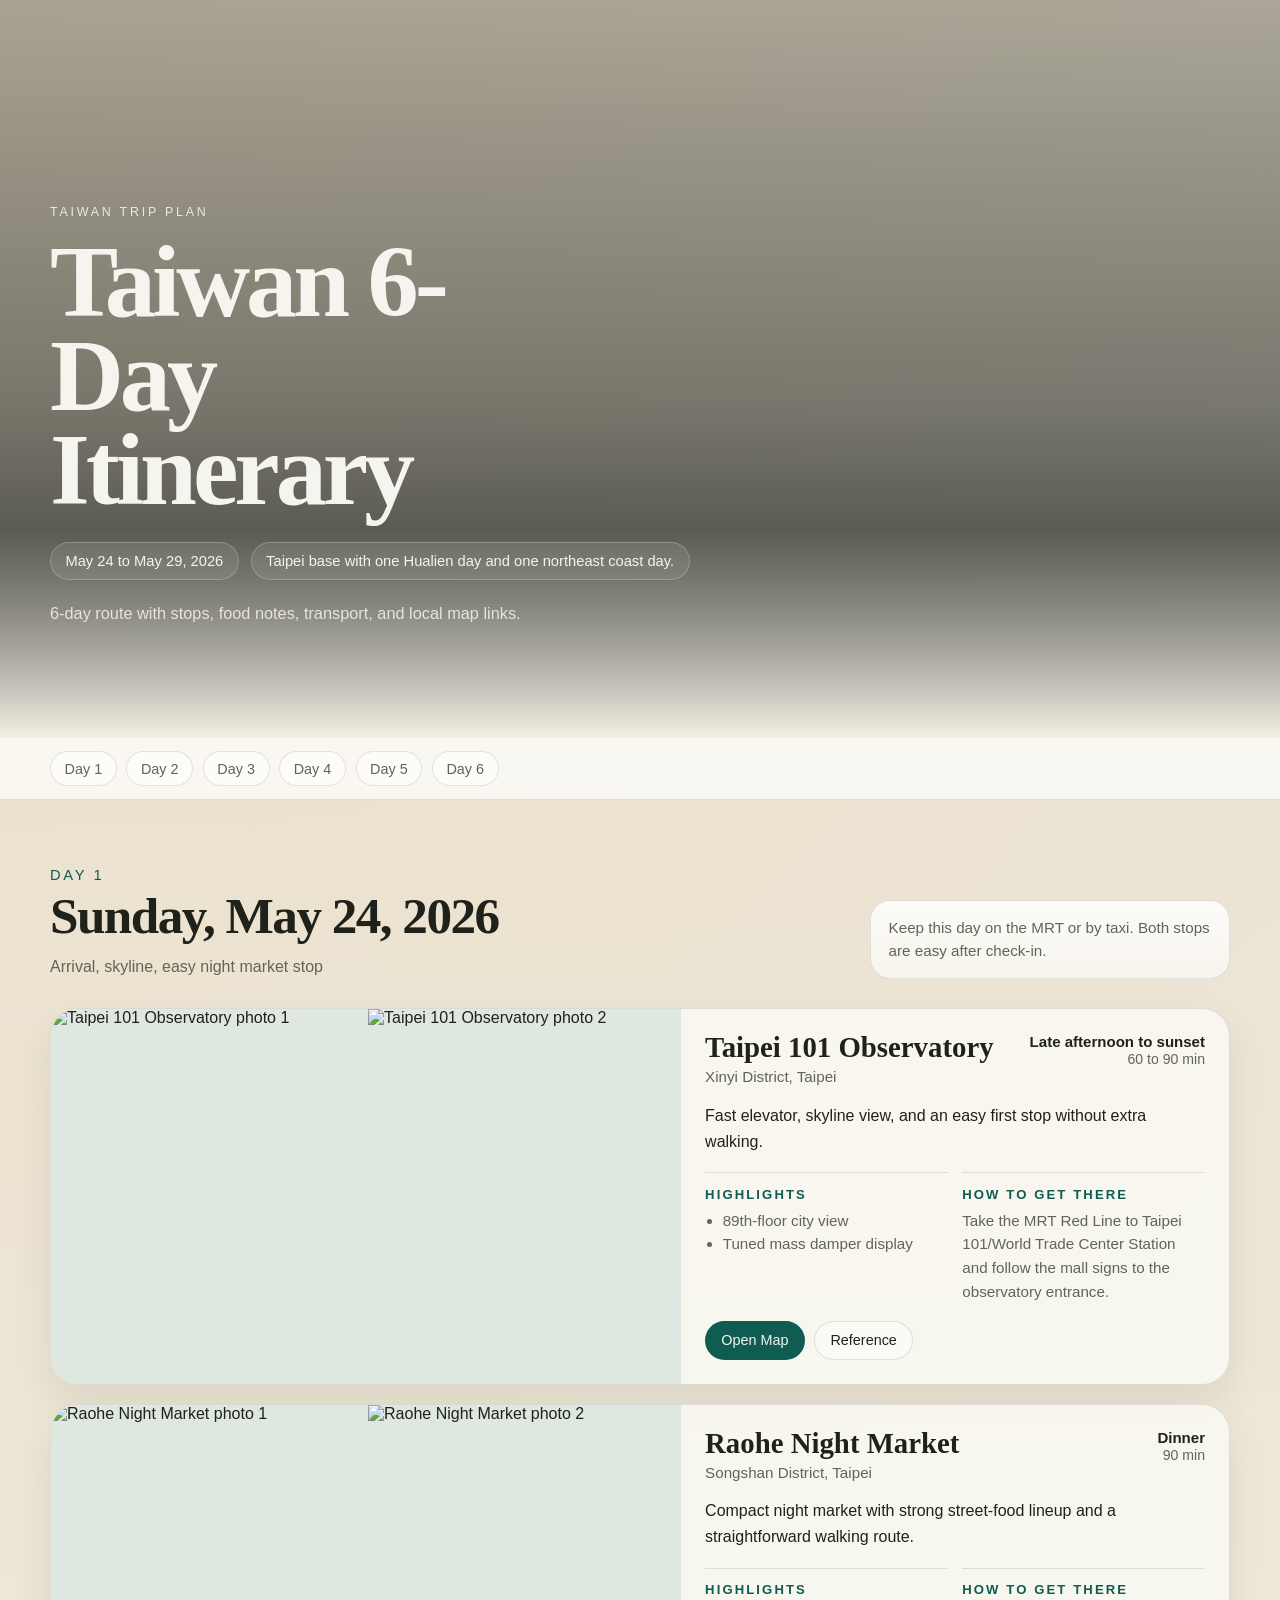
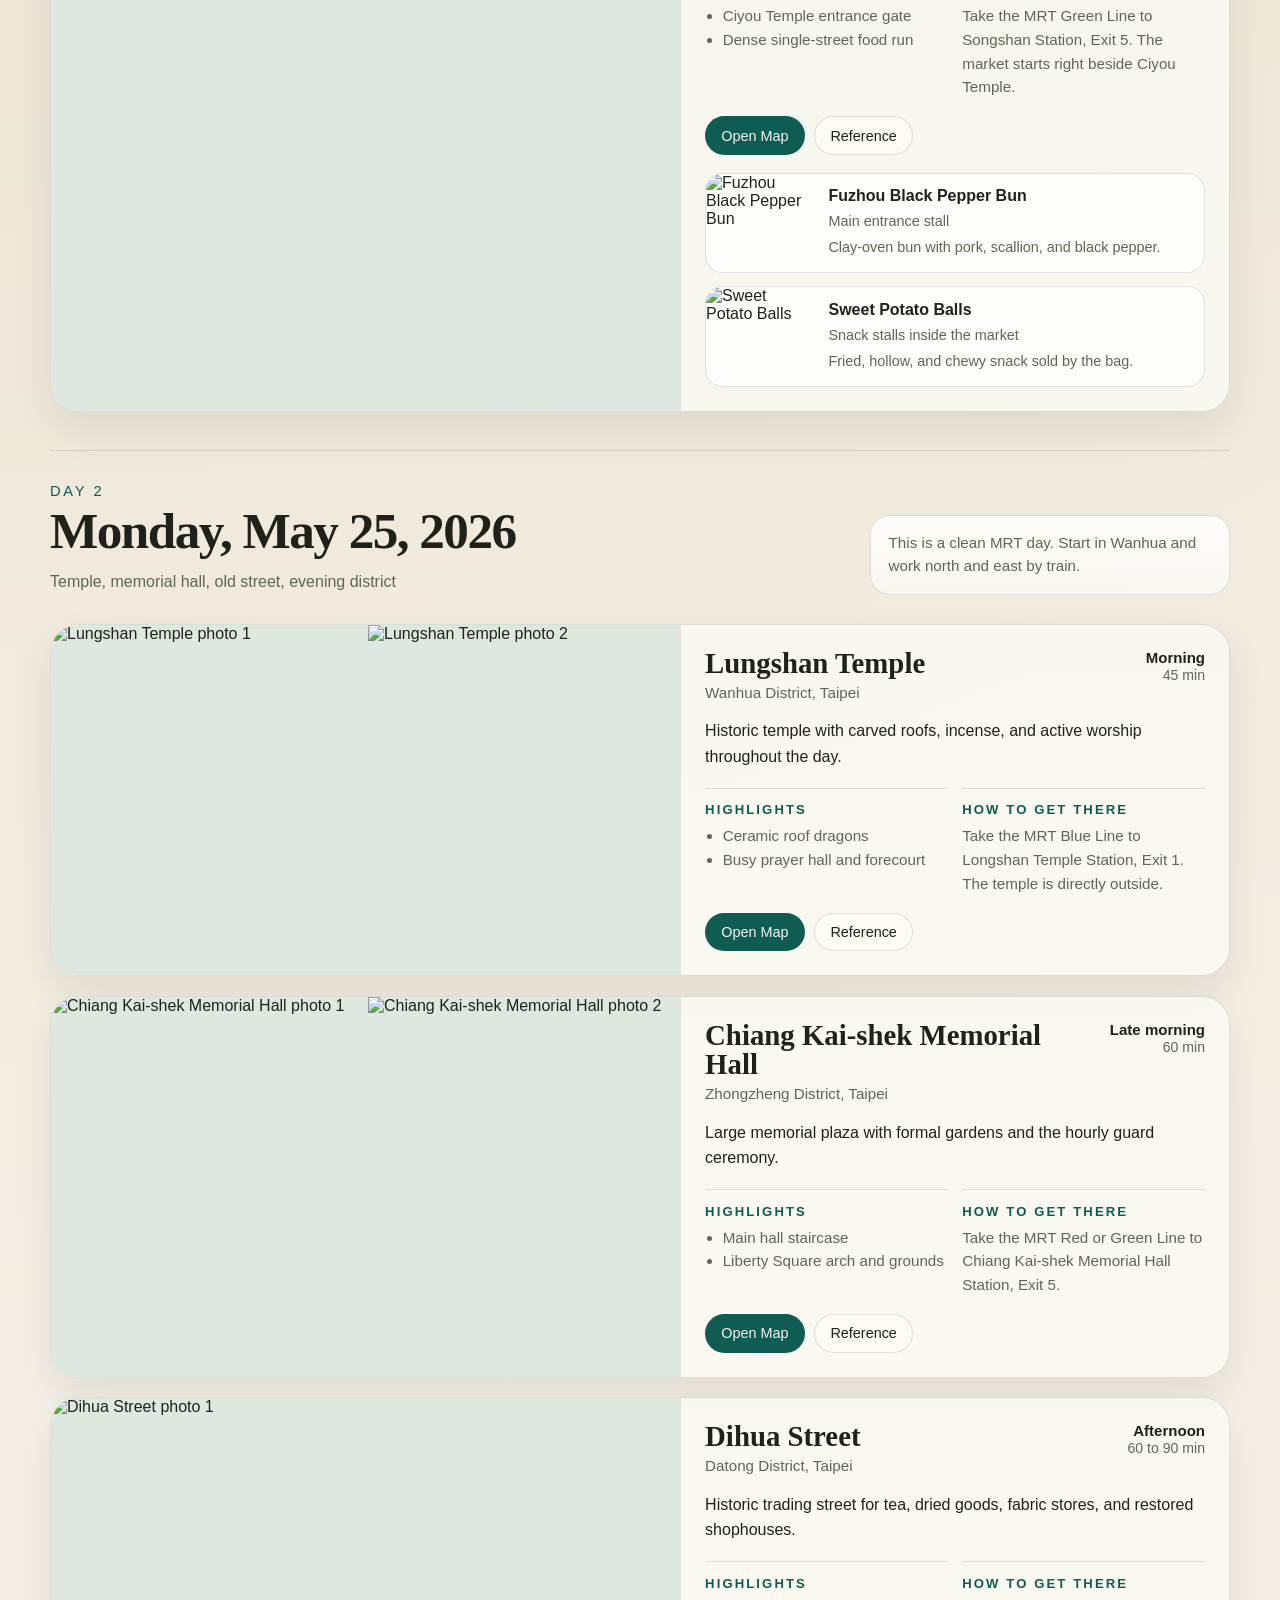
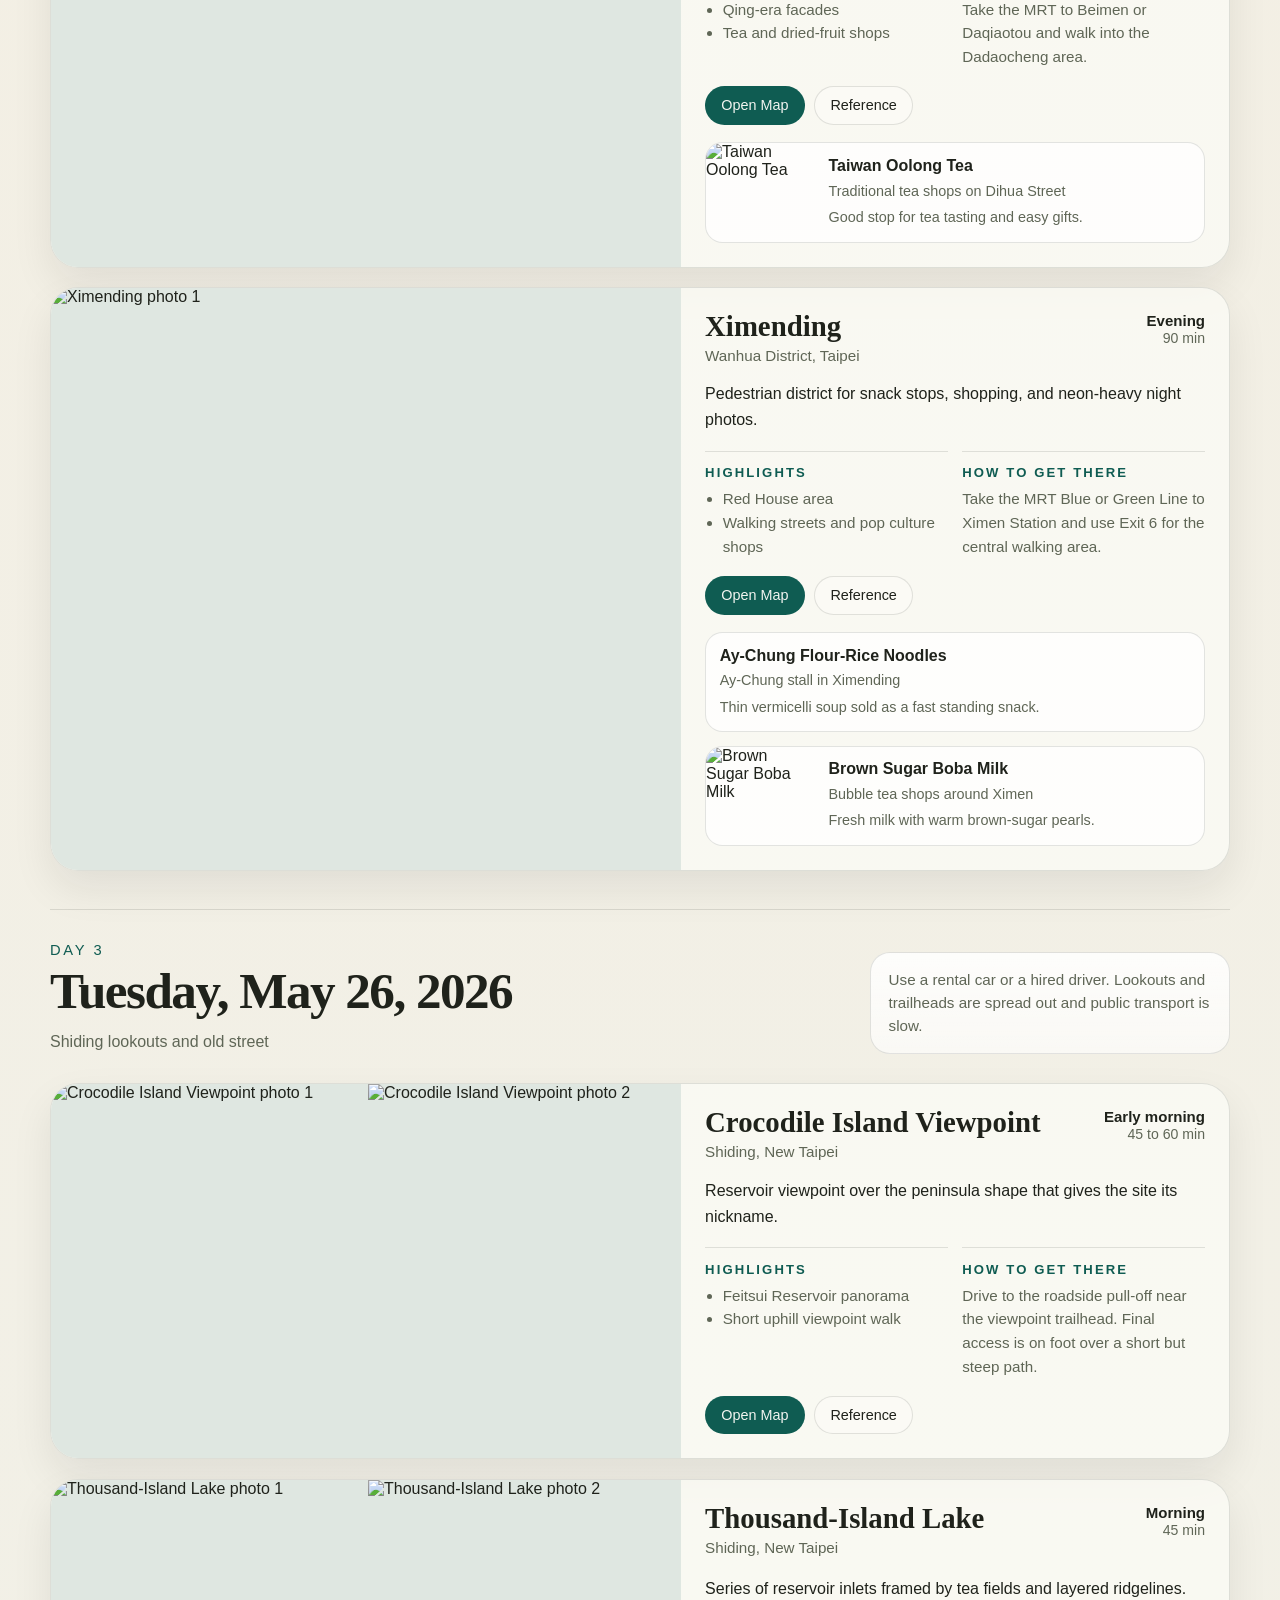
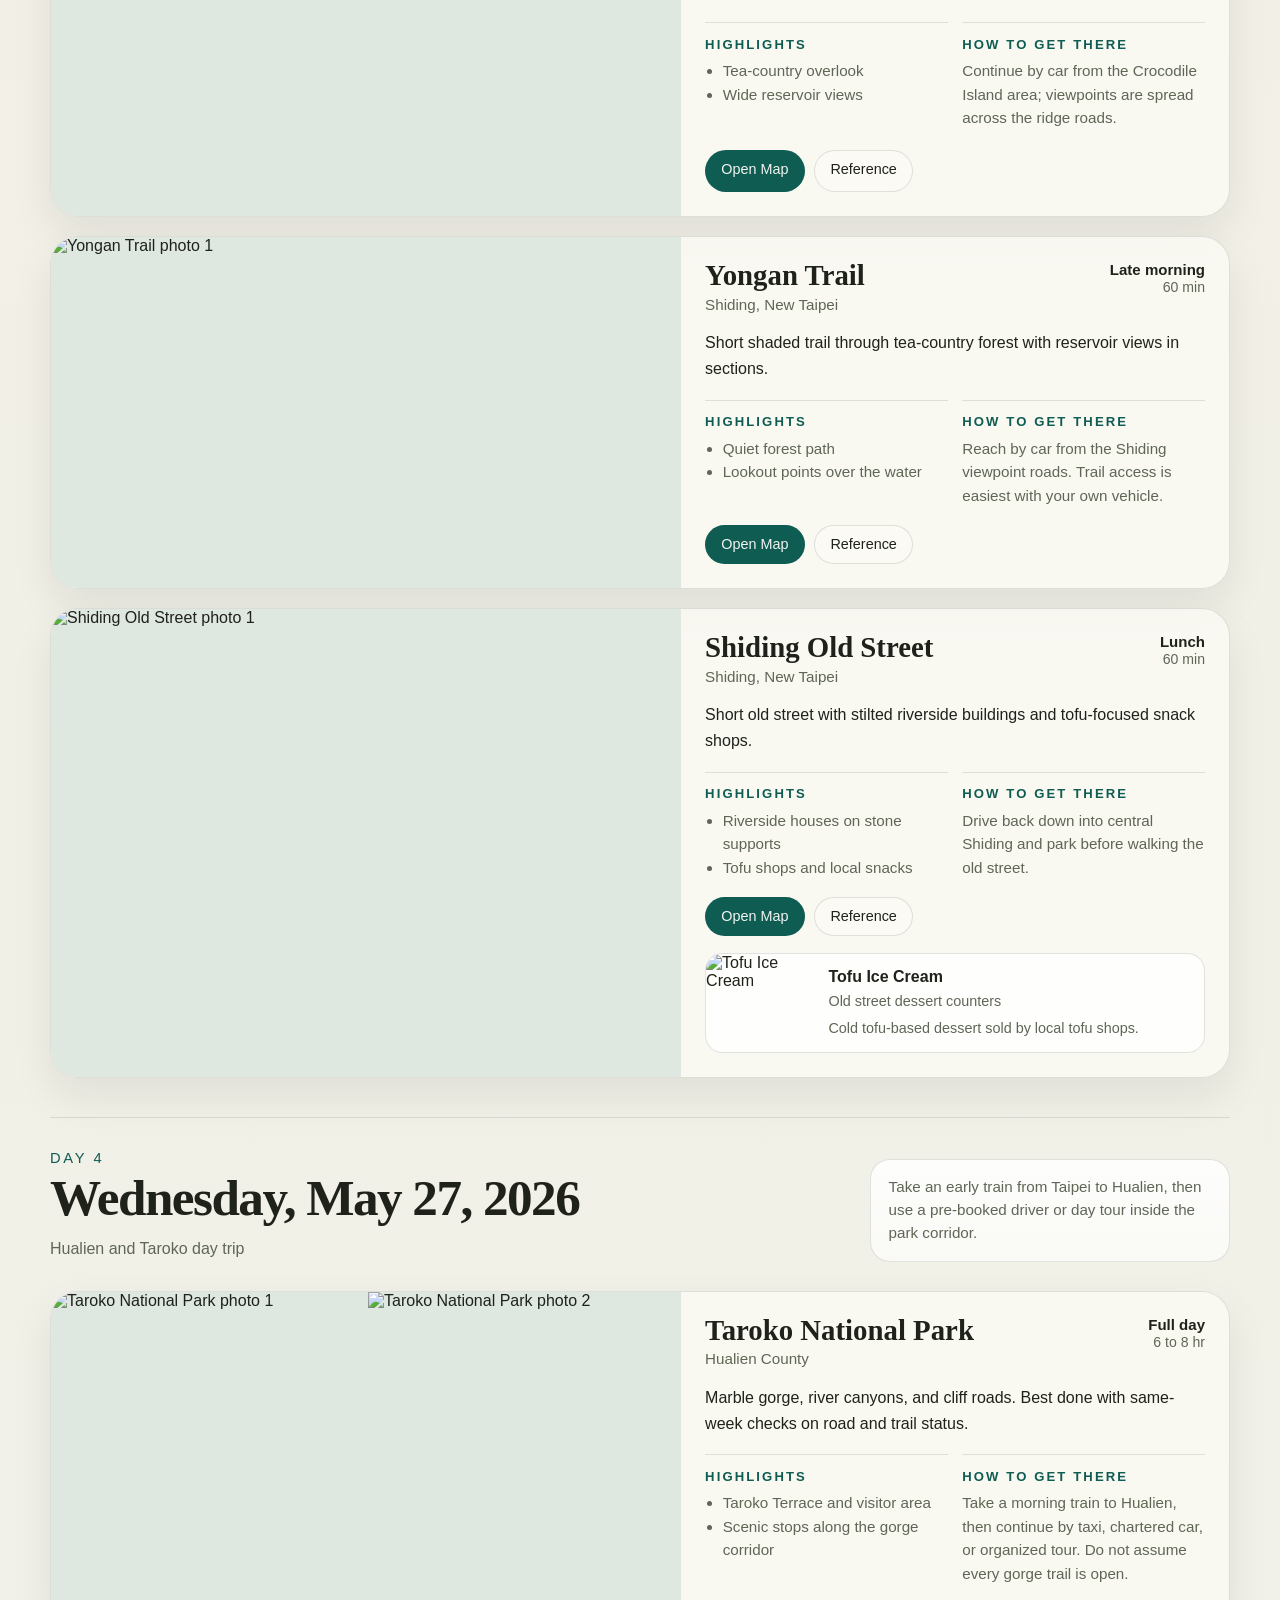
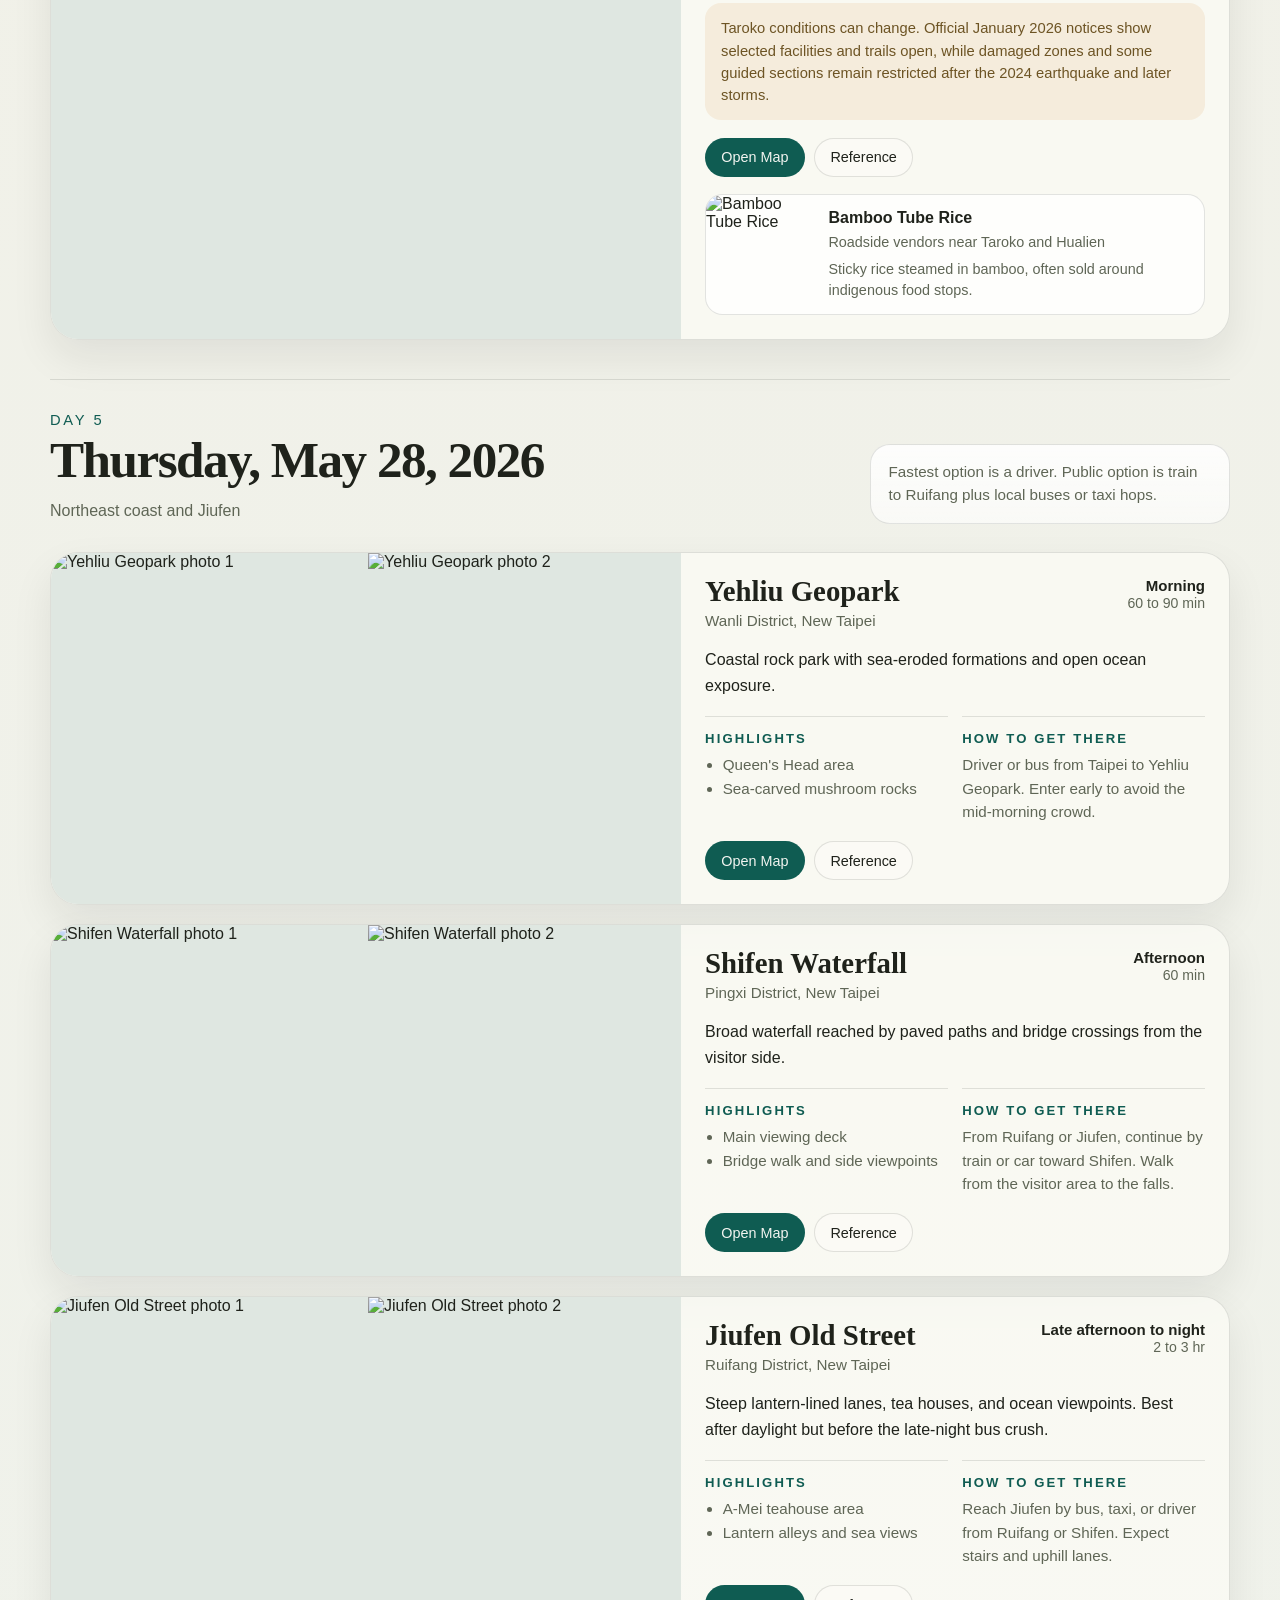
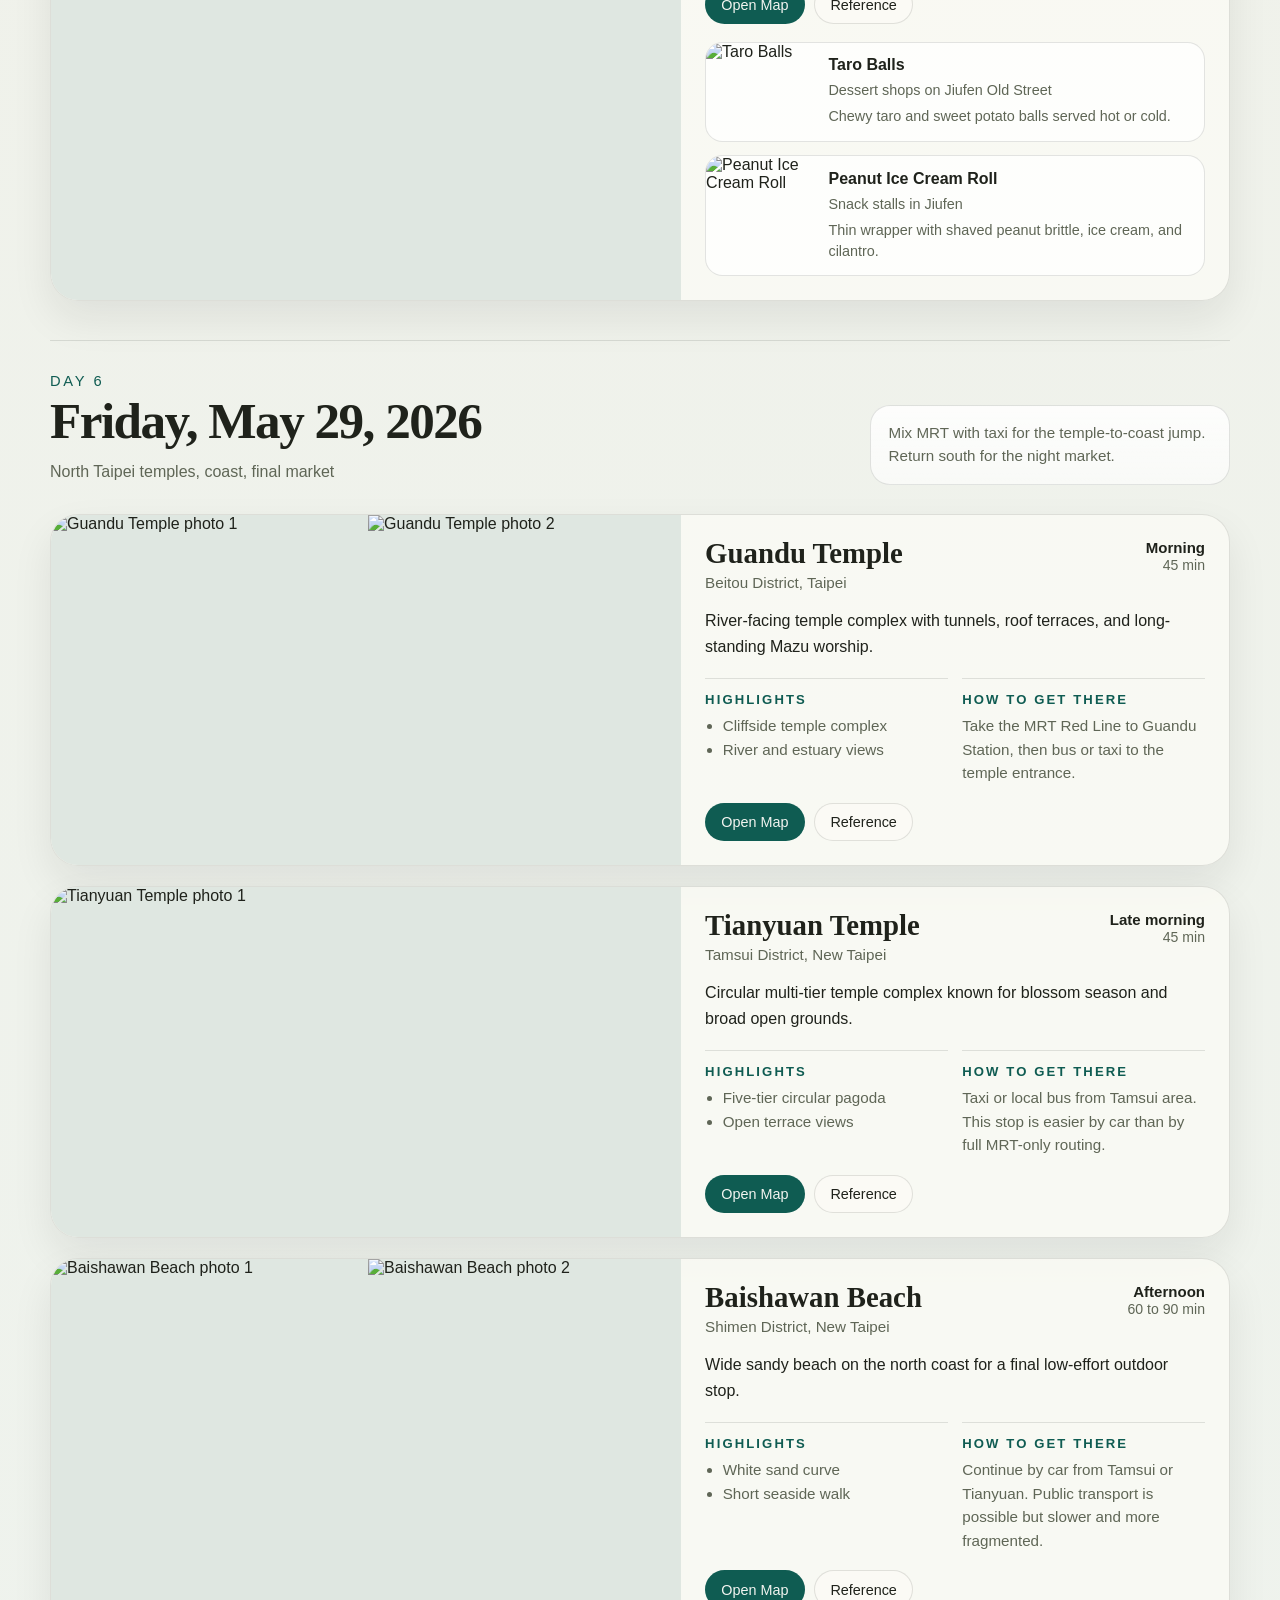
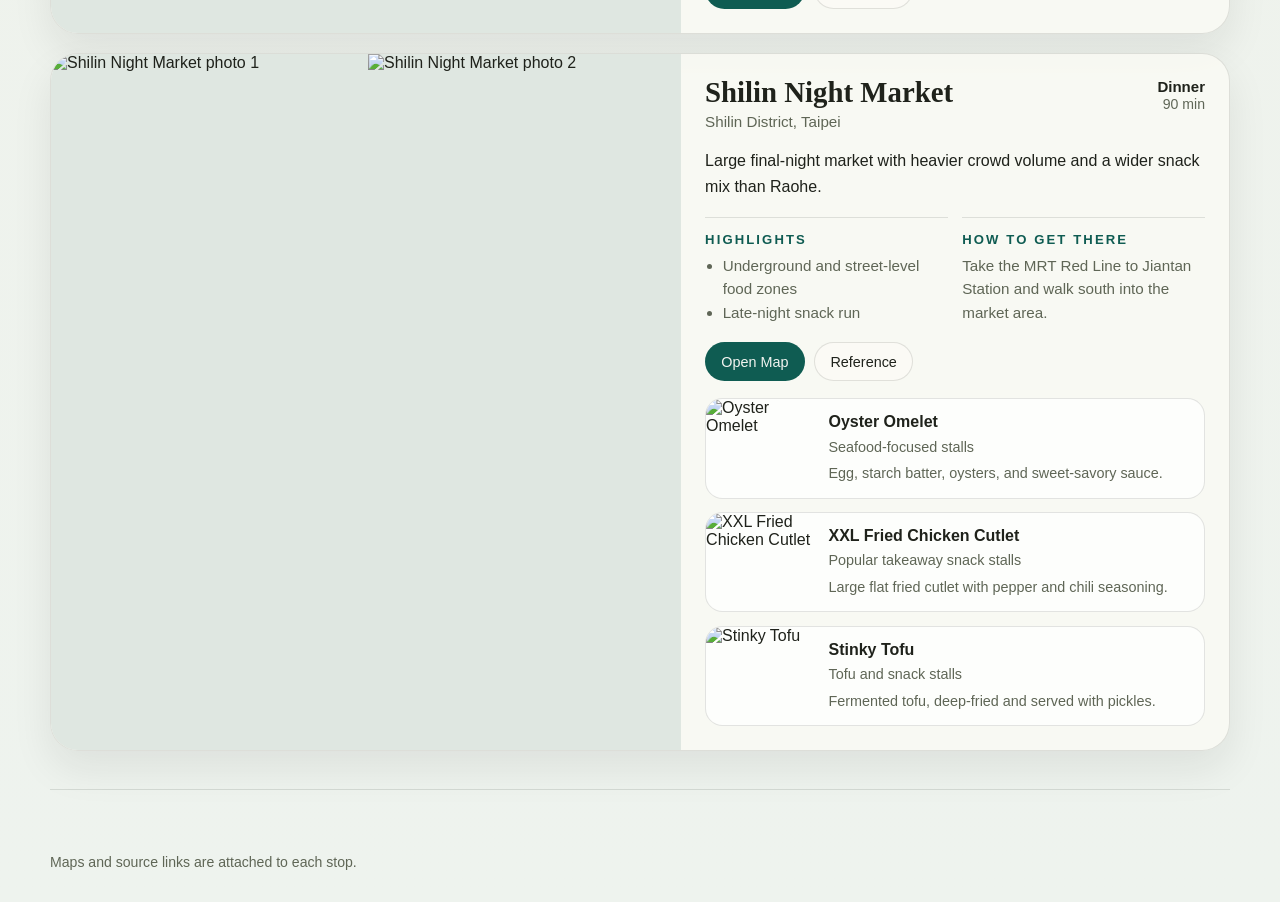
==== site/index.html @ c0eaf04f "first commit" ====
<!doctype html>
<html lang="en">
  <head>
    <meta charset="UTF-8" />
    <meta name="viewport" content="width=device-width, initial-scale=1.0" />
    <title>Taiwan 6-Day Itinerary</title>
    <link rel="stylesheet" href="./styles.css" />
  </head>
  <body>
    <div id="app"></div>
    <script type="module" src="./app.js"></script>
  </body>
  </html>
---- site/styles.css ----
:root {
  --bg: #f3efe4;
  --paper: #fbfaf5;
  --ink: #1f221b;
  --muted: #5f6656;
  --line: rgba(31, 34, 27, 0.12);
  --accent: #0f5c52;
  --accent-soft: rgba(15, 92, 82, 0.08);
  --warm: #d58d38;
  --shadow: 0 18px 40px rgba(25, 30, 24, 0.08);
  --max: 1180px;
  --sans: "Avenir Next", "Segoe UI", "Helvetica Neue", Helvetica, Arial, sans-serif;
  --serif: "Iowan Old Style", "Palatino Linotype", "Book Antiqua", Palatino, Georgia, serif;
}

* {
  box-sizing: border-box;
}

html {
  scroll-behavior: smooth;
}

body {
  margin: 0;
  background:
    radial-gradient(circle at top left, rgba(213, 141, 56, 0.1), transparent 28%),
    linear-gradient(180deg, #ebe6d8 0%, var(--bg) 28%, #eef3ee 100%);
  color: var(--ink);
  font-family: var(--sans);
}

a {
  color: inherit;
}

img {
  display: block;
  width: 100%;
}

.page {
  min-height: 100vh;
}

.hero {
  position: relative;
  min-height: 82svh;
  color: #f5f4ef;
  display: grid;
  align-items: end;
  isolation: isolate;
}

.hero::before {
  content: "";
  position: absolute;
  inset: 0;
  background:
    linear-gradient(180deg, rgba(7, 13, 11, 0.28) 0%, rgba(7, 13, 11, 0.5) 55%, rgba(7, 13, 11, 0.84) 100%),
    var(--hero-image, linear-gradient(180deg, #24403a, #0d1412));
  background-size: cover;
  background-position: center;
  z-index: -2;
}

.hero::after {
  content: "";
  position: absolute;
  inset: auto 0 0;
  height: 13rem;
  background: linear-gradient(180deg, rgba(243, 239, 228, 0) 0%, var(--bg) 100%);
  z-index: -1;
}

.hero-inner,
.content,
.footer {
  width: min(calc(100% - 2rem), var(--max));
  margin: 0 auto;
}

.hero-inner {
  padding: 4rem 0 6rem;
}

.eyebrow {
  text-transform: uppercase;
  letter-spacing: 0.22em;
  font-size: 0.78rem;
  opacity: 0.88;
}

.hero-title {
  margin: 1rem 0 0.75rem;
  max-width: 9ch;
  font-family: var(--serif);
  font-size: clamp(3.2rem, 8vw, 6.6rem);
  line-height: 0.92;
  letter-spacing: -0.04em;
}

.hero-meta {
  display: flex;
  flex-wrap: wrap;
  gap: 0.75rem;
  margin-top: 1.5rem;
}

.meta-pill {
  border: 1px solid rgba(255, 255, 255, 0.22);
  background: rgba(255, 255, 255, 0.09);
  padding: 0.65rem 0.9rem;
  border-radius: 999px;
  font-size: 0.92rem;
  backdrop-filter: blur(8px);
}

.hero-copy {
  margin-top: 1.2rem;
  max-width: 34rem;
  font-size: 1.02rem;
  line-height: 1.6;
  color: rgba(245, 244, 239, 0.84);
}

.day-nav {
  position: sticky;
  top: 0;
  z-index: 20;
  background: rgba(251, 250, 245, 0.88);
  backdrop-filter: blur(12px);
  border-bottom: 1px solid var(--line);
}

.day-nav-inner {
  width: min(calc(100% - 1.5rem), var(--max));
  margin: 0 auto;
  display: flex;
  gap: 0.6rem;
  overflow-x: auto;
  padding: 0.8rem 0;
}

.day-nav a {
  white-space: nowrap;
  text-decoration: none;
  border: 1px solid var(--line);
  background: rgba(255, 255, 255, 0.72);
  border-radius: 999px;
  padding: 0.55rem 0.85rem;
  font-size: 0.9rem;
  color: var(--muted);
}

.content {
  padding: 2.2rem 0 4rem;
}

.day {
  padding: 2rem 0 2.4rem;
  border-bottom: 1px solid var(--line);
}

.day-head {
  display: grid;
  grid-template-columns: minmax(0, 1fr) minmax(260px, 360px);
  gap: 1.5rem;
  margin-bottom: 1.8rem;
}

.day-label {
  margin: 0 0 0.4rem;
  font-size: 0.92rem;
  color: var(--accent);
  text-transform: uppercase;
  letter-spacing: 0.18em;
}

.day-title {
  margin: 0;
  font-family: var(--serif);
  font-size: clamp(2rem, 4vw, 3.3rem);
  line-height: 1;
  letter-spacing: -0.03em;
}

.day-focus {
  margin: 0.85rem 0 0;
  color: var(--muted);
  font-size: 1rem;
  line-height: 1.55;
  max-width: 48rem;
}

.transport-note {
  align-self: end;
  padding: 1rem 1.1rem;
  border: 1px solid var(--line);
  background: linear-gradient(180deg, rgba(255, 255, 255, 0.85), rgba(255, 255, 255, 0.6));
  border-radius: 1.25rem;
  color: var(--muted);
  font-size: 0.95rem;
  line-height: 1.5;
}

.place-list {
  display: grid;
  gap: 1.2rem;
}

.place {
  background: rgba(251, 250, 245, 0.82);
  border: 1px solid var(--line);
  border-radius: 1.75rem;
  box-shadow: var(--shadow);
  overflow: hidden;
}

.place-grid {
  display: grid;
  grid-template-columns: minmax(0, 1.15fr) minmax(0, 1fr);
}

.gallery {
  background: #dfe7e1;
  display: grid;
  grid-template-columns: repeat(2, minmax(0, 1fr));
  gap: 0.25rem;
  min-height: 21rem;
}

.gallery.single {
  grid-template-columns: 1fr;
}

.gallery img {
  height: 100%;
  object-fit: cover;
}

.place-body {
  padding: 1.5rem;
  display: grid;
  gap: 1.1rem;
}

.place-top {
  display: flex;
  justify-content: space-between;
  gap: 1rem;
}

.place-title-wrap h3 {
  margin: 0;
  font-family: var(--serif);
  font-size: 1.8rem;
  line-height: 1.02;
}

.place-area {
  margin-top: 0.35rem;
  color: var(--muted);
  font-size: 0.95rem;
}

.timing {
  text-align: right;
  min-width: 7.5rem;
}

.timing strong {
  display: block;
  font-size: 0.94rem;
}

.timing span {
  color: var(--muted);
  font-size: 0.88rem;
}

.place-summary {
  margin: 0;
  color: var(--ink);
  font-size: 1rem;
  line-height: 1.62;
}

.detail-grid {
  display: grid;
  grid-template-columns: repeat(2, minmax(0, 1fr));
  gap: 0.9rem;
}

.detail-block {
  border-top: 1px solid var(--line);
  padding-top: 0.85rem;
}

.detail-block h4 {
  margin: 0 0 0.45rem;
  font-size: 0.82rem;
  color: var(--accent);
  letter-spacing: 0.16em;
  text-transform: uppercase;
}

.detail-block p,
.detail-block ul {
  margin: 0;
  color: var(--muted);
  font-size: 0.95rem;
  line-height: 1.55;
}

.detail-block ul {
  padding-left: 1.1rem;
}

.links {
  display: flex;
  flex-wrap: wrap;
  gap: 0.6rem;
}

.button-link {
  text-decoration: none;
  border: 1px solid var(--line);
  background: var(--paper);
  border-radius: 999px;
  padding: 0.65rem 0.95rem;
  font-size: 0.9rem;
}

.button-link.primary {
  background: var(--accent);
  color: #f2f4f0;
  border-color: transparent;
}

.access-note {
  padding: 0.9rem 1rem;
  border-radius: 1rem;
  background: rgba(213, 141, 56, 0.12);
  color: #6d5424;
  font-size: 0.92rem;
  line-height: 1.5;
}

.foods {
  display: grid;
  gap: 0.85rem;
}

.food-card {
  display: grid;
  grid-template-columns: 108px minmax(0, 1fr);
  gap: 0.9rem;
  align-items: start;
  border: 1px solid var(--line);
  border-radius: 1.1rem;
  background: rgba(255, 255, 255, 0.74);
  overflow: hidden;
}

.food-card.no-image {
  grid-template-columns: 1fr;
}

.food-card img {
  height: 100%;
  object-fit: cover;
}

.food-body {
  padding: 0.85rem 0.85rem 0.85rem 0;
}

.food-card.no-image .food-body {
  padding: 0.85rem;
}

.food-title {
  margin: 0;
  font-size: 1rem;
}

.food-meta,
.food-description {
  margin: 0.35rem 0 0;
  color: var(--muted);
  font-size: 0.9rem;
  line-height: 1.45;
}

.footer {
  padding: 0 0 2rem;
  color: var(--muted);
  font-size: 0.88rem;
}

.fade-up {
  opacity: 0;
  transform: translateY(24px);
  transition: opacity 0.6s ease, transform 0.6s ease;
}

.fade-up.is-visible {
  opacity: 1;
  transform: translateY(0);
}

@media (max-width: 980px) {
  .day-head,
  .place-grid {
    grid-template-columns: 1fr;
  }

  .transport-note {
    max-width: 40rem;
  }

  .gallery {
    min-height: 15rem;
  }
}

@media (max-width: 720px) {
  .hero {
    min-height: 74svh;
  }

  .hero-inner {
    padding-bottom: 5rem;
  }

  .detail-grid {
    grid-template-columns: 1fr;
  }

  .place-top {
    flex-direction: column;
  }

  .timing {
    text-align: left;
  }

  .food-card {
    grid-template-columns: 1fr;
  }

  .food-body {
    padding: 0 0.85rem 0.85rem;
  }
}
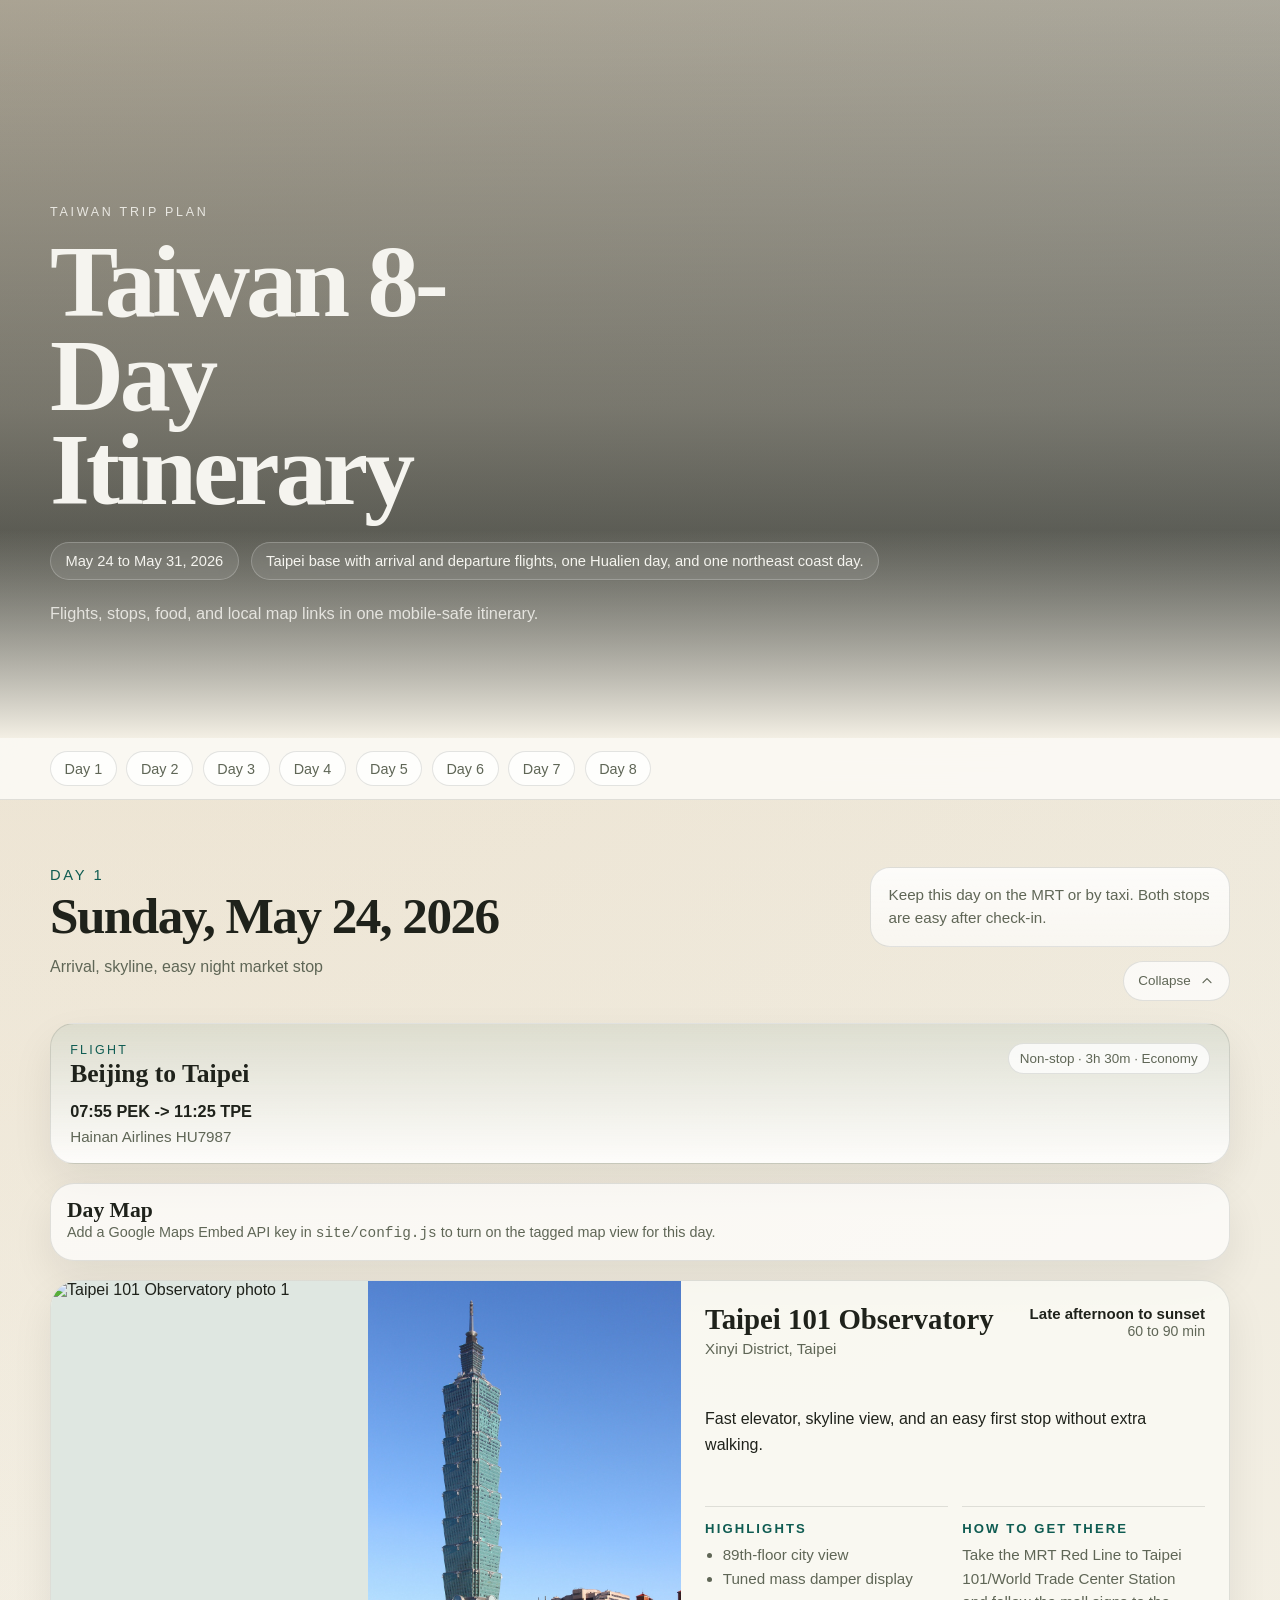
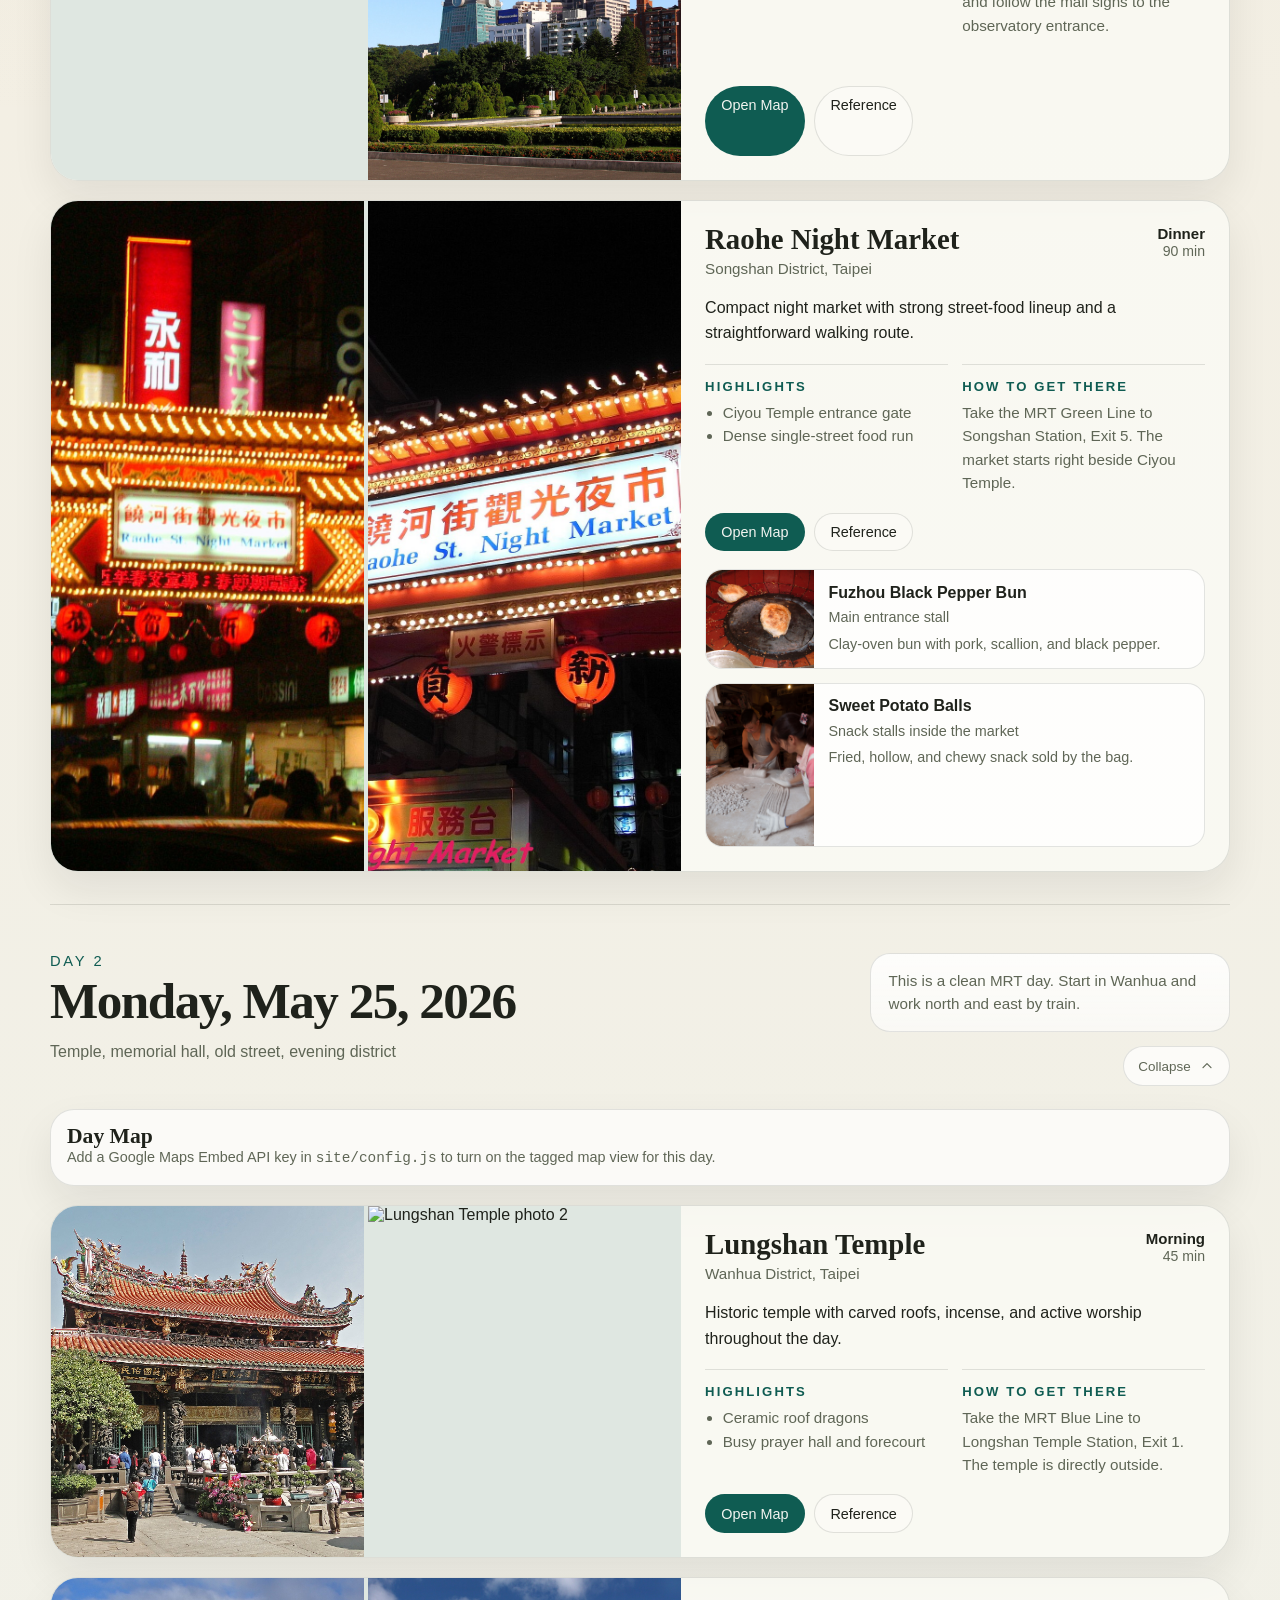
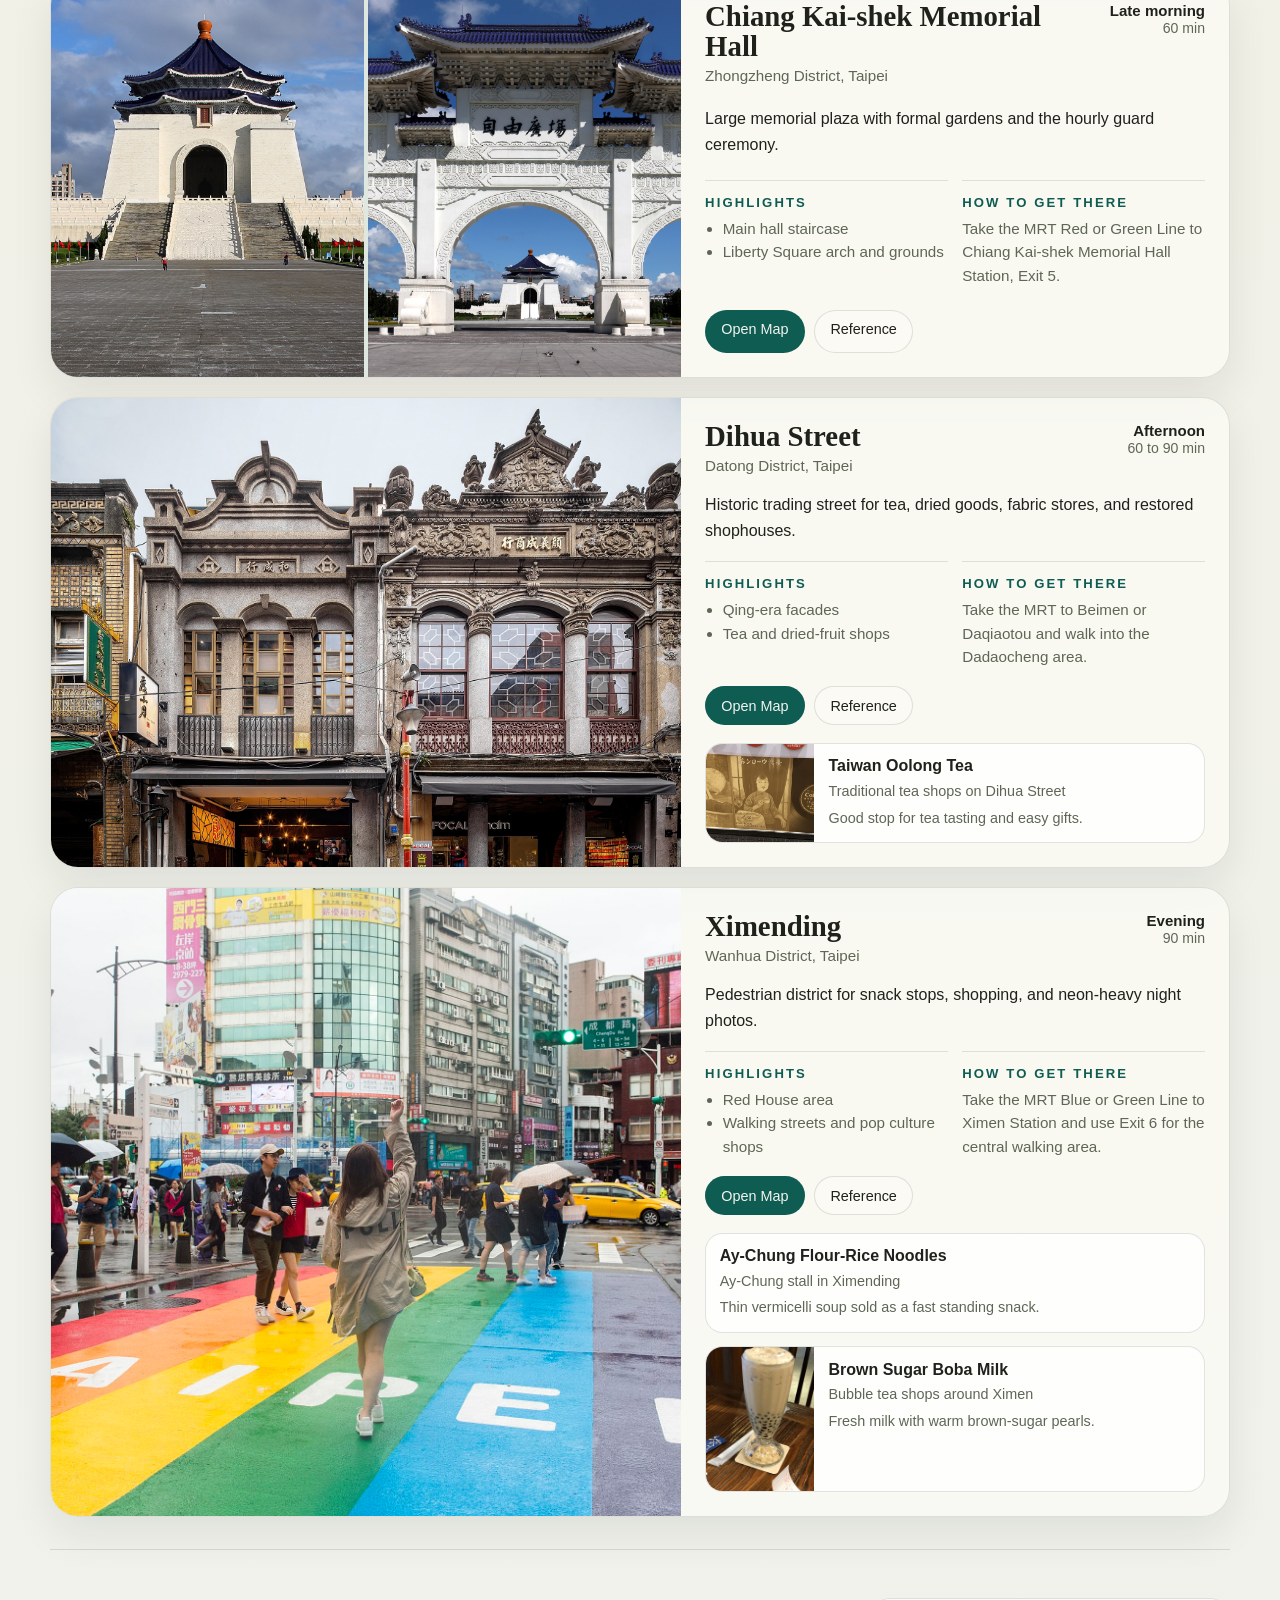
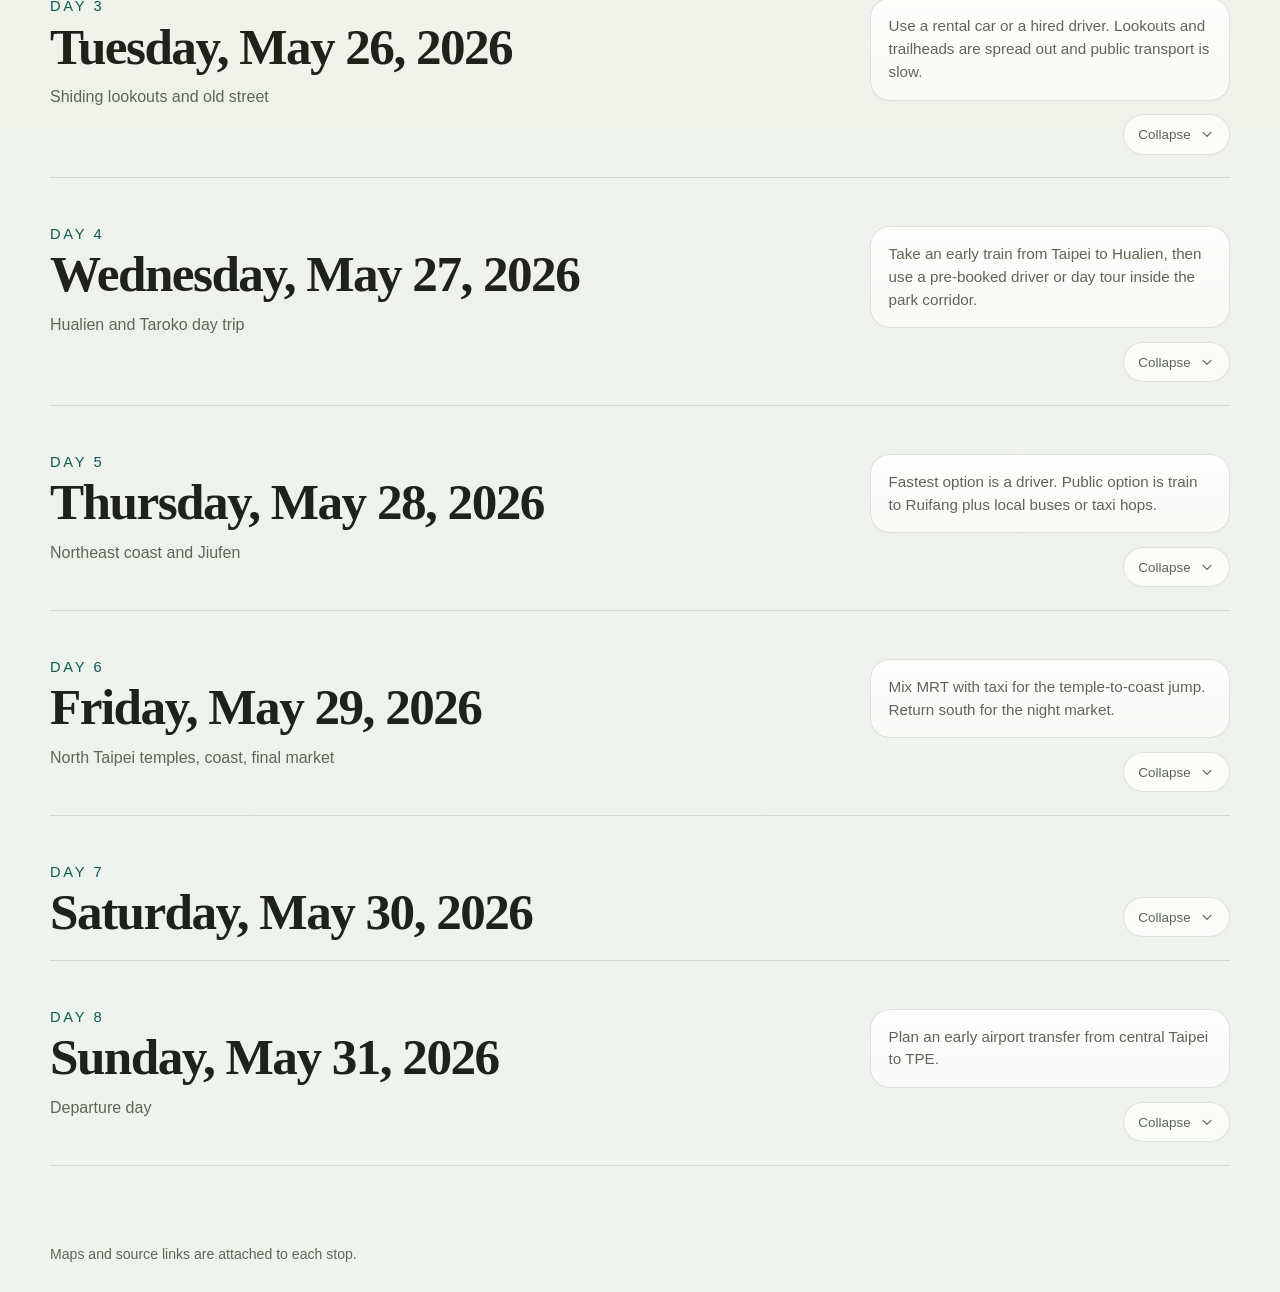
==== commit 54e90e2a: "add google maps embed support" ====
--- a/site/index.html
+++ b/site/index.html
@@ -8,6 +8,7 @@
   </head>
   <body>
     <div id="app"></div>
+    <script src="./config.js"></script>
     <script type="module" src="./app.js"></script>
   </body>
   </html>
--- a/site/styles.css
+++ b/site/styles.css
@@ -128,7 +128,7 @@
   position: sticky;
   top: 0;
   z-index: 20;
-  background: rgba(251, 250, 245, 0.88);
+  background: rgba(251, 250, 245, 0.9);
   backdrop-filter: blur(12px);
   border-bottom: 1px solid var(--line);
 }
@@ -140,6 +140,11 @@
   gap: 0.6rem;
   overflow-x: auto;
   padding: 0.8rem 0;
+  scrollbar-width: none;
+}
+
+.day-nav-inner::-webkit-scrollbar {
+  display: none;
 }
 
 .day-nav a {
@@ -158,15 +163,57 @@
 }
 
 .day {
-  padding: 2rem 0 2.4rem;
+  margin: 0 0 1rem;
   border-bottom: 1px solid var(--line);
+}
+
+.day-summary {
+  list-style: none;
+  cursor: pointer;
+}
+
+.day-summary::-webkit-details-marker {
+  display: none;
 }
 
 .day-head {
   display: grid;
   grid-template-columns: minmax(0, 1fr) minmax(260px, 360px);
   gap: 1.5rem;
-  margin-bottom: 1.8rem;
+  padding: 2rem 0 1.4rem;
+}
+
+.day-head.compact {
+  align-items: end;
+}
+
+.day-summary-meta {
+  display: grid;
+  gap: 0.85rem;
+  align-self: end;
+}
+
+.day-toggle {
+  justify-self: end;
+  display: inline-flex;
+  align-items: center;
+  gap: 0.5rem;
+  border: 1px solid var(--line);
+  background: rgba(255, 255, 255, 0.72);
+  border-radius: 999px;
+  padding: 0.7rem 0.9rem;
+  color: var(--muted);
+  font-size: 0.84rem;
+}
+
+.day-toggle svg {
+  width: 1rem;
+  height: 1rem;
+  transition: transform 0.2s ease;
+}
+
+.day[open] .day-toggle svg {
+  transform: rotate(180deg);
 }
 
 .day-label {
@@ -204,6 +251,120 @@
   line-height: 1.5;
 }
 
+.day-panel {
+  display: grid;
+  gap: 1.2rem;
+  padding: 0 0 2rem;
+}
+
+.flight-list {
+  display: grid;
+  gap: 1rem;
+}
+
+.map-card {
+  border: 1px solid var(--line);
+  border-radius: 1.5rem;
+  padding: 1rem;
+  background: rgba(251, 250, 245, 0.86);
+  box-shadow: var(--shadow);
+}
+
+.map-card-empty {
+  background: rgba(255, 255, 255, 0.68);
+}
+
+.map-head {
+  display: flex;
+  justify-content: space-between;
+  gap: 1rem;
+  align-items: end;
+  margin-bottom: 0.85rem;
+}
+
+.map-title {
+  margin: 0;
+  font-family: var(--serif);
+  font-size: 1.35rem;
+  line-height: 1;
+}
+
+.map-note {
+  margin: 0;
+  color: var(--muted);
+  font-size: 0.9rem;
+  line-height: 1.45;
+}
+
+.map-frame-wrap {
+  overflow: hidden;
+  border-radius: 1.1rem;
+  border: 1px solid var(--line);
+  background: #dfe7e1;
+}
+
+.map-frame {
+  width: 100%;
+  height: 360px;
+  border: 0;
+}
+
+.flight-card {
+  border: 1px solid var(--line);
+  border-radius: 1.5rem;
+  padding: 1.15rem 1.2rem;
+  background: linear-gradient(180deg, rgba(15, 92, 82, 0.08), rgba(255, 255, 255, 0.86));
+  box-shadow: var(--shadow);
+}
+
+.flight-top {
+  display: flex;
+  justify-content: space-between;
+  gap: 1rem;
+  align-items: start;
+}
+
+.flight-label {
+  margin: 0 0 0.25rem;
+  font-size: 0.78rem;
+  letter-spacing: 0.18em;
+  text-transform: uppercase;
+  color: var(--accent);
+}
+
+.flight-route {
+  margin: 0;
+  font-family: var(--serif);
+  font-size: 1.6rem;
+  line-height: 1;
+}
+
+.flight-badge {
+  padding: 0.45rem 0.7rem;
+  border-radius: 999px;
+  background: rgba(255, 255, 255, 0.78);
+  border: 1px solid var(--line);
+  font-size: 0.84rem;
+  color: var(--muted);
+  white-space: nowrap;
+}
+
+.flight-main {
+  margin-top: 1rem;
+  display: grid;
+  gap: 0.4rem;
+}
+
+.flight-times {
+  font-size: 1.02rem;
+  font-weight: 600;
+}
+
+.flight-carrier {
+  color: var(--muted);
+  font-size: 0.95rem;
+}
+
 .place-list {
   display: grid;
   gap: 1.2rem;
@@ -222,11 +383,15 @@
   grid-template-columns: minmax(0, 1.15fr) minmax(0, 1fr);
 }
 
-.gallery {
+.gallery,
+.celebration-grid {
   background: #dfe7e1;
   display: grid;
   grid-template-columns: repeat(2, minmax(0, 1fr));
   gap: 0.25rem;
+}
+
+.gallery {
   min-height: 21rem;
 }
 
@@ -234,9 +399,21 @@
   grid-template-columns: 1fr;
 }
 
-.gallery img {
+.gallery img,
+.celebration-grid img {
   height: 100%;
   object-fit: cover;
+}
+
+.celebration-grid {
+  border: 1px solid var(--line);
+  border-radius: 1.75rem;
+  overflow: hidden;
+  box-shadow: var(--shadow);
+}
+
+.celebration-grid img {
+  min-height: 17rem;
 }
 
 .place-body {
@@ -416,12 +593,20 @@
     grid-template-columns: 1fr;
   }
 
-  .transport-note {
-    max-width: 40rem;
+  .day-summary-meta {
+    justify-items: start;
+  }
+
+  .day-toggle {
+    justify-self: start;
   }
 
   .gallery {
     min-height: 15rem;
+  }
+
+  .celebration-grid img {
+    min-height: 14rem;
   }
 }
 
@@ -434,18 +619,37 @@
     padding-bottom: 5rem;
   }
 
-  .detail-grid {
+  .content {
+    padding-top: 1.5rem;
+  }
+
+  .day-head {
+    padding-top: 1.4rem;
+  }
+
+  .detail-grid,
+  .celebration-grid {
     grid-template-columns: 1fr;
   }
 
-  .place-top {
+  .place-top,
+  .flight-top,
+  .map-head {
     flex-direction: column;
+  }
+
+  .map-frame {
+    height: 300px;
   }
 
   .timing {
     text-align: left;
   }
 
+  .flight-badge {
+    white-space: normal;
+  }
+
   .food-card {
     grid-template-columns: 1fr;
   }
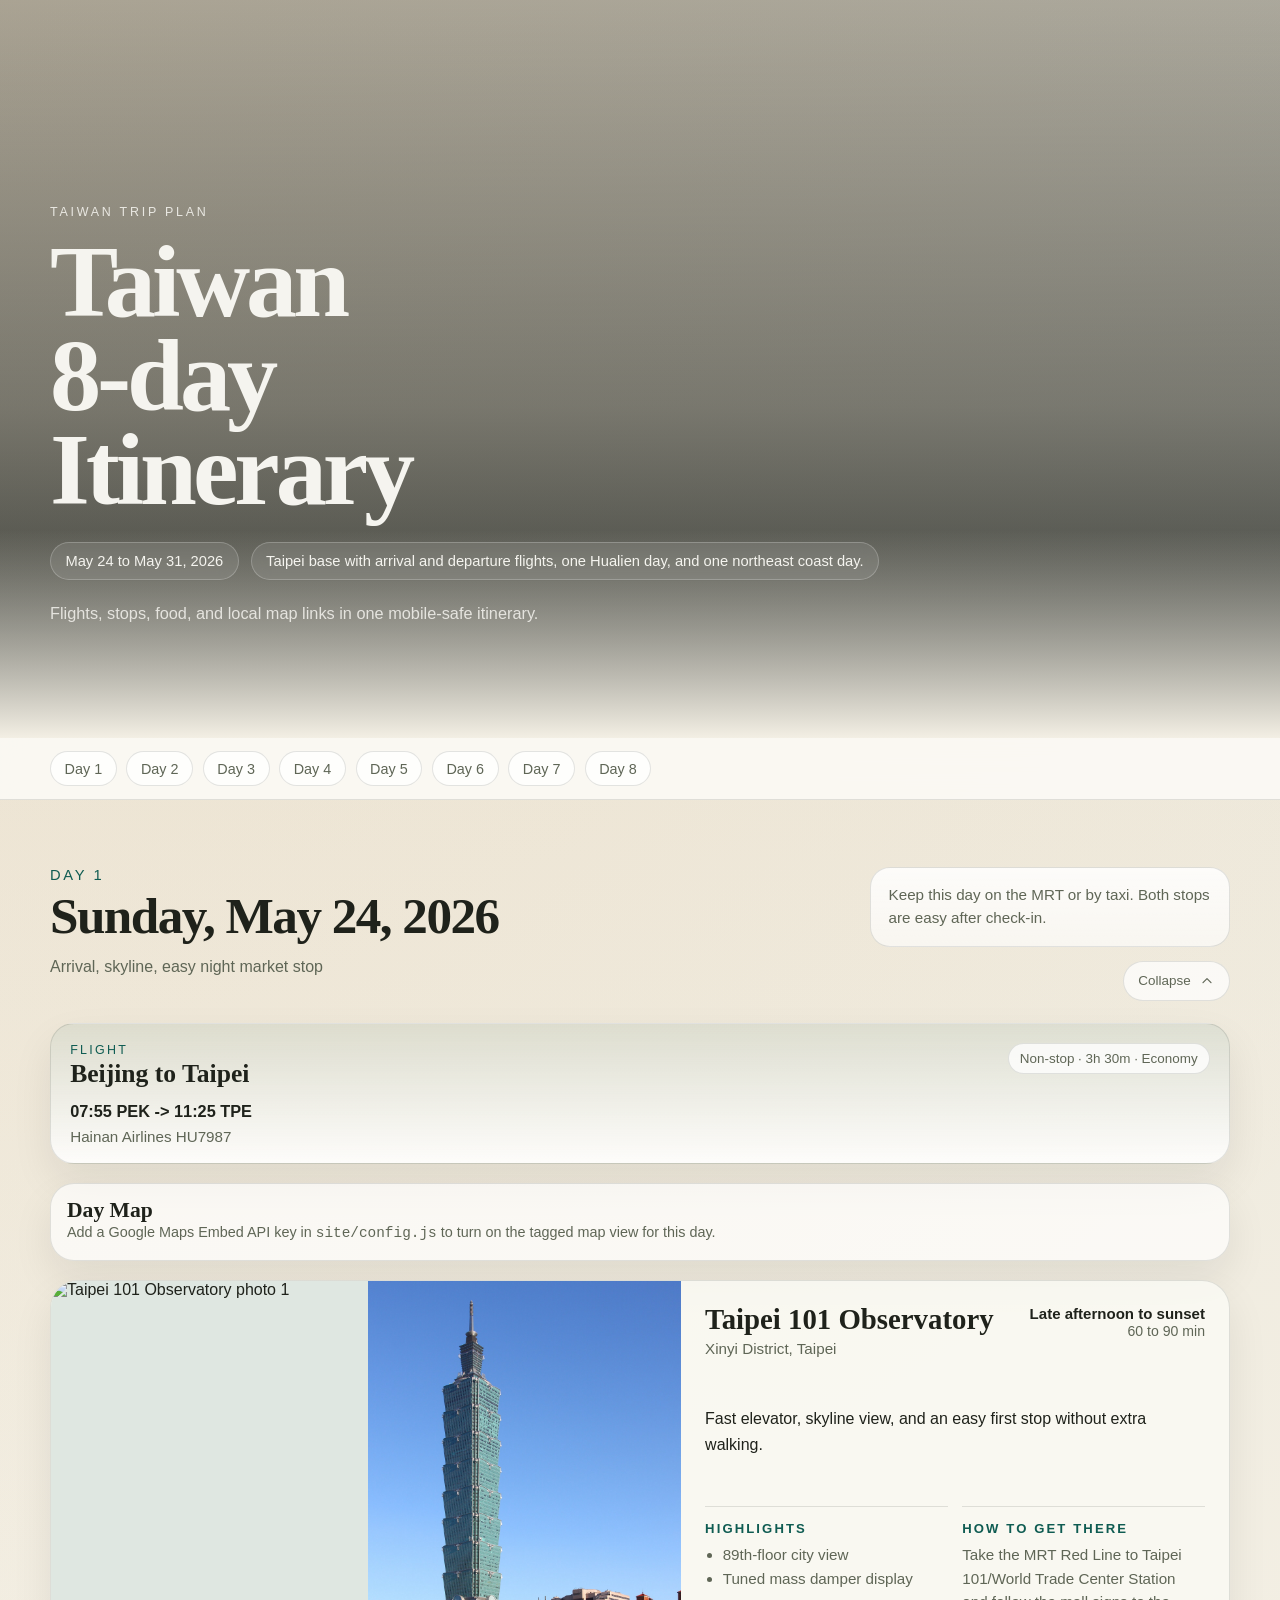
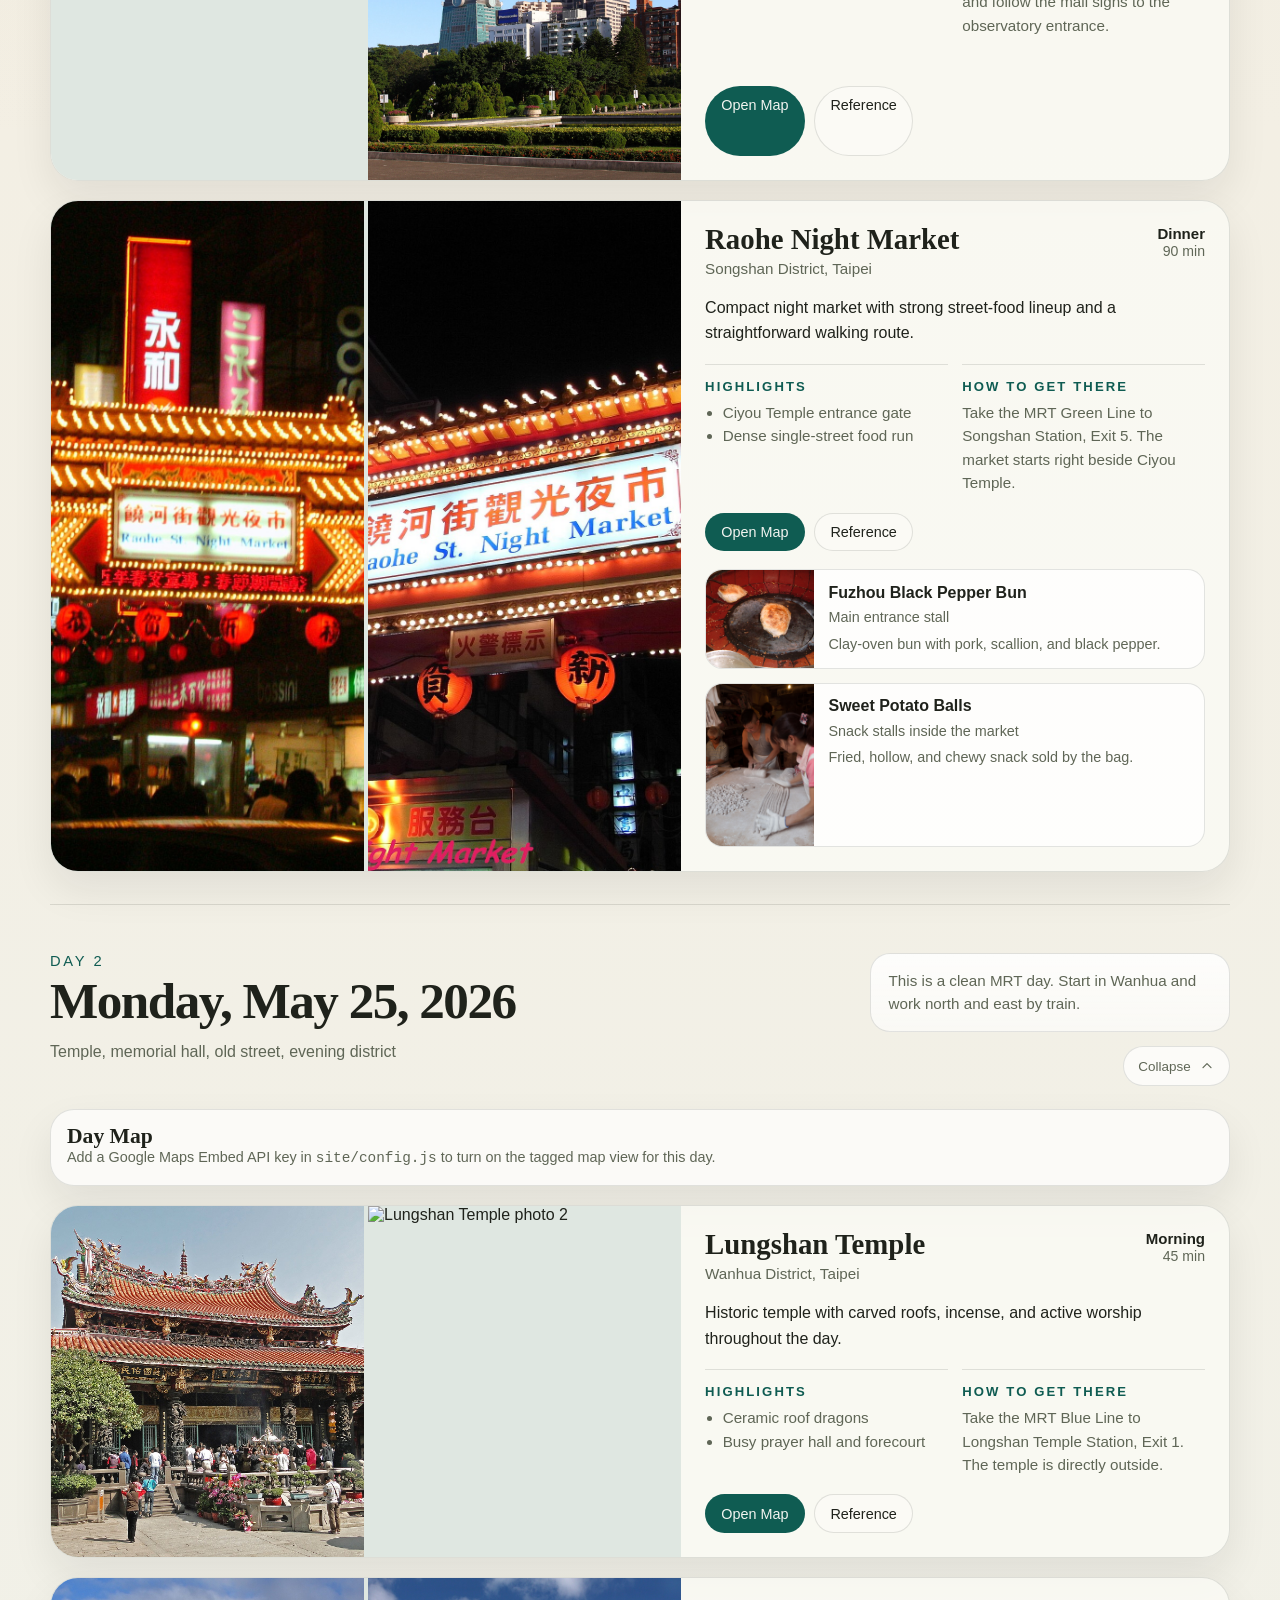
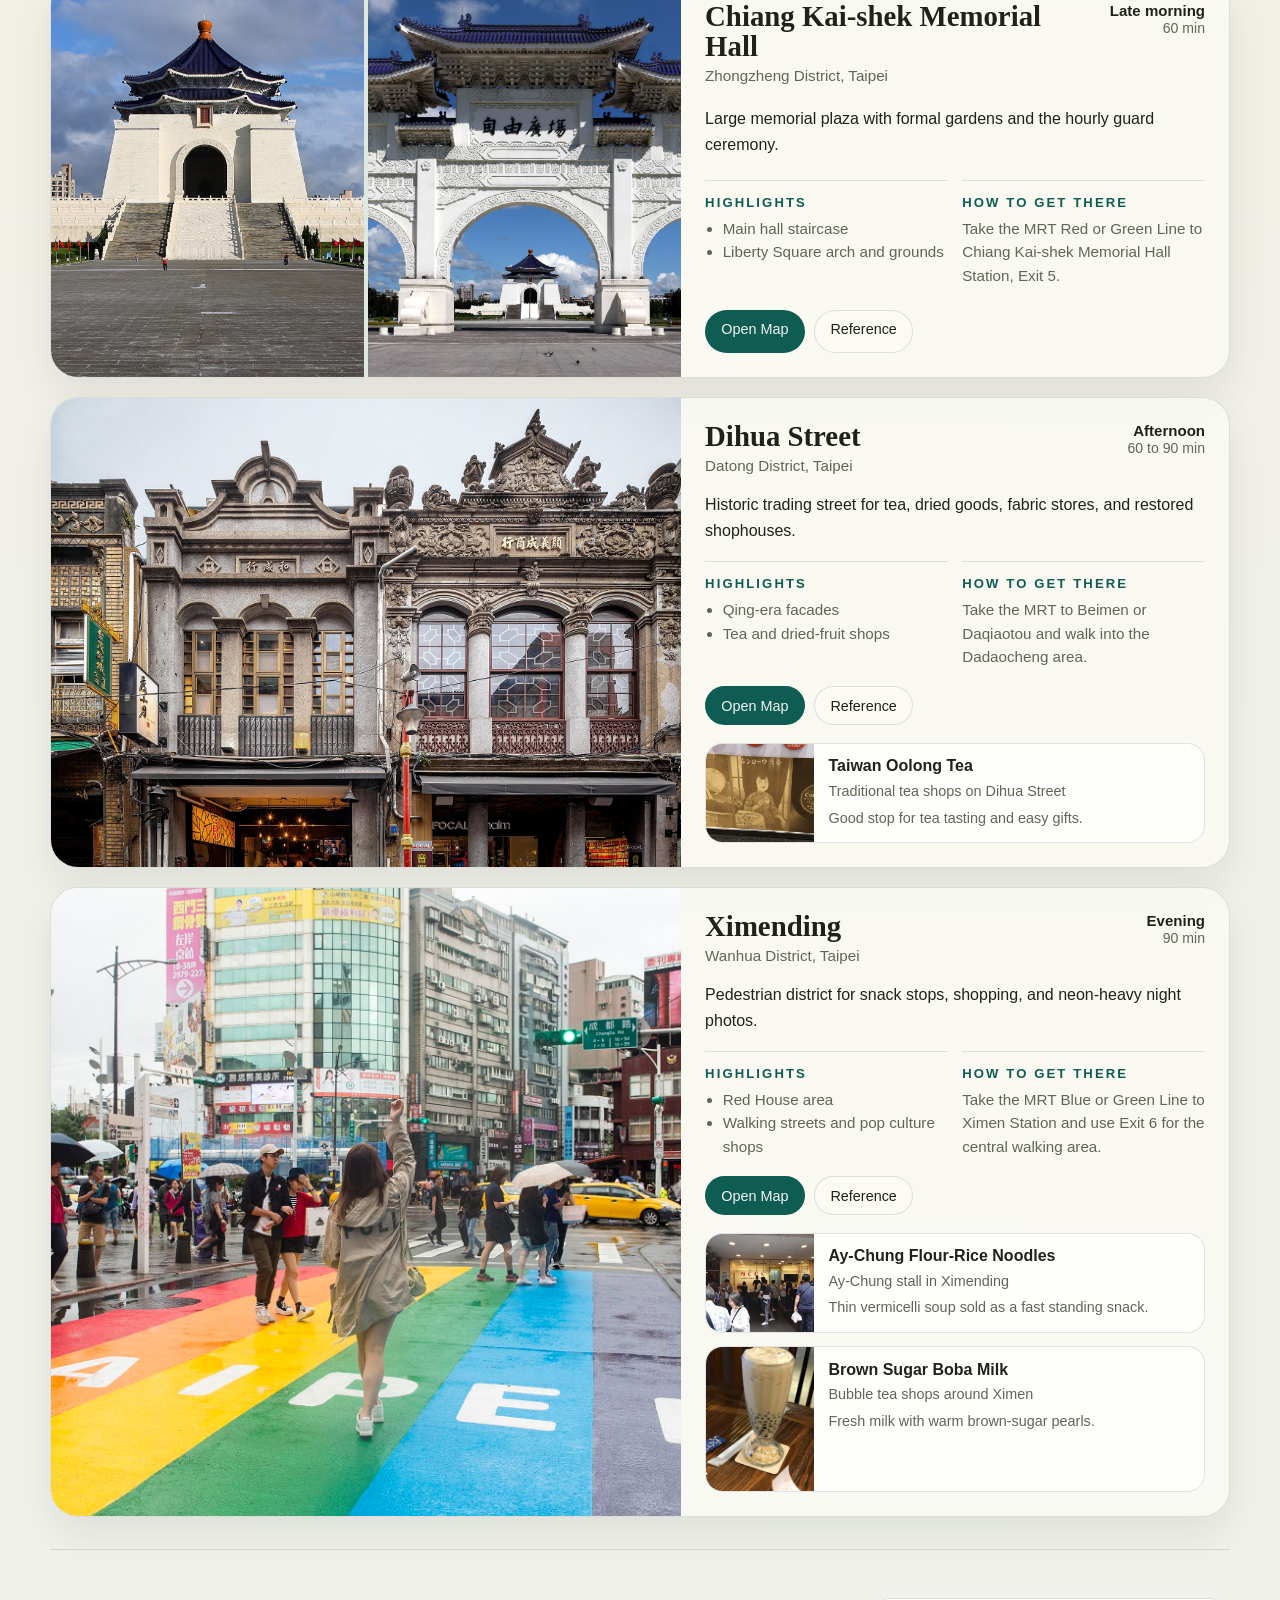
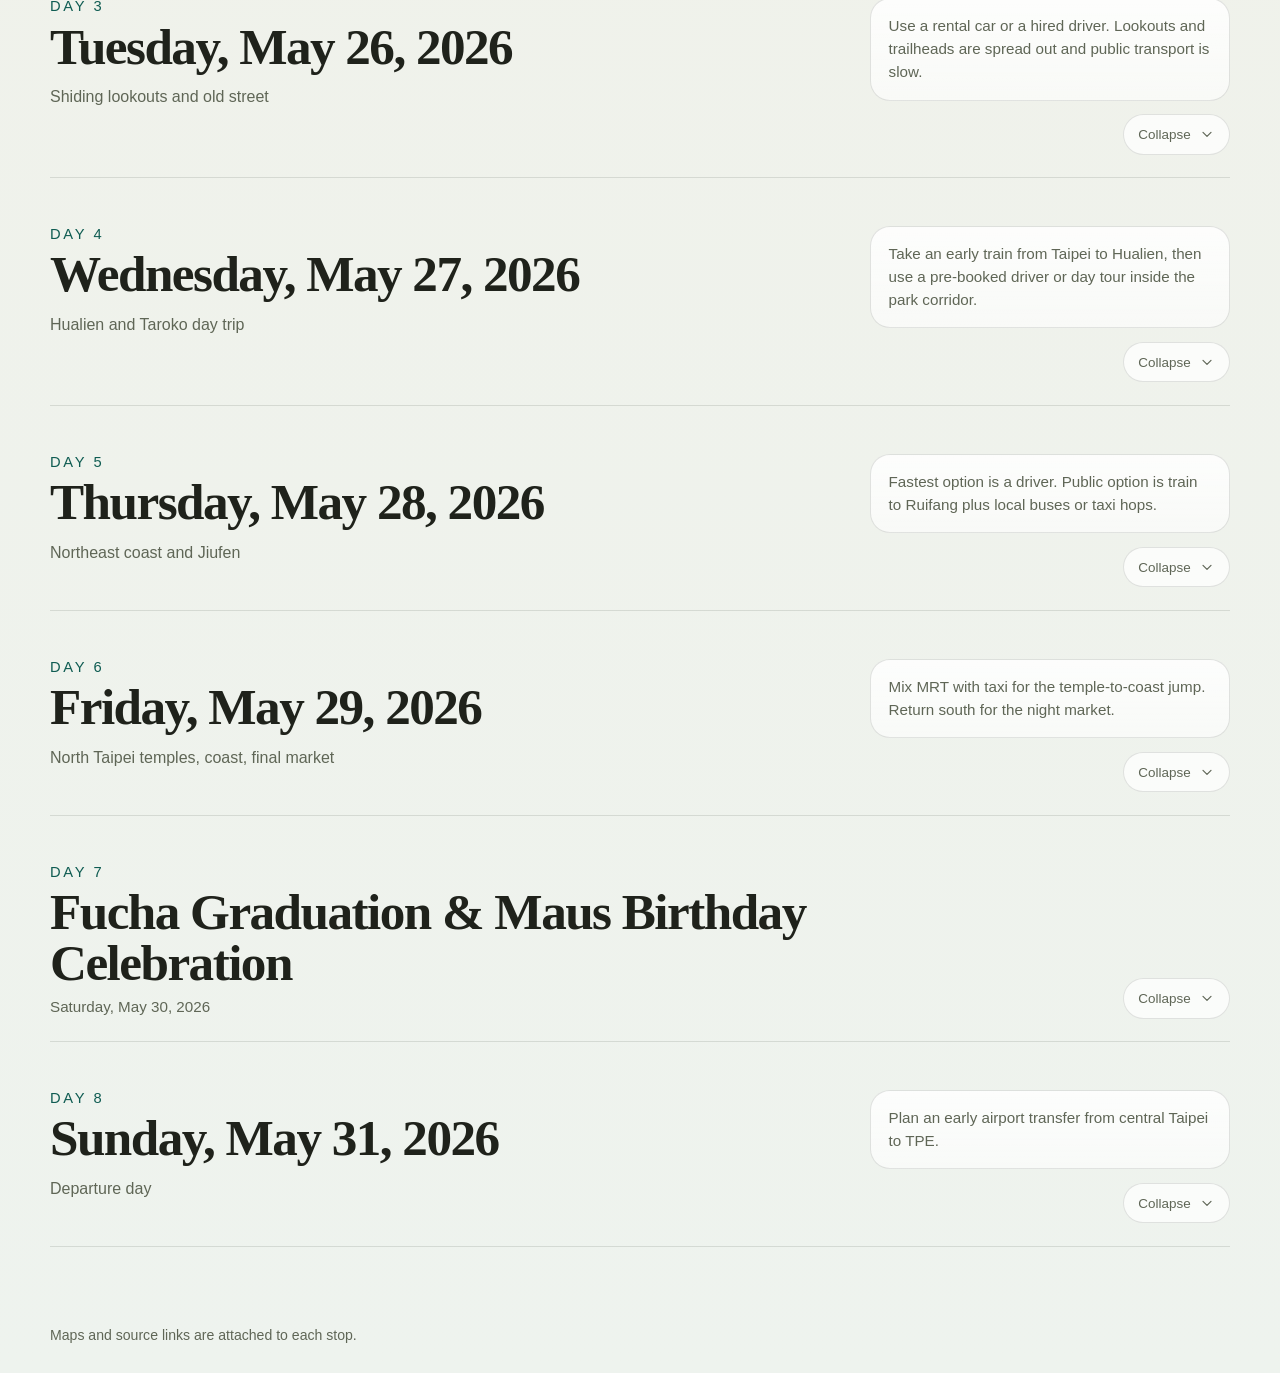
==== commit 36004fd1: "add taiwan favicon" ====
--- a/site/index.html
+++ b/site/index.html
@@ -4,6 +4,7 @@
     <meta charset="UTF-8" />
     <meta name="viewport" content="width=device-width, initial-scale=1.0" />
     <title>Taiwan 6-Day Itinerary</title>
+    <link rel="icon" type="image/svg+xml" href="./favicon.svg" />
     <link rel="stylesheet" href="./styles.css" />
   </head>
   <body>
--- a/site/styles.css
+++ b/site/styles.css
@@ -98,6 +98,20 @@
   font-size: clamp(3.2rem, 8vw, 6.6rem);
   line-height: 0.92;
   letter-spacing: -0.04em;
+  display: grid;
+}
+
+.hero-title-main,
+.hero-title-sub {
+  display: block;
+}
+
+.hero-title-main {
+  font-weight: 700;
+}
+
+.hero-title-sub {
+  font-weight: 600;
 }
 
 .hero-meta {
@@ -240,6 +254,13 @@
   max-width: 48rem;
 }
 
+.day-date {
+  margin: 0.5rem 0 0;
+  color: var(--muted);
+  font-size: 0.95rem;
+  line-height: 1.45;
+}
+
 .transport-note {
   align-self: end;
   padding: 1rem 1.1rem;
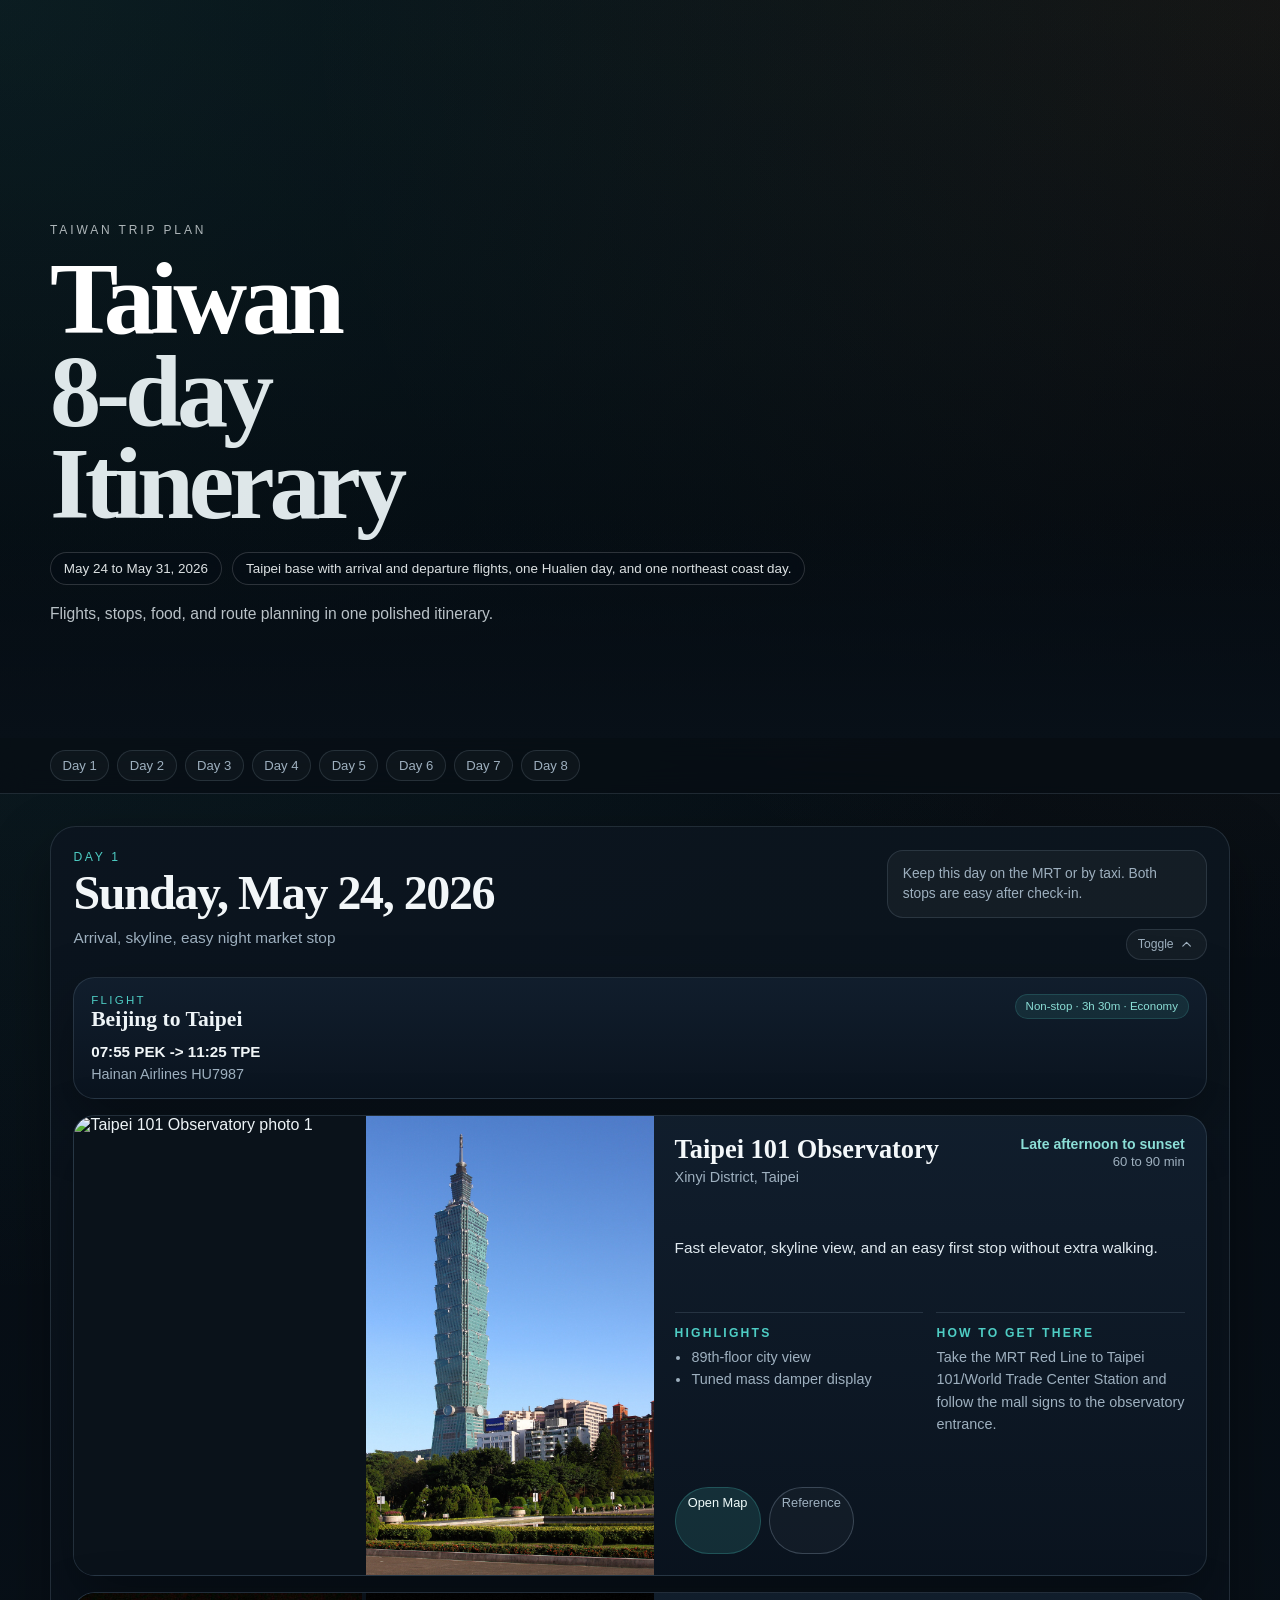
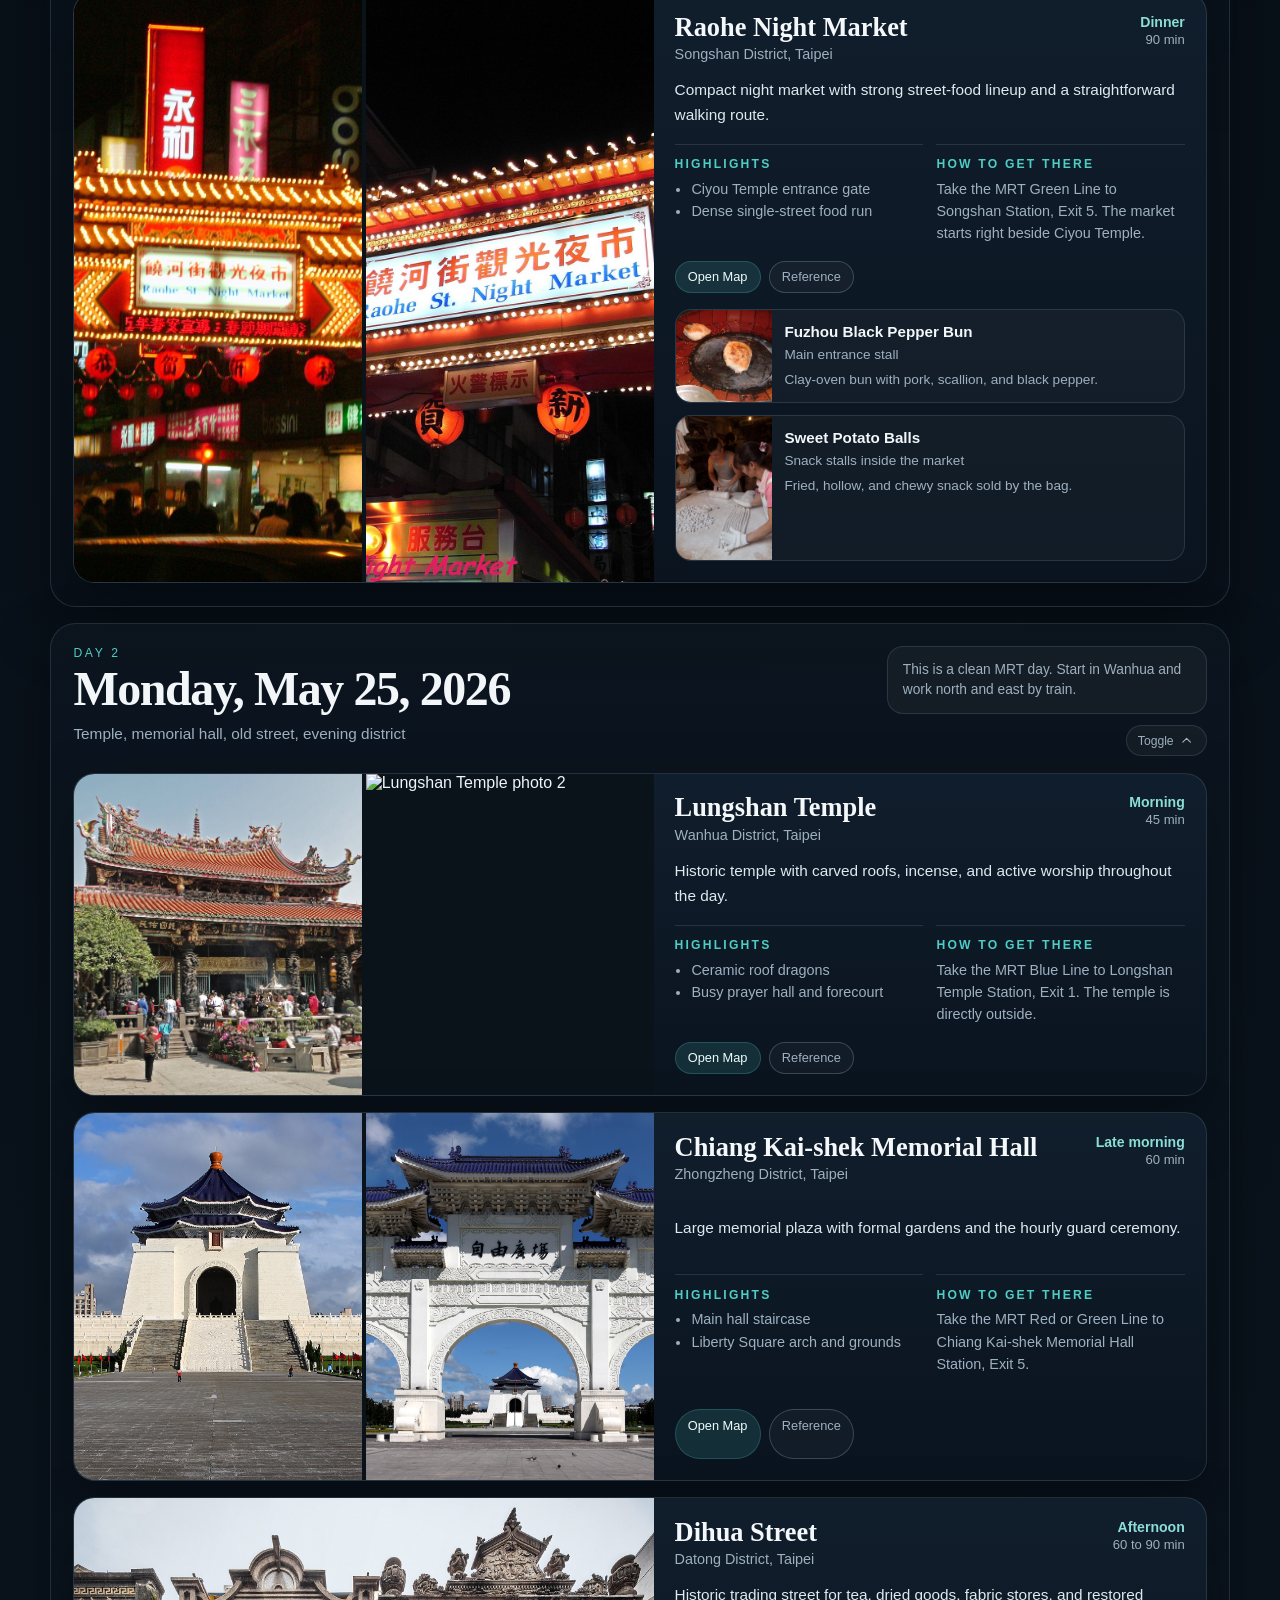
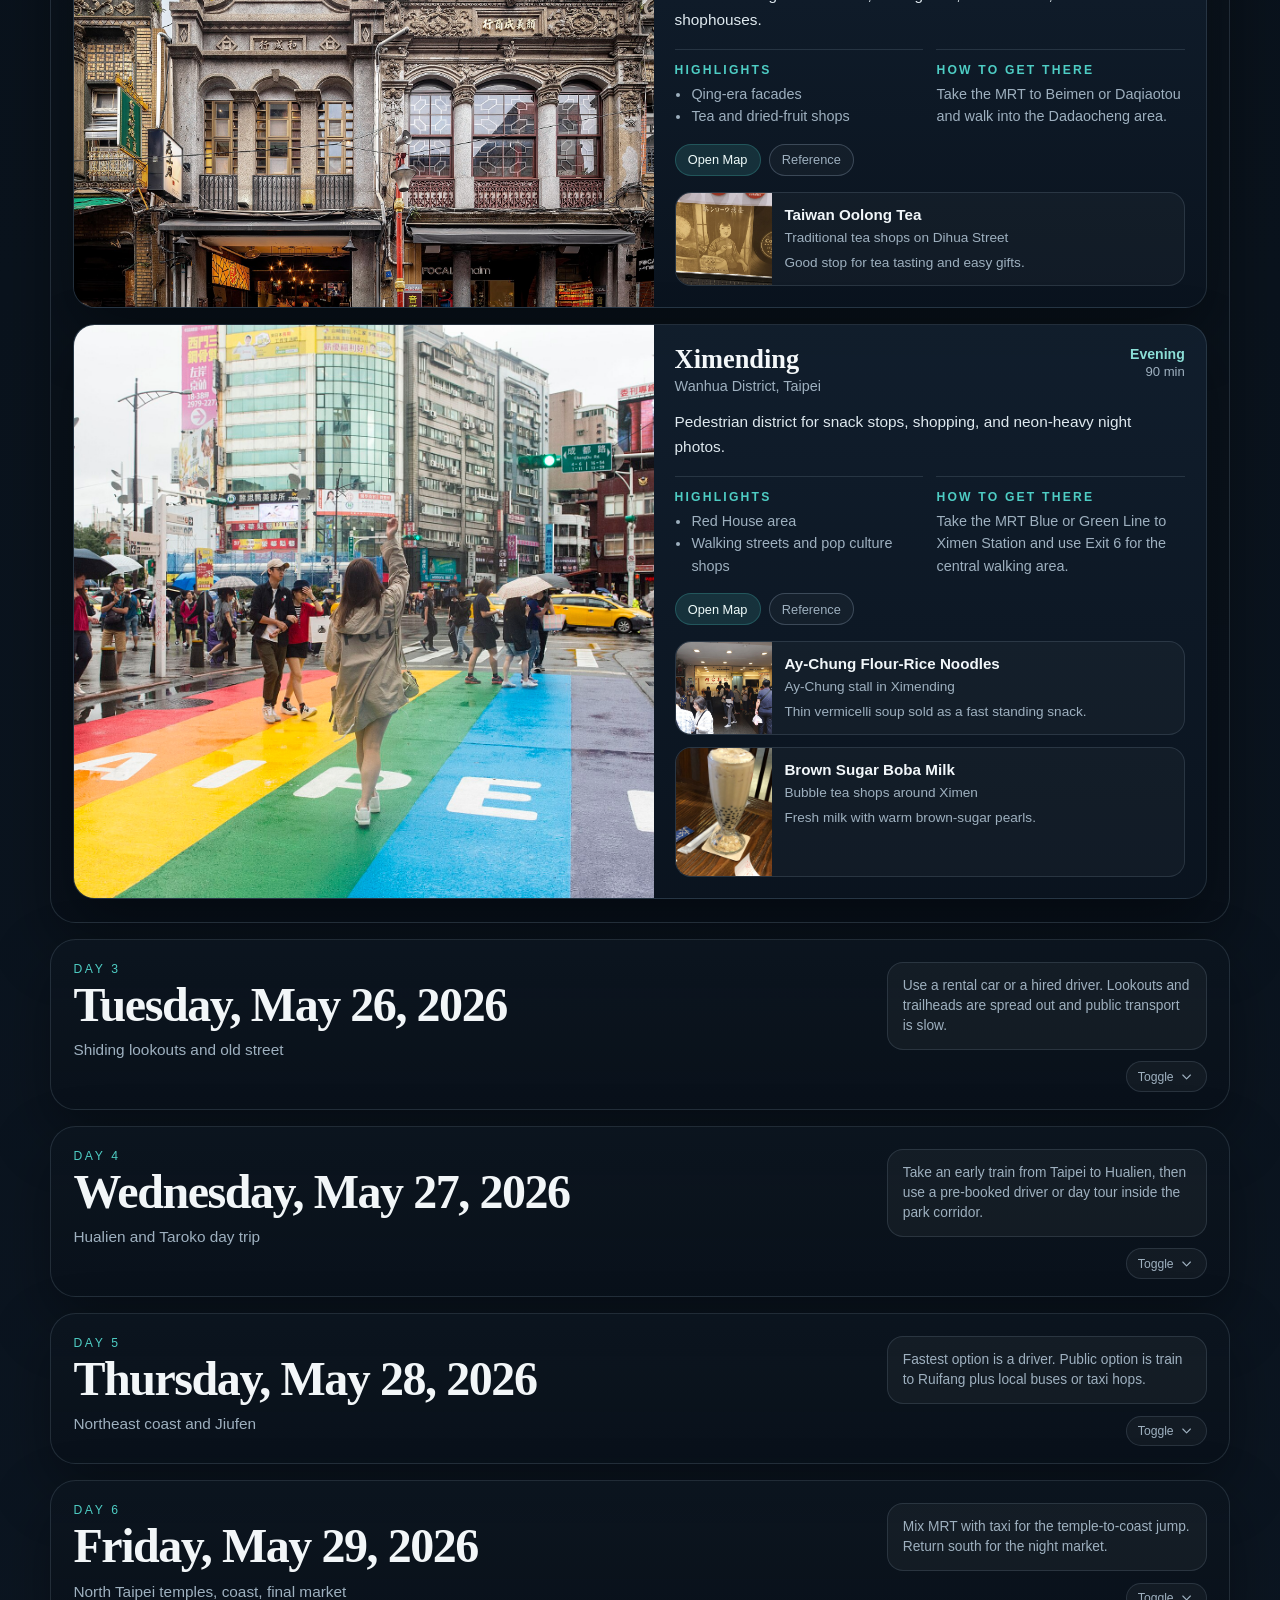
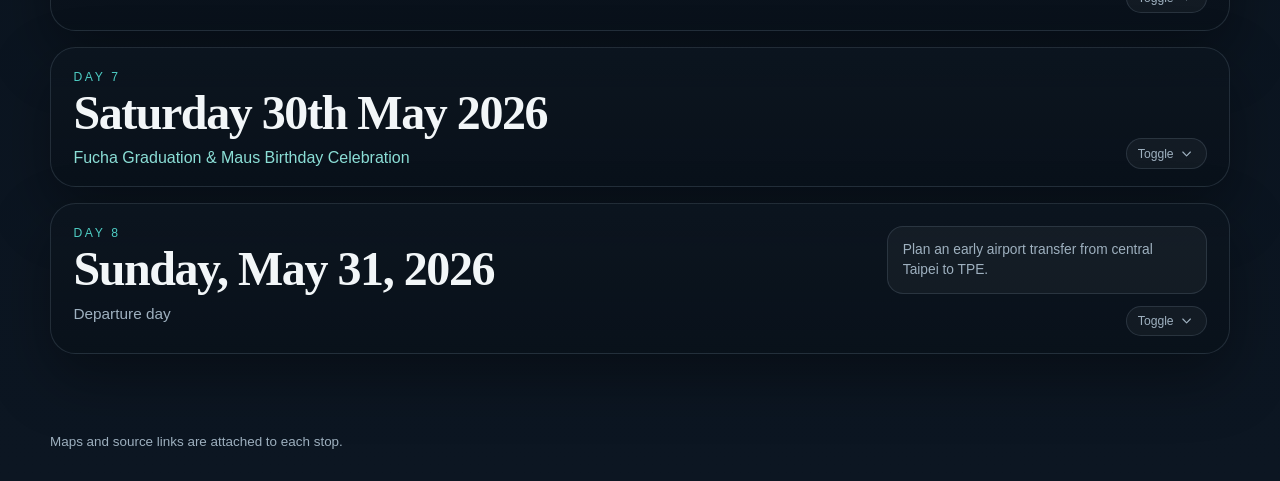
==== commit 8f48832f: "restyle site with dark theme" ====
--- a/site/index.html
+++ b/site/index.html
@@ -3,7 +3,7 @@
   <head>
     <meta charset="UTF-8" />
     <meta name="viewport" content="width=device-width, initial-scale=1.0" />
-    <title>Taiwan 6-Day Itinerary</title>
+    <title>Taiwan 8-day Itinerary</title>
     <link rel="icon" type="image/svg+xml" href="./favicon.svg" />
     <link rel="stylesheet" href="./styles.css" />
   </head>
--- a/site/styles.css
+++ b/site/styles.css
@@ -1,13 +1,17 @@
 :root {
-  --bg: #f3efe4;
-  --paper: #fbfaf5;
-  --ink: #1f221b;
-  --muted: #5f6656;
-  --line: rgba(31, 34, 27, 0.12);
-  --accent: #0f5c52;
-  --accent-soft: rgba(15, 92, 82, 0.08);
-  --warm: #d58d38;
-  --shadow: 0 18px 40px rgba(25, 30, 24, 0.08);
+  --bg: #081018;
+  --bg-2: #0c1622;
+  --paper: rgba(13, 24, 36, 0.9);
+  --paper-2: rgba(18, 31, 46, 0.94);
+  --paper-3: rgba(11, 20, 31, 0.78);
+  --ink: #eef4f7;
+  --muted: #9eb0bf;
+  --line: rgba(163, 184, 204, 0.16);
+  --line-strong: rgba(163, 184, 204, 0.28);
+  --accent: #4ecdc4;
+  --accent-2: #8bded6;
+  --warm: #f0b35f;
+  --shadow: 0 24px 60px rgba(0, 0, 0, 0.34);
   --max: 1180px;
   --sans: "Avenir Next", "Segoe UI", "Helvetica Neue", Helvetica, Arial, sans-serif;
   --serif: "Iowan Old Style", "Palatino Linotype", "Book Antiqua", Palatino, Georgia, serif;
@@ -24,8 +28,9 @@
 body {
   margin: 0;
   background:
-    radial-gradient(circle at top left, rgba(213, 141, 56, 0.1), transparent 28%),
-    linear-gradient(180deg, #ebe6d8 0%, var(--bg) 28%, #eef3ee 100%);
+    radial-gradient(circle at top left, rgba(78, 205, 196, 0.14), transparent 24%),
+    radial-gradient(circle at top right, rgba(240, 179, 95, 0.1), transparent 18%),
+    linear-gradient(180deg, #04090f 0%, var(--bg) 32%, var(--bg-2) 100%);
   color: var(--ink);
   font-family: var(--sans);
 }
@@ -46,7 +51,7 @@
 .hero {
   position: relative;
   min-height: 82svh;
-  color: #f5f4ef;
+  color: #f8fbfd;
   display: grid;
   align-items: end;
   isolation: isolate;
@@ -57,7 +62,7 @@
   position: absolute;
   inset: 0;
   background:
-    linear-gradient(180deg, rgba(7, 13, 11, 0.28) 0%, rgba(7, 13, 11, 0.5) 55%, rgba(7, 13, 11, 0.84) 100%),
+    linear-gradient(180deg, rgba(3, 9, 15, 0.28) 0%, rgba(3, 9, 15, 0.48) 48%, rgba(3, 9, 15, 0.88) 100%),
     var(--hero-image, linear-gradient(180deg, #24403a, #0d1412));
   background-size: cover;
   background-position: center;
@@ -68,8 +73,8 @@
   content: "";
   position: absolute;
   inset: auto 0 0;
-  height: 13rem;
-  background: linear-gradient(180deg, rgba(243, 239, 228, 0) 0%, var(--bg) 100%);
+  height: 14rem;
+  background: linear-gradient(180deg, rgba(8, 16, 24, 0) 0%, var(--bg) 100%);
   z-index: -1;
 }
 
@@ -86,18 +91,18 @@
 
 .eyebrow {
   text-transform: uppercase;
-  letter-spacing: 0.22em;
-  font-size: 0.78rem;
-  opacity: 0.88;
+  letter-spacing: 0.24em;
+  font-size: 0.75rem;
+  color: rgba(238, 244, 247, 0.72);
 }
 
 .hero-title {
-  margin: 1rem 0 0.75rem;
+  margin: 1rem 0 0.9rem;
   max-width: 9ch;
   font-family: var(--serif);
-  font-size: clamp(3.2rem, 8vw, 6.6rem);
-  line-height: 0.92;
-  letter-spacing: -0.04em;
+  font-size: clamp(3.3rem, 8vw, 6.8rem);
+  line-height: 0.9;
+  letter-spacing: -0.05em;
   display: grid;
 }
 
@@ -108,42 +113,45 @@
 
 .hero-title-main {
   font-weight: 700;
+  color: #ffffff;
 }
 
 .hero-title-sub {
   font-weight: 600;
+  color: rgba(236, 244, 247, 0.94);
 }
 
 .hero-meta {
   display: flex;
   flex-wrap: wrap;
-  gap: 0.75rem;
-  margin-top: 1.5rem;
+  gap: 0.65rem;
+  margin-top: 1.4rem;
 }
 
 .meta-pill {
-  border: 1px solid rgba(255, 255, 255, 0.22);
-  background: rgba(255, 255, 255, 0.09);
-  padding: 0.65rem 0.9rem;
+  border: 1px solid rgba(255, 255, 255, 0.16);
+  background: rgba(6, 14, 22, 0.42);
+  padding: 0.5rem 0.8rem;
   border-radius: 999px;
-  font-size: 0.92rem;
-  backdrop-filter: blur(8px);
+  font-size: 0.84rem;
+  color: rgba(245, 249, 251, 0.9);
+  backdrop-filter: blur(10px);
 }
 
 .hero-copy {
-  margin-top: 1.2rem;
+  margin-top: 1rem;
   max-width: 34rem;
-  font-size: 1.02rem;
+  font-size: 0.98rem;
   line-height: 1.6;
-  color: rgba(245, 244, 239, 0.84);
+  color: rgba(230, 239, 244, 0.8);
 }
 
 .day-nav {
   position: sticky;
   top: 0;
   z-index: 20;
-  background: rgba(251, 250, 245, 0.9);
-  backdrop-filter: blur(12px);
+  background: rgba(7, 13, 20, 0.78);
+  backdrop-filter: blur(14px);
   border-bottom: 1px solid var(--line);
 }
 
@@ -151,9 +159,9 @@
   width: min(calc(100% - 1.5rem), var(--max));
   margin: 0 auto;
   display: flex;
-  gap: 0.6rem;
+  gap: 0.5rem;
   overflow-x: auto;
-  padding: 0.8rem 0;
+  padding: 0.75rem 0;
   scrollbar-width: none;
 }
 
@@ -165,20 +173,31 @@
   white-space: nowrap;
   text-decoration: none;
   border: 1px solid var(--line);
-  background: rgba(255, 255, 255, 0.72);
+  background: rgba(255, 255, 255, 0.03);
   border-radius: 999px;
-  padding: 0.55rem 0.85rem;
-  font-size: 0.9rem;
-  color: var(--muted);
+  padding: 0.45rem 0.72rem;
+  font-size: 0.82rem;
+  color: var(--muted);
+  transition: background-color 0.18s ease, color 0.18s ease, border-color 0.18s ease;
+}
+
+.day-nav a:hover {
+  background: rgba(78, 205, 196, 0.12);
+  color: var(--ink);
+  border-color: rgba(78, 205, 196, 0.3);
 }
 
 .content {
-  padding: 2.2rem 0 4rem;
+  padding: 2rem 0 4rem;
 }
 
 .day {
   margin: 0 0 1rem;
-  border-bottom: 1px solid var(--line);
+  border: 1px solid var(--line);
+  border-radius: 1.6rem;
+  background: linear-gradient(180deg, rgba(12, 21, 31, 0.92), rgba(9, 17, 26, 0.86));
+  box-shadow: var(--shadow);
+  overflow: hidden;
 }
 
 .day-summary {
@@ -192,18 +211,18 @@
 
 .day-head {
   display: grid;
-  grid-template-columns: minmax(0, 1fr) minmax(260px, 360px);
-  gap: 1.5rem;
-  padding: 2rem 0 1.4rem;
+  grid-template-columns: minmax(0, 1fr) minmax(220px, 320px);
+  gap: 1.2rem;
+  padding: 1.4rem 1.4rem 1.05rem;
 }
 
 .day-head.compact {
-  align-items: end;
+  align-items: center;
 }
 
 .day-summary-meta {
   display: grid;
-  gap: 0.85rem;
+  gap: 0.7rem;
   align-self: end;
 }
 
@@ -211,18 +230,18 @@
   justify-self: end;
   display: inline-flex;
   align-items: center;
-  gap: 0.5rem;
+  gap: 0.35rem;
   border: 1px solid var(--line);
-  background: rgba(255, 255, 255, 0.72);
+  background: rgba(255, 255, 255, 0.04);
   border-radius: 999px;
-  padding: 0.7rem 0.9rem;
-  color: var(--muted);
-  font-size: 0.84rem;
+  padding: 0.42rem 0.7rem;
+  color: var(--muted);
+  font-size: 0.76rem;
 }
 
 .day-toggle svg {
-  width: 1rem;
-  height: 1rem;
+  width: 0.95rem;
+  height: 0.95rem;
   transition: transform 0.2s ease;
 }
 
@@ -231,68 +250,70 @@
 }
 
 .day-label {
-  margin: 0 0 0.4rem;
-  font-size: 0.92rem;
+  margin: 0 0 0.3rem;
+  font-size: 0.76rem;
   color: var(--accent);
   text-transform: uppercase;
-  letter-spacing: 0.18em;
+  letter-spacing: 0.22em;
 }
 
 .day-title {
   margin: 0;
   font-family: var(--serif);
-  font-size: clamp(2rem, 4vw, 3.3rem);
-  line-height: 1;
+  font-size: clamp(1.85rem, 4vw, 3rem);
+  line-height: 0.98;
   letter-spacing: -0.03em;
+  color: #f2f6f8;
+}
+
+.day-subtitle {
+  margin: 0.6rem 0 0;
+  color: var(--accent-2);
+  font-size: 1rem;
+  line-height: 1.45;
 }
 
 .day-focus {
-  margin: 0.85rem 0 0;
-  color: var(--muted);
-  font-size: 1rem;
+  margin: 0.65rem 0 0;
+  color: var(--muted);
+  font-size: 0.96rem;
   line-height: 1.55;
   max-width: 48rem;
 }
 
-.day-date {
-  margin: 0.5rem 0 0;
-  color: var(--muted);
-  font-size: 0.95rem;
-  line-height: 1.45;
-}
-
 .transport-note {
   align-self: end;
-  padding: 1rem 1.1rem;
+  padding: 0.82rem 0.95rem;
   border: 1px solid var(--line);
-  background: linear-gradient(180deg, rgba(255, 255, 255, 0.85), rgba(255, 255, 255, 0.6));
-  border-radius: 1.25rem;
-  color: var(--muted);
-  font-size: 0.95rem;
-  line-height: 1.5;
+  background: rgba(255, 255, 255, 0.04);
+  border-radius: 1rem;
+  color: var(--muted);
+  font-size: 0.86rem;
+  line-height: 1.45;
 }
 
 .day-panel {
   display: grid;
-  gap: 1.2rem;
-  padding: 0 0 2rem;
+  gap: 1rem;
+  padding: 0 1.4rem 1.4rem;
 }
 
 .flight-list {
   display: grid;
-  gap: 1rem;
+  gap: 0.85rem;
+}
+
+.map-card,
+.flight-card,
+.place {
+  border: 1px solid var(--line);
+  border-radius: 1.35rem;
+  background: linear-gradient(180deg, rgba(18, 31, 46, 0.92), rgba(11, 20, 31, 0.92));
+  box-shadow: var(--shadow);
 }
 
 .map-card {
-  border: 1px solid var(--line);
-  border-radius: 1.5rem;
-  padding: 1rem;
-  background: rgba(251, 250, 245, 0.86);
-  box-shadow: var(--shadow);
-}
-
-.map-card-empty {
-  background: rgba(255, 255, 255, 0.68);
+  padding: 0.95rem;
 }
 
 .map-head {
@@ -300,120 +321,112 @@
   justify-content: space-between;
   gap: 1rem;
   align-items: end;
-  margin-bottom: 0.85rem;
+  margin-bottom: 0.75rem;
 }
 
 .map-title {
+  margin: 0;
+  font-family: var(--serif);
+  font-size: 1.2rem;
+}
+
+.map-note {
+  margin: 0;
+  color: var(--muted);
+  font-size: 0.84rem;
+  line-height: 1.45;
+}
+
+.map-frame-wrap {
+  overflow: hidden;
+  border-radius: 1rem;
+  border: 1px solid var(--line);
+  background: #111922;
+}
+
+.map-frame {
+  width: 100%;
+  height: 340px;
+  border: 0;
+}
+
+.flight-card {
+  padding: 1rem 1.05rem;
+}
+
+.flight-top {
+  display: flex;
+  justify-content: space-between;
+  gap: 0.9rem;
+  align-items: start;
+}
+
+.flight-label {
+  margin: 0 0 0.2rem;
+  font-size: 0.72rem;
+  letter-spacing: 0.2em;
+  text-transform: uppercase;
+  color: var(--accent);
+}
+
+.flight-route {
   margin: 0;
   font-family: var(--serif);
   font-size: 1.35rem;
   line-height: 1;
 }
 
-.map-note {
-  margin: 0;
+.flight-badge {
+  padding: 0.35rem 0.62rem;
+  border-radius: 999px;
+  background: rgba(78, 205, 196, 0.1);
+  border: 1px solid rgba(78, 205, 196, 0.18);
+  font-size: 0.72rem;
+  color: var(--accent-2);
+  white-space: nowrap;
+}
+
+.flight-main {
+  margin-top: 0.8rem;
+  display: grid;
+  gap: 0.35rem;
+}
+
+.flight-times {
+  font-size: 0.95rem;
+  font-weight: 600;
+  color: #f1f6f8;
+}
+
+.flight-carrier {
   color: var(--muted);
   font-size: 0.9rem;
-  line-height: 1.45;
-}
-
-.map-frame-wrap {
+}
+
+.place-list {
+  display: grid;
+  gap: 1rem;
+}
+
+.place {
   overflow: hidden;
-  border-radius: 1.1rem;
-  border: 1px solid var(--line);
-  background: #dfe7e1;
-}
-
-.map-frame {
-  width: 100%;
-  height: 360px;
-  border: 0;
-}
-
-.flight-card {
-  border: 1px solid var(--line);
-  border-radius: 1.5rem;
-  padding: 1.15rem 1.2rem;
-  background: linear-gradient(180deg, rgba(15, 92, 82, 0.08), rgba(255, 255, 255, 0.86));
-  box-shadow: var(--shadow);
-}
-
-.flight-top {
-  display: flex;
-  justify-content: space-between;
-  gap: 1rem;
-  align-items: start;
-}
-
-.flight-label {
-  margin: 0 0 0.25rem;
-  font-size: 0.78rem;
-  letter-spacing: 0.18em;
-  text-transform: uppercase;
-  color: var(--accent);
-}
-
-.flight-route {
-  margin: 0;
-  font-family: var(--serif);
-  font-size: 1.6rem;
-  line-height: 1;
-}
-
-.flight-badge {
-  padding: 0.45rem 0.7rem;
-  border-radius: 999px;
-  background: rgba(255, 255, 255, 0.78);
-  border: 1px solid var(--line);
-  font-size: 0.84rem;
-  color: var(--muted);
-  white-space: nowrap;
-}
-
-.flight-main {
-  margin-top: 1rem;
-  display: grid;
-  gap: 0.4rem;
-}
-
-.flight-times {
-  font-size: 1.02rem;
-  font-weight: 600;
-}
-
-.flight-carrier {
-  color: var(--muted);
-  font-size: 0.95rem;
-}
-
-.place-list {
-  display: grid;
-  gap: 1.2rem;
-}
-
-.place {
-  background: rgba(251, 250, 245, 0.82);
-  border: 1px solid var(--line);
-  border-radius: 1.75rem;
-  box-shadow: var(--shadow);
-  overflow: hidden;
 }
 
 .place-grid {
   display: grid;
-  grid-template-columns: minmax(0, 1.15fr) minmax(0, 1fr);
+  grid-template-columns: minmax(0, 1.05fr) minmax(0, 1fr);
 }
 
 .gallery,
 .celebration-grid {
-  background: #dfe7e1;
+  background: #0a121a;
   display: grid;
   grid-template-columns: repeat(2, minmax(0, 1fr));
-  gap: 0.25rem;
+  gap: 0.2rem;
 }
 
 .gallery {
-  min-height: 21rem;
+  min-height: 20rem;
 }
 
 .gallery.single {
@@ -428,19 +441,35 @@
 
 .celebration-grid {
   border: 1px solid var(--line);
-  border-radius: 1.75rem;
+  border-radius: 1.35rem;
   overflow: hidden;
   box-shadow: var(--shadow);
+  background: rgba(12, 21, 31, 0.94);
 }
 
 .celebration-grid img {
-  min-height: 17rem;
+  min-height: 18rem;
+}
+
+.celebration-grid.single {
+  grid-template-columns: 1fr;
+  place-items: center;
+  padding: 1rem;
+}
+
+.celebration-grid.single img {
+  width: min(100%, 760px);
+  border-radius: 1rem;
+  min-height: 0;
+  max-height: 70vh;
+  object-fit: contain;
+  background: #0b1219;
 }
 
 .place-body {
-  padding: 1.5rem;
-  display: grid;
-  gap: 1.1rem;
+  padding: 1.3rem;
+  display: grid;
+  gap: 1rem;
 }
 
 .place-top {
@@ -452,54 +481,56 @@
 .place-title-wrap h3 {
   margin: 0;
   font-family: var(--serif);
-  font-size: 1.8rem;
-  line-height: 1.02;
+  font-size: 1.65rem;
+  line-height: 1.04;
+  color: #f4f8fa;
 }
 
 .place-area {
-  margin-top: 0.35rem;
-  color: var(--muted);
-  font-size: 0.95rem;
+  margin-top: 0.32rem;
+  color: var(--muted);
+  font-size: 0.9rem;
 }
 
 .timing {
   text-align: right;
-  min-width: 7.5rem;
+  min-width: 6.5rem;
 }
 
 .timing strong {
   display: block;
-  font-size: 0.94rem;
+  font-size: 0.88rem;
+  color: var(--accent-2);
 }
 
 .timing span {
   color: var(--muted);
-  font-size: 0.88rem;
+  font-size: 0.82rem;
 }
 
 .place-summary {
   margin: 0;
-  color: var(--ink);
-  font-size: 1rem;
+  color: #dfe9ef;
+  font-size: 0.96rem;
   line-height: 1.62;
 }
 
 .detail-grid {
   display: grid;
   grid-template-columns: repeat(2, minmax(0, 1fr));
-  gap: 0.9rem;
+  gap: 0.85rem;
 }
 
 .detail-block {
   border-top: 1px solid var(--line);
-  padding-top: 0.85rem;
+  padding-top: 0.78rem;
 }
 
 .detail-block h4 {
-  margin: 0 0 0.45rem;
-  font-size: 0.82rem;
+  margin: 0 0 0.4rem;
+  font-size: 0.76rem;
   color: var(--accent);
-  letter-spacing: 0.16em;
+  letter-spacing: 0.18em;
   text-transform: uppercase;
 }
 
@@ -507,57 +538,59 @@
 .detail-block ul {
   margin: 0;
   color: var(--muted);
-  font-size: 0.95rem;
+  font-size: 0.9rem;
   line-height: 1.55;
 }
 
 .detail-block ul {
-  padding-left: 1.1rem;
+  padding-left: 1.05rem;
 }
 
 .links {
   display: flex;
   flex-wrap: wrap;
-  gap: 0.6rem;
+  gap: 0.5rem;
 }
 
 .button-link {
   text-decoration: none;
-  border: 1px solid var(--line);
-  background: var(--paper);
+  border: 1px solid var(--line-strong);
+  background: rgba(255, 255, 255, 0.03);
   border-radius: 999px;
-  padding: 0.65rem 0.95rem;
-  font-size: 0.9rem;
+  padding: 0.48rem 0.76rem;
+  font-size: 0.8rem;
+  color: var(--muted);
 }
 
 .button-link.primary {
-  background: var(--accent);
-  color: #f2f4f0;
-  border-color: transparent;
+  background: rgba(78, 205, 196, 0.14);
+  color: #effbfa;
+  border-color: rgba(78, 205, 196, 0.24);
 }
 
 .access-note {
-  padding: 0.9rem 1rem;
-  border-radius: 1rem;
-  background: rgba(213, 141, 56, 0.12);
-  color: #6d5424;
-  font-size: 0.92rem;
+  padding: 0.82rem 0.92rem;
+  border-radius: 0.95rem;
+  background: rgba(240, 179, 95, 0.12);
+  color: #f1c987;
+  font-size: 0.86rem;
   line-height: 1.5;
+  border: 1px solid rgba(240, 179, 95, 0.14);
 }
 
 .foods {
   display: grid;
-  gap: 0.85rem;
+  gap: 0.75rem;
 }
 
 .food-card {
   display: grid;
-  grid-template-columns: 108px minmax(0, 1fr);
-  gap: 0.9rem;
+  grid-template-columns: 96px minmax(0, 1fr);
+  gap: 0.8rem;
   align-items: start;
   border: 1px solid var(--line);
-  border-radius: 1.1rem;
-  background: rgba(255, 255, 255, 0.74);
+  border-radius: 1rem;
+  background: rgba(255, 255, 255, 0.03);
   overflow: hidden;
 }
 
@@ -571,30 +604,31 @@
 }
 
 .food-body {
-  padding: 0.85rem 0.85rem 0.85rem 0;
+  padding: 0.8rem 0.8rem 0.8rem 0;
 }
 
 .food-card.no-image .food-body {
-  padding: 0.85rem;
+  padding: 0.8rem;
 }
 
 .food-title {
   margin: 0;
-  font-size: 1rem;
+  font-size: 0.95rem;
+  color: #f2f7fa;
 }
 
 .food-meta,
 .food-description {
-  margin: 0.35rem 0 0;
-  color: var(--muted);
-  font-size: 0.9rem;
+  margin: 0.32rem 0 0;
+  color: var(--muted);
+  font-size: 0.85rem;
   line-height: 1.45;
 }
 
 .footer {
   padding: 0 0 2rem;
   color: var(--muted);
-  font-size: 0.88rem;
+  font-size: 0.84rem;
 }
 
 .fade-up {
@@ -625,10 +659,6 @@
   .gallery {
     min-height: 15rem;
   }
-
-  .celebration-grid img {
-    min-height: 14rem;
-  }
 }
 
 @media (max-width: 720px) {
@@ -641,11 +671,15 @@
   }
 
   .content {
-    padding-top: 1.5rem;
+    padding-top: 1.4rem;
   }
 
   .day-head {
-    padding-top: 1.4rem;
+    padding: 1.15rem 1rem 0.9rem;
+  }
+
+  .day-panel {
+    padding: 0 1rem 1rem;
   }
 
   .detail-grid,
@@ -659,23 +693,23 @@
     flex-direction: column;
   }
 
+  .timing {
+    text-align: left;
+  }
+
+  .flight-badge {
+    white-space: normal;
+  }
+
   .map-frame {
     height: 300px;
   }
 
-  .timing {
-    text-align: left;
-  }
-
-  .flight-badge {
-    white-space: normal;
-  }
-
   .food-card {
     grid-template-columns: 1fr;
   }
 
   .food-body {
-    padding: 0 0.85rem 0.85rem;
-  }
-}
+    padding: 0 0.8rem 0.8rem;
+  }
+}
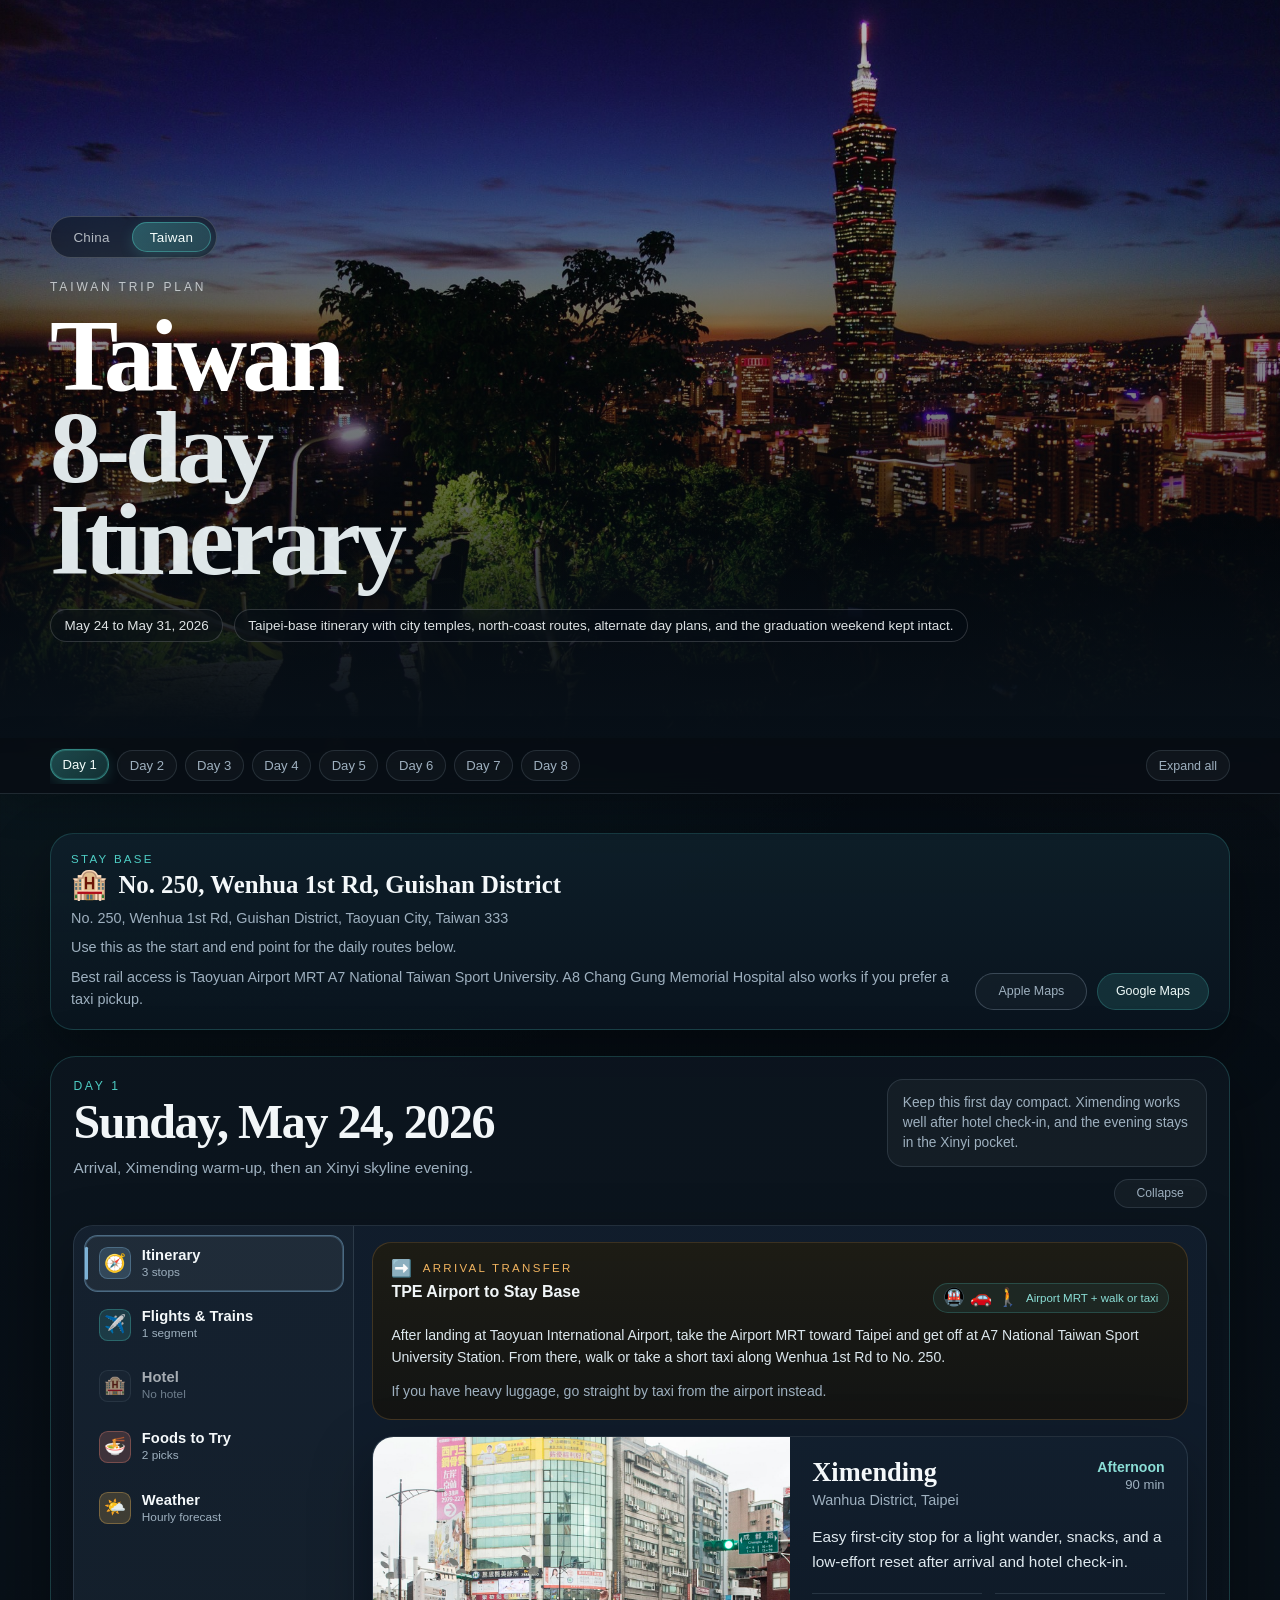
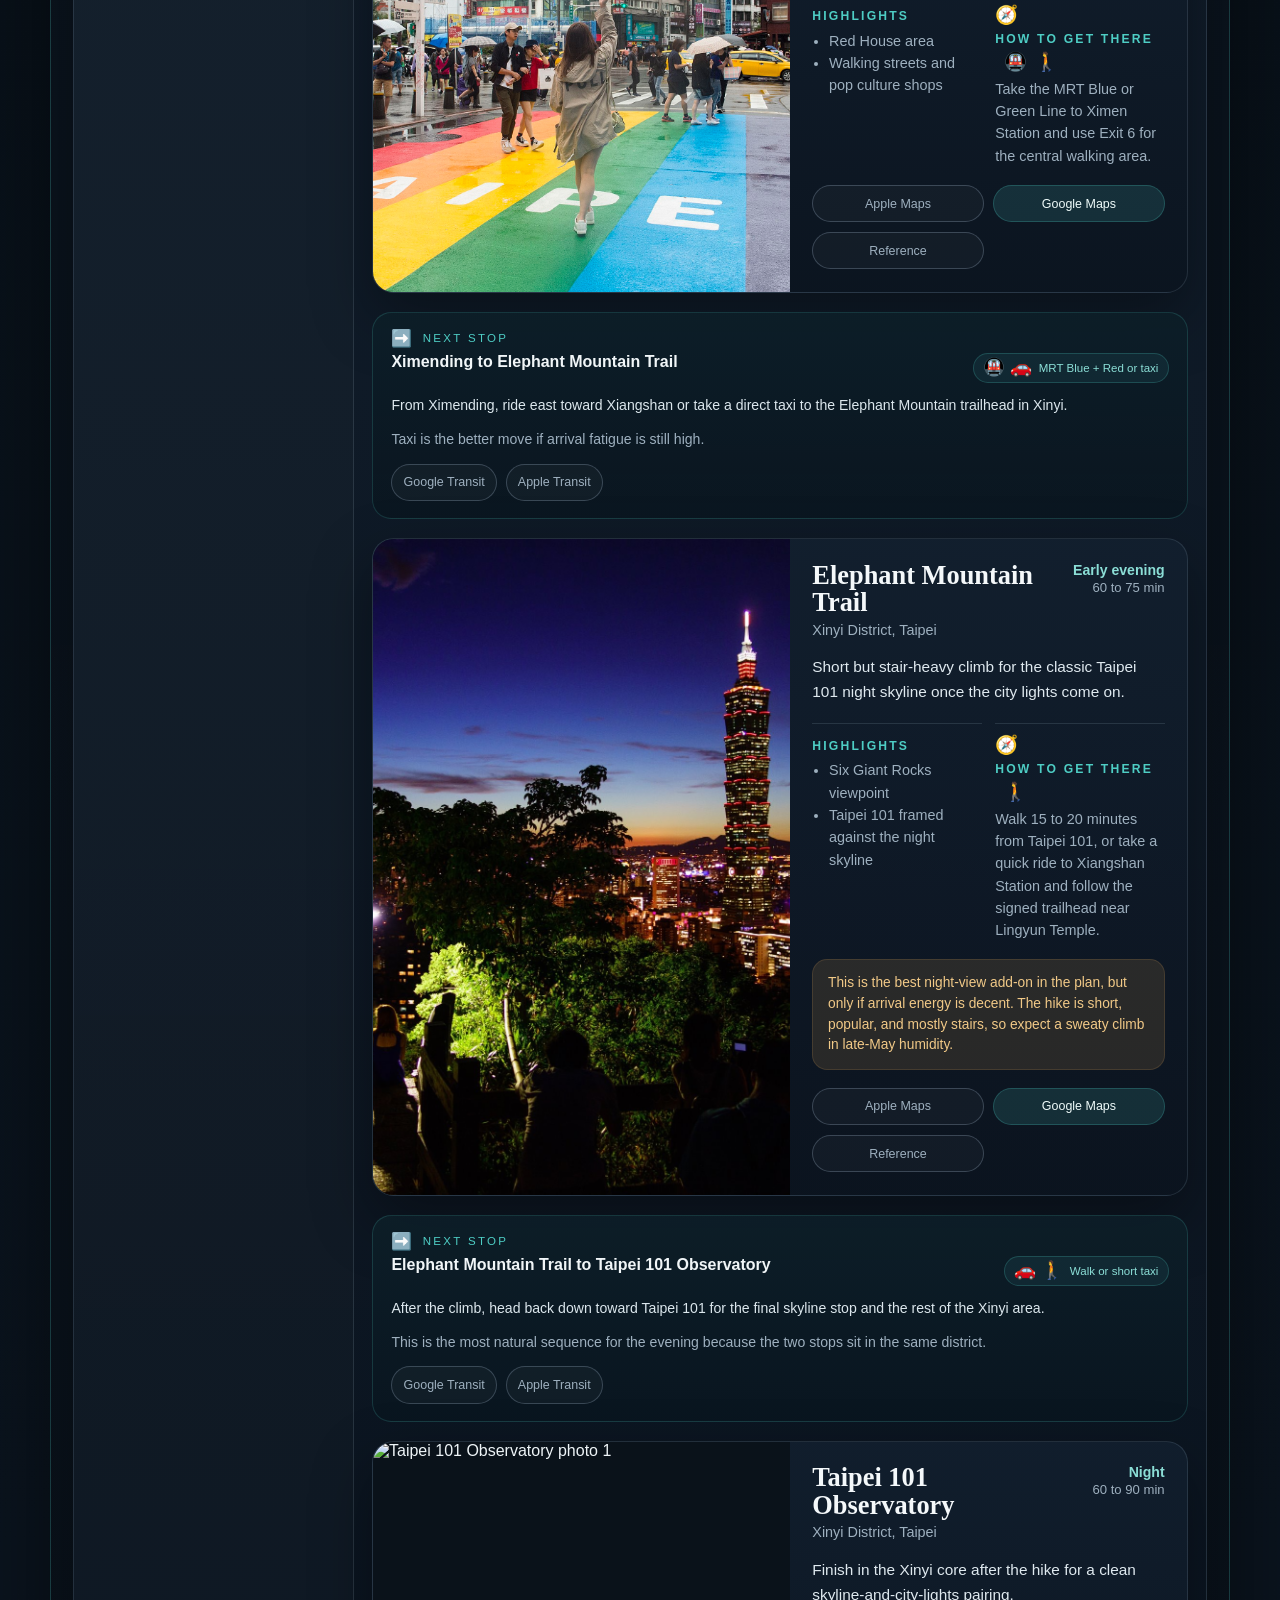
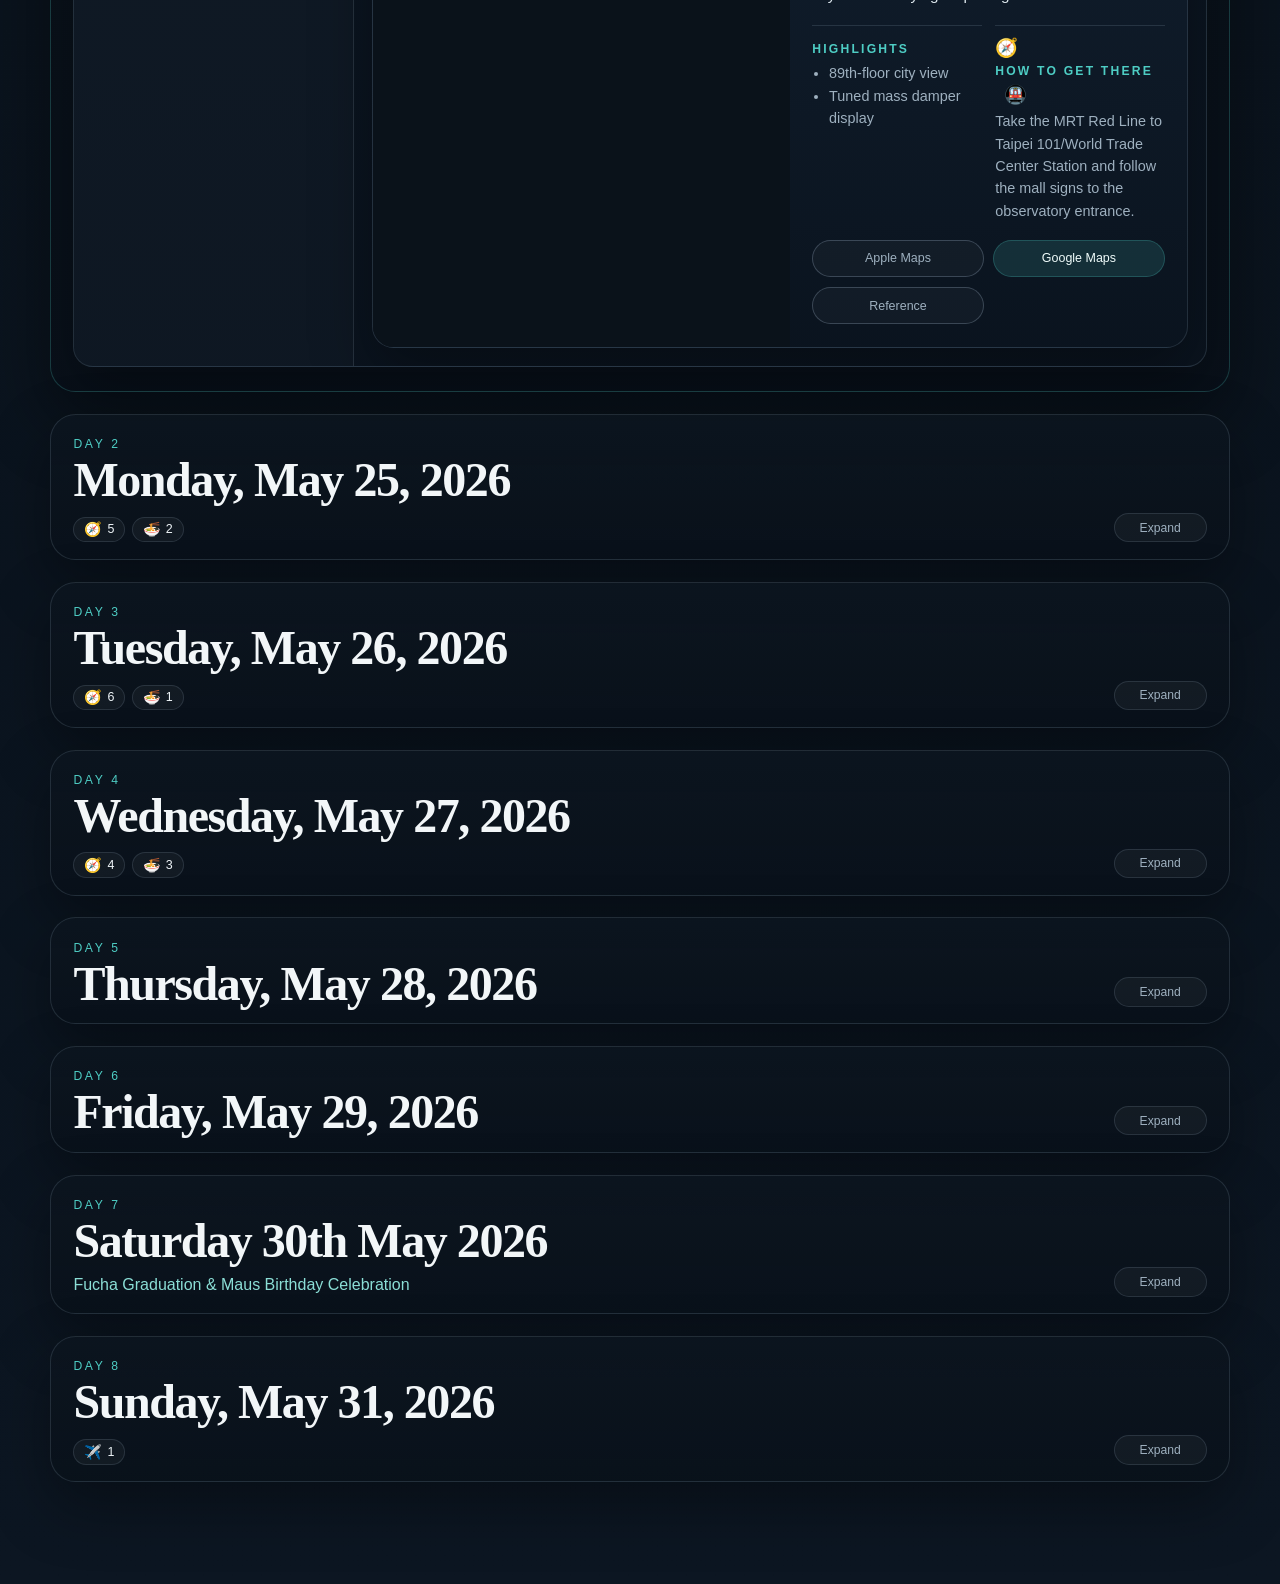
==== commit 1ce8535f: "Tab layout, polish, mobile and security hardening Switch each day to a side-rail tab layout (Itinera" ====
--- a/site/index.html
+++ b/site/index.html
@@ -3,6 +3,8 @@
   <head>
     <meta charset="UTF-8" />
     <meta name="viewport" content="width=device-width, initial-scale=1.0" />
+    <meta name="description" content="Taiwan 8-day itinerary: flights, daily plans, food picks, and tagged Google Maps for each day." />
+    <meta name="theme-color" content="#081018" />
     <title>Taiwan 8-day Itinerary</title>
     <link rel="icon" type="image/svg+xml" href="./favicon.svg" />
     <link rel="stylesheet" href="./styles.css" />
--- a/site/styles.css
+++ b/site/styles.css
@@ -23,16 +23,96 @@
 
 html {
   scroll-behavior: smooth;
+  scroll-padding-top: 5.2rem;
+  scrollbar-color: rgba(78, 205, 196, 0.4) rgba(15, 25, 35, 0.6);
+  scrollbar-width: thin;
+  -webkit-text-size-adjust: 100%;
+  text-size-adjust: 100%;
+}
+
+a,
+button,
+summary,
+input,
+[role="tab"] {
+  -webkit-tap-highlight-color: rgba(78, 205, 196, 0.18);
+}
+
+img,
+iframe,
+svg,
+video {
+  max-width: 100%;
+}
+
+p,
+h1,
+h2,
+h3,
+h4,
+li,
+dd,
+dt,
+.day-tab-desc,
+.weather-status,
+.stay-address,
+.stay-note,
+.stay-transit,
+.transfer-instructions,
+.place-summary,
+.flight-route {
+  overflow-wrap: anywhere;
+  word-break: normal;
+}
+
+::selection {
+  background: rgba(78, 205, 196, 0.3);
+  color: #ffffff;
+}
+
+::-webkit-scrollbar {
+  width: 10px;
+  height: 10px;
+}
+
+::-webkit-scrollbar-track {
+  background: rgba(15, 25, 35, 0.4);
+}
+
+::-webkit-scrollbar-thumb {
+  background: rgba(78, 205, 196, 0.32);
+  border-radius: 999px;
+  border: 2px solid rgba(8, 16, 24, 0.6);
+}
+
+::-webkit-scrollbar-thumb:hover {
+  background: rgba(78, 205, 196, 0.55);
+}
+
+:focus-visible {
+  outline: 2px solid rgba(78, 205, 196, 0.7);
+  outline-offset: 3px;
+  border-radius: 4px;
+}
+
+a:focus-visible,
+button:focus-visible,
+summary:focus-visible {
+  outline-offset: 4px;
 }
 
 body {
   margin: 0;
+  overflow-x: clip;
   background:
     radial-gradient(circle at top left, rgba(78, 205, 196, 0.14), transparent 24%),
     radial-gradient(circle at top right, rgba(240, 179, 95, 0.1), transparent 18%),
     linear-gradient(180deg, #04090f 0%, var(--bg) 32%, var(--bg-2) 100%);
   color: var(--ink);
   font-family: var(--sans);
+  -webkit-font-smoothing: antialiased;
+  -moz-osx-font-smoothing: grayscale;
+  text-rendering: optimizeLegibility;
 }
 
 a {
@@ -60,13 +140,19 @@
 .hero::before {
   content: "";
   position: absolute;
-  inset: 0;
+  inset: -2%;
   background:
     linear-gradient(180deg, rgba(3, 9, 15, 0.28) 0%, rgba(3, 9, 15, 0.48) 48%, rgba(3, 9, 15, 0.88) 100%),
     var(--hero-image, linear-gradient(180deg, #24403a, #0d1412));
   background-size: cover;
   background-position: center;
   z-index: -2;
+  animation: hero-drift 22s ease-in-out infinite alternate;
+}
+
+@keyframes hero-drift {
+  0% { transform: scale(1) translate(0, 0); }
+  100% { transform: scale(1.05) translate(-1.2%, -0.5%); }
 }
 
 .hero::after {
@@ -94,6 +180,40 @@
   letter-spacing: 0.24em;
   font-size: 0.75rem;
   color: rgba(238, 244, 247, 0.72);
+}
+
+.trip-switcher {
+  display: inline-flex;
+  gap: 0.3rem;
+  padding: 0.3rem;
+  margin-bottom: 1.4rem;
+  border: 1px solid rgba(255, 255, 255, 0.18);
+  background: rgba(6, 14, 22, 0.55);
+  backdrop-filter: blur(10px);
+  border-radius: 999px;
+}
+
+.trip-tab {
+  position: relative;
+  text-decoration: none;
+  padding: 0.46rem 1.1rem;
+  border-radius: 999px;
+  font-size: 0.84rem;
+  letter-spacing: 0.02em;
+  color: rgba(238, 244, 247, 0.72);
+  transition: background-color 0.22s ease, color 0.22s ease, transform 0.22s ease;
+}
+
+.trip-tab:hover {
+  color: #ffffff;
+  background: rgba(255, 255, 255, 0.06);
+  transform: translateY(-1px);
+}
+
+.trip-tab.active {
+  background: linear-gradient(135deg, rgba(78, 205, 196, 0.32), rgba(78, 205, 196, 0.18));
+  color: #f4fdfb;
+  box-shadow: 0 0 0 1px rgba(78, 205, 196, 0.42) inset, 0 4px 14px rgba(78, 205, 196, 0.18);
 }
 
 .hero-title {
@@ -129,13 +249,22 @@
 }
 
 .meta-pill {
+  display: inline-flex;
+  align-items: center;
+  gap: 0.4rem;
   border: 1px solid rgba(255, 255, 255, 0.16);
   background: rgba(6, 14, 22, 0.42);
-  padding: 0.5rem 0.8rem;
+  padding: 0.5rem 0.85rem;
   border-radius: 999px;
   font-size: 0.84rem;
   color: rgba(245, 249, 251, 0.9);
   backdrop-filter: blur(10px);
+  transition: border-color 0.25s ease, background-color 0.25s ease;
+}
+
+.meta-pill:hover {
+  border-color: rgba(78, 205, 196, 0.36);
+  background: rgba(78, 205, 196, 0.08);
 }
 
 .hero-copy {
@@ -149,23 +278,34 @@
 .day-nav {
   position: sticky;
   top: 0;
-  z-index: 20;
-  background: rgba(7, 13, 20, 0.78);
+  z-index: 50;
+  background: rgba(7, 13, 20, 0.88);
   backdrop-filter: blur(14px);
   border-bottom: 1px solid var(--line);
+  box-shadow: 0 12px 34px rgba(0, 0, 0, 0.22);
 }
 
 .day-nav-inner {
   width: min(calc(100% - 1.5rem), var(--max));
   margin: 0 auto;
   display: flex;
+  align-items: center;
+  gap: 0.5rem;
+  padding: 0.6rem 0;
+}
+
+.day-nav-scroller {
+  flex: 1 1 auto;
+  display: flex;
   gap: 0.5rem;
   overflow-x: auto;
-  padding: 0.75rem 0;
+  overscroll-behavior-inline: contain;
   scrollbar-width: none;
-}
-
-.day-nav-inner::-webkit-scrollbar {
+  scroll-behavior: smooth;
+  padding: 0.15rem 0;
+}
+
+.day-nav-scroller::-webkit-scrollbar {
   display: none;
 }
 
@@ -178,7 +318,7 @@
   padding: 0.45rem 0.72rem;
   font-size: 0.82rem;
   color: var(--muted);
-  transition: background-color 0.18s ease, color 0.18s ease, border-color 0.18s ease;
+  transition: background-color 0.22s ease, color 0.22s ease, border-color 0.22s ease, transform 0.22s ease, box-shadow 0.22s ease;
 }
 
 .day-nav a:hover {
@@ -187,17 +327,209 @@
   border-color: rgba(78, 205, 196, 0.3);
 }
 
+.day-nav a.active {
+  background: linear-gradient(135deg, rgba(78, 205, 196, 0.32), rgba(78, 205, 196, 0.18));
+  color: #f4fdfb;
+  border-color: rgba(78, 205, 196, 0.5);
+  box-shadow: 0 0 0 1px rgba(78, 205, 196, 0.22) inset, 0 4px 14px rgba(78, 205, 196, 0.18);
+  transform: translateY(-1px);
+}
+
+.toggle-all {
+  flex: 0 0 auto;
+  appearance: none;
+  cursor: pointer;
+  border: 1px solid var(--line);
+  background: rgba(255, 255, 255, 0.04);
+  border-radius: 999px;
+  padding: 0.45rem 0.75rem;
+  font-size: 0.78rem;
+  color: var(--muted);
+  font-family: inherit;
+  white-space: nowrap;
+  transition: background-color 0.18s ease, color 0.18s ease, border-color 0.18s ease;
+}
+
+.toggle-all:hover {
+  background: rgba(78, 205, 196, 0.1);
+  color: var(--ink);
+  border-color: rgba(78, 205, 196, 0.28);
+}
+
+.toggle-all .toggle-all-expand {
+  display: none;
+}
+
+.toggle-all[data-state="expand"] .toggle-all-collapse {
+  display: none;
+}
+
+.toggle-all[data-state="expand"] .toggle-all-expand {
+  display: inline;
+}
+
+.back-to-top {
+  position: fixed;
+  right: max(1.1rem, env(safe-area-inset-right, 1.1rem));
+  bottom: max(1.1rem, env(safe-area-inset-bottom, 1.1rem));
+  z-index: 30;
+  width: 2.85rem;
+  height: 2.85rem;
+  border-radius: 999px;
+  border: 1px solid rgba(78, 205, 196, 0.35);
+  background: rgba(7, 13, 20, 0.82);
+  color: var(--accent-2);
+  cursor: pointer;
+  display: grid;
+  place-items: center;
+  backdrop-filter: blur(10px);
+  box-shadow: 0 12px 28px rgba(0, 0, 0, 0.4);
+  opacity: 0;
+  pointer-events: none;
+  transform: translateY(12px) scale(0.92);
+  transition: opacity 0.28s ease, transform 0.28s cubic-bezier(0.2, 0.7, 0.3, 1),
+    background-color 0.2s ease, border-color 0.2s ease;
+}
+
+.back-to-top.is-visible {
+  opacity: 1;
+  pointer-events: auto;
+  transform: translateY(0) scale(1);
+}
+
+.back-to-top:hover {
+  border-color: rgba(78, 205, 196, 0.6);
+  background: rgba(78, 205, 196, 0.16);
+  color: #effbfa;
+  transform: translateY(-2px) scale(1);
+}
+
+.back-to-top svg {
+  width: 1.05rem;
+  height: 1.05rem;
+}
+
 .content {
-  padding: 2rem 0 4rem;
+  padding: 2.4rem 0 5rem;
+}
+
+.stay-card {
+  margin-bottom: 1.6rem;
+  border: 1px solid rgba(78, 205, 196, 0.2);
+  border-radius: 1.45rem;
+  background: linear-gradient(180deg, rgba(14, 31, 41, 0.96), rgba(10, 21, 31, 0.94));
+  box-shadow: var(--shadow);
+  padding: 1.2rem 1.25rem;
+  display: grid;
+  grid-template-columns: minmax(0, 1fr) auto;
+  gap: 1rem;
+  align-items: end;
+  transition: transform 0.32s cubic-bezier(0.2, 0.7, 0.3, 1),
+    box-shadow 0.32s cubic-bezier(0.2, 0.7, 0.3, 1),
+    border-color 0.32s cubic-bezier(0.2, 0.7, 0.3, 1);
+}
+
+.stay-card:hover {
+  transform: translateY(-2px);
+  box-shadow: 0 28px 64px rgba(0, 0, 0, 0.42);
+  border-color: rgba(78, 205, 196, 0.36);
+}
+
+.stays {
+  margin-bottom: 1.8rem;
+}
+
+.stays-head {
+  margin-bottom: 0.9rem;
+}
+
+.stays-kicker {
+  margin: 0 0 0.25rem;
+  font-size: 0.72rem;
+  letter-spacing: 0.22em;
+  text-transform: uppercase;
+  color: var(--accent);
+}
+
+.stays-title {
+  margin: 0;
+  font-family: var(--serif);
+  font-size: clamp(1.4rem, 3vw, 1.85rem);
+  letter-spacing: -0.02em;
+  color: #f4f8fa;
+}
+
+.stays-grid {
+  display: grid;
+  grid-template-columns: repeat(2, minmax(0, 1fr));
+  gap: 0.95rem;
+}
+
+.stays-grid .stay-card {
+  margin-bottom: 0;
+  grid-template-columns: 1fr;
+  align-items: stretch;
+}
+
+.stays-grid .stay-links {
+  align-self: end;
+  margin-top: 0.4rem;
+}
+
+.stay-phone {
+  margin: 0.4rem 0 0;
+  color: var(--muted);
+  font-size: 0.86rem;
+  letter-spacing: 0.02em;
+}
+
+.stay-kicker {
+  margin: 0 0 0.3rem;
+  font-size: 0.72rem;
+  letter-spacing: 0.2em;
+  text-transform: uppercase;
+  color: var(--accent);
+}
+
+.stay-title {
+  margin: 0;
+  font-family: var(--serif);
+  font-size: 1.55rem;
+  color: #f4f8fa;
+}
+
+.stay-address,
+.stay-note,
+.stay-transit {
+  margin: 0.45rem 0 0;
+  color: var(--muted);
+  font-size: 0.9rem;
+  line-height: 1.55;
+}
+
+.stay-links {
+  display: grid;
+  gap: 0.6rem;
 }
 
 .day {
-  margin: 0 0 1rem;
+  margin: 0 0 1.35rem;
+  scroll-margin-top: 5.2rem;
   border: 1px solid var(--line);
   border-radius: 1.6rem;
   background: linear-gradient(180deg, rgba(12, 21, 31, 0.92), rgba(9, 17, 26, 0.86));
   box-shadow: var(--shadow);
   overflow: hidden;
+  transition: border-color 0.3s ease, box-shadow 0.3s ease;
+}
+
+.day[open] {
+  border-color: rgba(78, 205, 196, 0.22);
+  box-shadow: 0 28px 70px rgba(0, 0, 0, 0.42);
+}
+
+.day:not([open]):hover {
+  border-color: rgba(163, 184, 204, 0.3);
 }
 
 .day-summary {
@@ -234,19 +566,30 @@
   border: 1px solid var(--line);
   background: rgba(255, 255, 255, 0.04);
   border-radius: 999px;
-  padding: 0.42rem 0.7rem;
+  padding: 0.42rem 0.72rem;
   color: var(--muted);
   font-size: 0.76rem;
-}
-
-.day-toggle svg {
-  width: 0.95rem;
-  height: 0.95rem;
-  transition: transform 0.2s ease;
-}
-
-.day[open] .day-toggle svg {
-  transform: rotate(180deg);
+  min-width: 5.8rem;
+  justify-content: center;
+  transition: background-color 0.2s ease, border-color 0.2s ease, color 0.2s ease;
+}
+
+.day-summary:hover .day-toggle {
+  background: rgba(78, 205, 196, 0.1);
+  border-color: rgba(78, 205, 196, 0.3);
+  color: var(--accent-2);
+}
+
+.day-toggle .when-closed {
+  display: none;
+}
+
+.day:not([open]) .day-toggle .when-open {
+  display: none;
+}
+
+.day:not([open]) .day-toggle .when-closed {
+  display: inline;
 }
 
 .day-label {
@@ -292,10 +635,267 @@
   line-height: 1.45;
 }
 
+.day-stats {
+  display: none;
+  flex-wrap: wrap;
+  gap: 0.4rem;
+  margin-top: 0.85rem;
+}
+
+.day:not([open]) .day-stats {
+  display: inline-flex;
+}
+
+.day:not([open]) .day-focus,
+.day:not([open]) .transport-note {
+  display: none;
+}
+
+.day-stat {
+  display: inline-flex;
+  align-items: center;
+  gap: 0.32rem;
+  padding: 0.3rem 0.62rem;
+  border-radius: 999px;
+  background: rgba(255, 255, 255, 0.04);
+  border: 1px solid var(--line);
+  font-size: 0.78rem;
+  color: var(--ink);
+  font-variant-numeric: tabular-nums;
+  transition: background-color 0.18s ease, border-color 0.18s ease;
+}
+
+.day-stat-icon {
+  font-size: 0.88rem;
+  line-height: 1;
+}
+
+.day:not([open]):hover .day-stat {
+  background: rgba(78, 205, 196, 0.08);
+  border-color: rgba(78, 205, 196, 0.22);
+}
+
 .day-panel {
   display: grid;
+  gap: 1.2rem;
+  padding: 0 1.4rem 1.5rem;
+}
+
+.day-tabs {
+  display: grid;
+  grid-template-columns: minmax(220px, 280px) minmax(0, 1fr);
+  gap: 0;
+  border: 1px solid var(--line);
+  border-radius: 1.25rem;
+  background: linear-gradient(180deg, rgba(18, 31, 46, 0.86), rgba(11, 20, 31, 0.92));
+  box-shadow: var(--shadow);
+  overflow: hidden;
+}
+
+.day-tabs-rail {
+  display: flex;
+  flex-direction: column;
+  gap: 0.32rem;
+  padding: 0.6rem;
+  background: rgba(255, 255, 255, 0.015);
+  border-right: 1px solid var(--line);
+}
+
+.day-tab {
+  position: relative;
+  display: flex;
+  align-items: center;
+  gap: 0.7rem;
+  text-align: left;
+  background: transparent;
+  border: 1px solid transparent;
+  border-radius: 0.85rem;
+  padding: 0.65rem 0.7rem 0.65rem 0.85rem;
+  color: var(--ink);
+  cursor: pointer;
+  font-family: inherit;
+  transition:
+    background-color 0.22s ease,
+    border-color 0.22s ease,
+    transform 0.22s ease,
+    box-shadow 0.22s ease;
+}
+
+.day-tab::before {
+  content: "";
+  position: absolute;
+  left: 0;
+  top: 50%;
+  width: 3px;
+  height: 0;
+  border-radius: 2px;
+  background: var(--accent);
+  transform: translateY(-50%);
+  transition: height 0.25s cubic-bezier(0.2, 0.7, 0.3, 1);
+}
+
+.day-tab.is-active::before {
+  height: 60%;
+}
+
+.day-tab--itinerary.is-active::before { background: rgba(140, 200, 240, 0.85); }
+.day-tab--flights.is-active::before { background: rgba(78, 205, 196, 0.85); }
+.day-tab--hotel.is-active::before { background: rgba(240, 179, 95, 0.9); }
+.day-tab--foods.is-active::before { background: rgba(255, 140, 120, 0.9); }
+.day-tab--weather.is-active::before { background: rgba(255, 196, 90, 0.9); }
+
+.day-tab:hover {
+  background: rgba(255, 255, 255, 0.04);
+}
+
+.day-tab:focus-visible {
+  outline: 2px solid rgba(78, 205, 196, 0.55);
+  outline-offset: 2px;
+}
+
+.day-tab.is-active {
+  background: rgba(255, 255, 255, 0.05);
+  border-color: rgba(78, 205, 196, 0.3);
+  box-shadow: inset 0 0 0 1px rgba(78, 205, 196, 0.18);
+}
+
+.day-tab-icon {
+  display: inline-flex;
+  align-items: center;
+  justify-content: center;
+  width: 2rem;
+  height: 2rem;
+  border-radius: 0.55rem;
+  background: rgba(255, 255, 255, 0.05);
+  font-size: 1.1rem;
+  line-height: 1;
+  flex-shrink: 0;
+}
+
+.day-tab--itinerary .day-tab-icon {
+  background: rgba(140, 200, 240, 0.18);
+  border: 1px solid rgba(140, 200, 240, 0.28);
+}
+.day-tab--flights .day-tab-icon {
+  background: rgba(78, 205, 196, 0.16);
+  border: 1px solid rgba(78, 205, 196, 0.3);
+}
+.day-tab--hotel .day-tab-icon {
+  background: rgba(240, 179, 95, 0.18);
+  border: 1px solid rgba(240, 179, 95, 0.3);
+}
+.day-tab--foods .day-tab-icon {
+  background: rgba(255, 140, 120, 0.18);
+  border: 1px solid rgba(255, 140, 120, 0.3);
+}
+.day-tab--weather .day-tab-icon {
+  background: rgba(255, 196, 90, 0.18);
+  border: 1px solid rgba(255, 196, 90, 0.3);
+}
+
+.day-tab.is-active.day-tab--itinerary {
+  border-color: rgba(140, 200, 240, 0.4);
+  box-shadow: inset 0 0 0 1px rgba(140, 200, 240, 0.22);
+}
+.day-tab.is-active.day-tab--flights {
+  border-color: rgba(78, 205, 196, 0.4);
+  box-shadow: inset 0 0 0 1px rgba(78, 205, 196, 0.22);
+}
+.day-tab.is-active.day-tab--hotel {
+  border-color: rgba(240, 179, 95, 0.4);
+  box-shadow: inset 0 0 0 1px rgba(240, 179, 95, 0.22);
+}
+.day-tab.is-active.day-tab--foods {
+  border-color: rgba(255, 140, 120, 0.4);
+  box-shadow: inset 0 0 0 1px rgba(255, 140, 120, 0.22);
+}
+.day-tab.is-active.day-tab--weather {
+  border-color: rgba(255, 196, 90, 0.4);
+  box-shadow: inset 0 0 0 1px rgba(255, 196, 90, 0.22);
+}
+
+.day-tab-text {
+  display: flex;
+  flex-direction: column;
+  gap: 0.12rem;
+  min-width: 0;
+}
+
+.day-tab-title {
+  font-weight: 600;
+  font-size: 0.92rem;
+  color: #f4f8fa;
+  letter-spacing: 0.005em;
+}
+
+.day-tab-desc {
+  font-size: 0.74rem;
+  color: var(--muted);
+  line-height: 1.3;
+  white-space: nowrap;
+  overflow: hidden;
+  text-overflow: ellipsis;
+}
+
+.day-tab.is-empty {
+  opacity: 0.65;
+}
+
+.day-tab.is-empty .day-tab-icon {
+  background: rgba(255, 255, 255, 0.03);
+  border-color: var(--line);
+}
+
+.day-tab-stage {
+  padding: 1rem 1.1rem 1.15rem;
+  min-height: 220px;
+  display: flex;
+  flex-direction: column;
+}
+
+.day-tab-panel {
+  display: grid;
   gap: 1rem;
-  padding: 0 1.4rem 1.4rem;
+  animation: day-tab-fade 0.3s ease;
+}
+
+.day-tab-panel[hidden] {
+  display: none;
+}
+
+@keyframes day-tab-fade {
+  from { opacity: 0; transform: translateY(4px); }
+  to { opacity: 1; transform: translateY(0); }
+}
+
+.day-tab-empty {
+  display: flex;
+  align-items: center;
+  gap: 0.85rem;
+  padding: 1rem 1.05rem;
+  border: 1px dashed var(--line);
+  border-radius: 1rem;
+  background: rgba(255, 255, 255, 0.02);
+  color: var(--muted);
+}
+
+.day-tab-empty p {
+  margin: 0;
+  font-size: 0.9rem;
+  line-height: 1.45;
+}
+
+.day-tab-empty-icon {
+  display: inline-flex;
+  align-items: center;
+  justify-content: center;
+  width: 2.2rem;
+  height: 2.2rem;
+  border-radius: 50%;
+  background: rgba(255, 255, 255, 0.05);
+  font-size: 1.05rem;
+  flex-shrink: 0;
+  opacity: 0.6;
 }
 
 .flight-list {
@@ -303,17 +903,685 @@
   gap: 0.85rem;
 }
 
+.plan-list {
+  display: grid;
+  gap: 1rem;
+}
+
+.plan-card {
+  border: 1px solid rgba(78, 205, 196, 0.18);
+  border-radius: 1.35rem;
+  background: linear-gradient(180deg, rgba(15, 29, 42, 0.94), rgba(10, 20, 31, 0.9));
+  box-shadow: var(--shadow);
+  padding: 1.05rem;
+}
+
+.plan-summary {
+  list-style: none;
+  cursor: pointer;
+}
+
+.plan-summary::-webkit-details-marker {
+  display: none;
+}
+
+.plan-head {
+  display: grid;
+  grid-template-columns: minmax(0, 1fr) minmax(220px, 320px) auto;
+  gap: 1rem;
+  padding-bottom: 1rem;
+  border-bottom: 1px solid var(--line);
+  align-items: start;
+}
+
+.plan-kicker {
+  margin: 0 0 0.32rem;
+  font-size: 0.72rem;
+  letter-spacing: 0.2em;
+  text-transform: uppercase;
+  color: var(--warm);
+}
+
+.plan-title {
+  margin: 0;
+  font-family: var(--serif);
+  font-size: 1.5rem;
+  line-height: 1;
+  color: #f4f8fa;
+}
+
+.plan-focus {
+  margin: 0.55rem 0 0;
+  color: var(--muted);
+  font-size: 0.92rem;
+  line-height: 1.55;
+}
+
+.plan-transport-note {
+  align-self: end;
+  padding: 0.82rem 0.95rem;
+  border: 1px solid var(--line);
+  background: rgba(255, 255, 255, 0.04);
+  border-radius: 1rem;
+  color: var(--muted);
+  font-size: 0.86rem;
+  line-height: 1.45;
+}
+
+.plan-toggle {
+  align-self: start;
+  display: inline-flex;
+  justify-content: center;
+  min-width: 5.3rem;
+  padding: 0.42rem 0.7rem;
+  border: 1px solid rgba(240, 179, 95, 0.24);
+  border-radius: 999px;
+  color: var(--warm);
+  font-size: 0.74rem;
+}
+
+.plan-toggle .when-closed {
+  display: none;
+}
+
+.plan-card:not([open]) .plan-toggle .when-open {
+  display: none;
+}
+
+.plan-card:not([open]) .plan-toggle .when-closed {
+  display: inline;
+}
+
+.plan-body {
+  display: grid;
+  gap: 1rem;
+  margin-top: 1rem;
+}
+
+.plan-card:not([open]) .plan-head {
+  padding-bottom: 0;
+  border-bottom: 0;
+}
+
 .map-card,
+.weather-card,
 .flight-card,
 .place {
   border: 1px solid var(--line);
   border-radius: 1.35rem;
   background: linear-gradient(180deg, rgba(18, 31, 46, 0.92), rgba(11, 20, 31, 0.92));
   box-shadow: var(--shadow);
+  transition: transform 0.32s cubic-bezier(0.2, 0.7, 0.3, 1),
+    box-shadow 0.32s cubic-bezier(0.2, 0.7, 0.3, 1),
+    border-color 0.32s cubic-bezier(0.2, 0.7, 0.3, 1);
+}
+
+.flight-card:hover,
+.place:hover {
+  transform: translateY(-2px);
+  box-shadow: 0 28px 64px rgba(0, 0, 0, 0.42);
+  border-color: rgba(78, 205, 196, 0.24);
 }
 
 .map-card {
   padding: 0.95rem;
+}
+
+.route-card {
+  background: linear-gradient(180deg, rgba(16, 36, 42, 0.94), rgba(11, 22, 30, 0.92));
+}
+
+.weather-card {
+  position: relative;
+  display: grid;
+  gap: 0.95rem;
+  padding: 1.1rem 1.15rem;
+  overflow: hidden;
+  background:
+    radial-gradient(circle at 0% 0%, rgba(78, 205, 196, 0.16), transparent 55%),
+    radial-gradient(circle at 100% 100%, rgba(240, 179, 95, 0.08), transparent 60%),
+    linear-gradient(180deg, rgba(18, 31, 46, 0.94), rgba(11, 20, 31, 0.94));
+  transition: background 0.6s ease;
+}
+
+.weather-card--sunny {
+  background:
+    radial-gradient(circle at 25% 0%, rgba(255, 196, 90, 0.32), transparent 55%),
+    radial-gradient(circle at 90% 100%, rgba(78, 205, 196, 0.14), transparent 65%),
+    linear-gradient(180deg, rgba(38, 30, 22, 0.94), rgba(15, 22, 30, 0.94));
+}
+
+.weather-card--cloudy {
+  background:
+    radial-gradient(circle at 20% 0%, rgba(170, 200, 220, 0.18), transparent 55%),
+    linear-gradient(180deg, rgba(28, 38, 52, 0.94), rgba(13, 22, 30, 0.94));
+}
+
+.weather-card--rainy {
+  background:
+    radial-gradient(circle at 30% 0%, rgba(94, 154, 220, 0.24), transparent 55%),
+    linear-gradient(180deg, rgba(15, 28, 44, 0.94), rgba(9, 18, 28, 0.94));
+}
+
+.weather-card--stormy {
+  background:
+    radial-gradient(circle at 30% 0%, rgba(140, 100, 200, 0.24), transparent 55%),
+    linear-gradient(180deg, rgba(18, 16, 32, 0.94), rgba(8, 10, 20, 0.94));
+}
+
+.weather-card--snowy {
+  background:
+    radial-gradient(circle at 50% 0%, rgba(220, 235, 255, 0.16), transparent 55%),
+    linear-gradient(180deg, rgba(28, 38, 56, 0.94), rgba(13, 22, 32, 0.94));
+}
+
+.weather-card--foggy {
+  background:
+    radial-gradient(circle at 50% 0%, rgba(180, 195, 210, 0.14), transparent 60%),
+    linear-gradient(180deg, rgba(40, 50, 60, 0.94), rgba(18, 26, 34, 0.94));
+}
+
+.weather-card--stormy::after {
+  content: "";
+  position: absolute;
+  inset: 0;
+  background: rgba(220, 230, 255, 0.06);
+  pointer-events: none;
+  opacity: 0;
+  animation: weather-storm-flash 5s ease-in-out infinite;
+}
+
+@keyframes weather-storm-flash {
+  0%, 88%, 100% { opacity: 0; }
+  90% { opacity: 1; }
+  91% { opacity: 0.2; }
+  92% { opacity: 0.9; }
+  94% { opacity: 0; }
+}
+
+.weather-head {
+  display: flex;
+  justify-content: space-between;
+  align-items: flex-start;
+  gap: 0.75rem;
+  position: relative;
+  z-index: 2;
+}
+
+.weather-kicker {
+  margin: 0 0 0.22rem;
+  color: var(--accent);
+  font-size: 0.72rem;
+  letter-spacing: 0.18em;
+  text-transform: uppercase;
+}
+
+.weather-title {
+  margin: 0;
+  font-family: var(--serif);
+  font-size: 1.2rem;
+  color: #f4f8fa;
+}
+
+.weather-date {
+  margin: 0;
+  color: var(--muted);
+  font-size: 0.78rem;
+  letter-spacing: 0.06em;
+  white-space: nowrap;
+}
+
+.weather-body {
+  display: contents;
+}
+
+.weather-status {
+  margin: 0;
+  color: var(--muted);
+  font-size: 0.86rem;
+  line-height: 1.45;
+}
+
+.weather-loading {
+  display: flex;
+  align-items: center;
+  gap: 0.7rem;
+}
+
+.weather-loading-orb {
+  width: 1.4rem;
+  height: 1.4rem;
+  border-radius: 50%;
+  background: radial-gradient(circle, rgba(78, 205, 196, 0.85), rgba(78, 205, 196, 0));
+  animation: weather-loading-pulse 1.4s ease-in-out infinite;
+}
+
+@keyframes weather-loading-pulse {
+  0%, 100% { transform: scale(0.8); opacity: 0.5; }
+  50% { transform: scale(1.1); opacity: 1; }
+}
+
+.weather-hero {
+  display: flex;
+  align-items: center;
+  gap: 1.15rem;
+  position: relative;
+  z-index: 2;
+  opacity: 0;
+  animation: weather-hero-in 0.6s cubic-bezier(0.2, 0.7, 0.3, 1) forwards;
+}
+
+@keyframes weather-hero-in {
+  from { opacity: 0; transform: translateY(8px); }
+  to { opacity: 1; transform: translateY(0); }
+}
+
+.weather-icon-wrap {
+  position: relative;
+  width: 5rem;
+  height: 5rem;
+  display: grid;
+  place-items: center;
+  flex-shrink: 0;
+}
+
+.weather-icon-emoji {
+  position: relative;
+  z-index: 2;
+  font-size: 3rem;
+  line-height: 1;
+  filter: drop-shadow(0 6px 18px rgba(0, 0, 0, 0.45));
+  animation: weather-float 4s ease-in-out infinite;
+}
+
+@keyframes weather-float {
+  0%, 100% { transform: translateY(0); }
+  50% { transform: translateY(-4px); }
+}
+
+.weather-atmosphere {
+  position: absolute;
+  inset: -10%;
+  border-radius: 50%;
+  pointer-events: none;
+  z-index: 1;
+}
+
+.weather-icon-wrap--sunny .weather-atmosphere {
+  background: radial-gradient(circle, rgba(255, 200, 100, 0.45) 0%, rgba(255, 200, 100, 0) 60%);
+  animation: weather-sun-pulse 3.2s ease-in-out infinite;
+}
+
+.weather-icon-wrap--sunny .weather-atmosphere::before {
+  content: "";
+  position: absolute;
+  inset: -8%;
+  border-radius: 50%;
+  background: conic-gradient(
+    from 0deg,
+    rgba(255, 220, 130, 0.18) 0deg,
+    transparent 30deg,
+    rgba(255, 220, 130, 0.18) 60deg,
+    transparent 90deg,
+    rgba(255, 220, 130, 0.18) 120deg,
+    transparent 150deg,
+    rgba(255, 220, 130, 0.18) 180deg,
+    transparent 210deg,
+    rgba(255, 220, 130, 0.18) 240deg,
+    transparent 270deg,
+    rgba(255, 220, 130, 0.18) 300deg,
+    transparent 330deg
+  );
+  mask: radial-gradient(circle, transparent 30%, #000 32%, #000 65%, transparent 68%);
+  -webkit-mask: radial-gradient(circle, transparent 30%, #000 32%, #000 65%, transparent 68%);
+  animation: weather-sun-rotate 18s linear infinite;
+}
+
+@keyframes weather-sun-pulse {
+  0%, 100% { transform: scale(1); opacity: 0.85; }
+  50% { transform: scale(1.08); opacity: 1; }
+}
+
+@keyframes weather-sun-rotate {
+  to { transform: rotate(360deg); }
+}
+
+.weather-icon-wrap--cloudy .weather-icon-emoji,
+.weather-icon-wrap--foggy .weather-icon-emoji {
+  animation: weather-cloud-drift 5s ease-in-out infinite;
+}
+
+@keyframes weather-cloud-drift {
+  0%, 100% { transform: translate(-2px, 0); }
+  50% { transform: translate(3px, -2px); }
+}
+
+.weather-icon-wrap--foggy .weather-atmosphere {
+  background: radial-gradient(ellipse at center, rgba(200, 215, 230, 0.3), transparent 70%);
+  animation: weather-fog-pulse 4s ease-in-out infinite;
+}
+
+@keyframes weather-fog-pulse {
+  0%, 100% { opacity: 0.45; transform: scale(1); }
+  50% { opacity: 0.8; transform: scale(1.05); }
+}
+
+.weather-icon-wrap--rainy .weather-atmosphere,
+.weather-icon-wrap--stormy .weather-atmosphere {
+  background-image:
+    linear-gradient(180deg, transparent 40%, rgba(180, 220, 240, 0.7) 50%, transparent 60%),
+    linear-gradient(180deg, transparent 40%, rgba(180, 220, 240, 0.55) 50%, transparent 60%);
+  background-size: 2px 18px, 2px 22px;
+  background-position: 25% 0, 65% 0;
+  background-repeat: repeat-y;
+  mask: radial-gradient(circle, #000 35%, transparent 70%);
+  -webkit-mask: radial-gradient(circle, #000 35%, transparent 70%);
+  animation: weather-rain-fall 0.7s linear infinite;
+}
+
+@keyframes weather-rain-fall {
+  from { background-position: 25% -18px, 65% -22px; }
+  to { background-position: 25% 18px, 65% 22px; }
+}
+
+.weather-icon-wrap--stormy .weather-icon-emoji {
+  animation: weather-float 4s ease-in-out infinite, weather-storm-shake 5s ease-in-out infinite;
+}
+
+@keyframes weather-storm-shake {
+  0%, 88%, 100% { transform: translateX(0); }
+  90% { transform: translateX(-2px); }
+  92% { transform: translateX(2px); }
+  94% { transform: translateX(0); }
+}
+
+.weather-icon-wrap--snowy .weather-atmosphere {
+  background-image:
+    radial-gradient(circle, rgba(255, 255, 255, 0.85) 1.4px, transparent 1.6px),
+    radial-gradient(circle, rgba(255, 255, 255, 0.55) 1px, transparent 1.2px);
+  background-size: 18px 22px, 26px 30px;
+  background-position: 0 0, 12px 8px;
+  mask: radial-gradient(circle, #000 35%, transparent 75%);
+  -webkit-mask: radial-gradient(circle, #000 35%, transparent 75%);
+  animation: weather-snow-fall 6s linear infinite;
+}
+
+@keyframes weather-snow-fall {
+  from { background-position: 0 0, 12px 8px; }
+  to { background-position: 0 22px, 12px 38px; }
+}
+
+.weather-hero-info {
+  flex: 1;
+  min-width: 0;
+}
+
+.weather-condition {
+  margin: 0;
+  color: #f4f8fa;
+  font-size: 0.92rem;
+  font-weight: 600;
+  letter-spacing: 0.02em;
+}
+
+.weather-temp {
+  display: flex;
+  align-items: baseline;
+  gap: 0.18rem;
+  margin-top: 0.18rem;
+  font-family: var(--serif);
+  line-height: 1;
+}
+
+.weather-temp-value {
+  font-size: 2.6rem;
+  font-weight: 600;
+  color: #f8fbfd;
+  letter-spacing: -0.02em;
+  font-variant-numeric: tabular-nums;
+}
+
+.weather-temp-unit {
+  font-size: 1.15rem;
+  color: var(--accent-2);
+}
+
+.weather-feels {
+  margin: 0.2rem 0 0;
+  color: var(--muted);
+  font-size: 0.8rem;
+}
+
+.weather-stats {
+  display: grid;
+  grid-template-columns: repeat(auto-fit, minmax(8.5rem, 1fr));
+  gap: 0.5rem;
+  position: relative;
+  z-index: 2;
+}
+
+.weather-stat {
+  display: flex;
+  align-items: center;
+  gap: 0.5rem;
+  padding: 0.55rem 0.7rem;
+  border: 1px solid rgba(78, 205, 196, 0.2);
+  border-radius: 0.85rem;
+  background: rgba(6, 14, 22, 0.42);
+  opacity: 0;
+  transform: translateY(8px);
+  animation: weather-stat-in 0.55s cubic-bezier(0.2, 0.7, 0.3, 1) forwards;
+  animation-delay: var(--stat-delay, 0ms);
+}
+
+@keyframes weather-stat-in {
+  to { opacity: 1; transform: translateY(0); }
+}
+
+.weather-stat-icon {
+  font-size: 1.05rem;
+  line-height: 1;
+}
+
+.weather-stat-label {
+  font-size: 0.7rem;
+  color: var(--muted);
+  text-transform: uppercase;
+  letter-spacing: 0.1em;
+}
+
+.weather-stat-value {
+  margin-left: auto;
+  font-weight: 600;
+  font-size: 0.88rem;
+  color: #f4f8fa;
+  font-variant-numeric: tabular-nums;
+}
+
+.weather-chart {
+  position: relative;
+  z-index: 2;
+  display: flex;
+  flex-direction: column;
+  gap: 0.4rem;
+  padding: 0.7rem 0.85rem 0.55rem;
+  border: 1px solid var(--line);
+  border-radius: 0.95rem;
+  background: rgba(6, 14, 22, 0.42);
+  animation: weather-stat-in 0.55s cubic-bezier(0.2, 0.7, 0.3, 1) forwards;
+  animation-delay: 300ms;
+  opacity: 0;
+}
+
+.weather-chart-head {
+  display: flex;
+  align-items: center;
+  justify-content: space-between;
+  gap: 0.55rem;
+  flex-wrap: wrap;
+}
+
+.weather-chart-title {
+  font-size: 0.7rem;
+  letter-spacing: 0.16em;
+  text-transform: uppercase;
+  color: var(--muted);
+}
+
+.weather-chart-legend {
+  display: inline-flex;
+  align-items: center;
+  gap: 0.7rem;
+  flex-wrap: wrap;
+}
+
+.weather-chart-legend-item {
+  display: inline-flex;
+  align-items: center;
+  gap: 0.32rem;
+  font-size: 0.72rem;
+  color: var(--muted);
+}
+
+.weather-chart-swatch {
+  display: inline-block;
+  width: 0.65rem;
+  height: 0.65rem;
+  border-radius: 2px;
+}
+
+.weather-chart-swatch--temp {
+  background: linear-gradient(180deg, #ffd17a, #f0b35f);
+}
+
+.weather-chart-swatch--rain {
+  background: linear-gradient(180deg, #6ec3e8, #3a8bb8);
+}
+
+.weather-chart-updated {
+  display: inline-flex;
+  align-items: center;
+  gap: 0.32rem;
+  padding: 0.18rem 0.5rem;
+  border-radius: 999px;
+  border: 1px solid rgba(78, 205, 196, 0.32);
+  background: rgba(78, 205, 196, 0.12);
+  font-size: 0.68rem;
+  color: #d8f5f1;
+  letter-spacing: 0.04em;
+  font-variant-numeric: tabular-nums;
+}
+
+.weather-chart-pulse {
+  width: 0.42rem;
+  height: 0.42rem;
+  border-radius: 50%;
+  background: #4ecdc4;
+  box-shadow: 0 0 0 0 rgba(78, 205, 196, 0.7);
+  animation: weather-pulse-dot 1.8s ease-out infinite;
+}
+
+@keyframes weather-pulse-dot {
+  0% { box-shadow: 0 0 0 0 rgba(78, 205, 196, 0.55); }
+  70% { box-shadow: 0 0 0 6px rgba(78, 205, 196, 0); }
+  100% { box-shadow: 0 0 0 0 rgba(78, 205, 196, 0); }
+}
+
+.weather-chart-svg {
+  display: block;
+  width: 100%;
+  height: 130px;
+  overflow: visible;
+}
+
+.weather-chart-line {
+  stroke: #ffd17a;
+  stroke-width: 2;
+  stroke-linecap: round;
+  stroke-linejoin: round;
+  filter: drop-shadow(0 2px 4px rgba(255, 196, 90, 0.25));
+  stroke-dasharray: 600;
+  stroke-dashoffset: 600;
+  animation: weather-chart-draw 1.2s ease-out forwards;
+}
+
+@keyframes weather-chart-draw {
+  to { stroke-dashoffset: 0; }
+}
+
+.weather-chart-area {
+  opacity: 0;
+  animation: weather-chart-fade 0.8s ease-out 0.6s forwards;
+}
+
+@keyframes weather-chart-fade {
+  to { opacity: 1; }
+}
+
+.weather-chart-rain {
+  fill: rgba(110, 195, 232, 0.55);
+  transform-origin: bottom;
+  animation: weather-chart-bar 0.6s ease-out backwards;
+  animation-delay: 0.5s;
+}
+
+@keyframes weather-chart-bar {
+  from { transform: scaleY(0); opacity: 0; }
+  to { transform: scaleY(1); opacity: 1; }
+}
+
+.weather-chart-dot {
+  fill: #ffd17a;
+  stroke: rgba(8, 16, 24, 0.85);
+  stroke-width: 1.5;
+  opacity: 0;
+  animation: weather-chart-fade 0.4s ease-out 1.1s forwards;
+}
+
+.weather-chart-marker--min {
+  fill: #6ec3e8;
+}
+
+.weather-chart-marker-label {
+  fill: #f4f8fa;
+  font-size: 9.5px;
+  font-weight: 600;
+  font-family: var(--sans);
+  opacity: 0;
+  animation: weather-chart-fade 0.4s ease-out 1.2s forwards;
+}
+
+.weather-chart-tick {
+  fill: var(--muted);
+  font-size: 9px;
+  font-family: var(--sans);
+  letter-spacing: 0.04em;
+}
+
+.weather-sun {
+  display: flex;
+  align-items: center;
+  gap: 0.6rem;
+  padding-top: 0.55rem;
+  border-top: 1px dashed var(--line);
+  font-size: 0.82rem;
+  color: var(--muted);
+  position: relative;
+  z-index: 2;
+}
+
+.weather-sun-item {
+  display: inline-flex;
+  align-items: center;
+  gap: 0.35rem;
+  font-variant-numeric: tabular-nums;
+}
+
+.weather-sun-divider {
+  flex: 1;
+  height: 1px;
+  background: linear-gradient(90deg, rgba(255, 196, 90, 0.55), rgba(140, 100, 200, 0.4));
+  border-radius: 999px;
 }
 
 .map-head {
@@ -405,7 +1673,131 @@
 
 .place-list {
   display: grid;
+  gap: 1.2rem;
+}
+
+.optional-section {
+  border: 1px solid rgba(240, 179, 95, 0.24);
+  border-radius: 1.35rem;
+  background: linear-gradient(180deg, rgba(30, 28, 20, 0.8), rgba(14, 21, 29, 0.86));
+  overflow: clip;
+}
+
+.optional-section-summary {
+  list-style: none;
+  cursor: pointer;
+  display: flex;
+  align-items: center;
+  justify-content: space-between;
   gap: 1rem;
+  padding: 1rem 1.05rem;
+}
+
+.optional-section-summary::-webkit-details-marker {
+  display: none;
+}
+
+.optional-section-kicker {
+  margin: 0 0 0.18rem;
+  font-size: 0.68rem;
+  letter-spacing: 0.18em;
+  text-transform: uppercase;
+  color: var(--warm);
+}
+
+.optional-section-title {
+  margin: 0;
+  font-family: var(--serif);
+  font-size: clamp(1.25rem, 2vw, 1.65rem);
+}
+
+.optional-section-meta {
+  display: inline-flex;
+  align-items: center;
+  gap: 0.75rem;
+  color: var(--muted);
+  font-size: 0.78rem;
+}
+
+.optional-section-state {
+  min-width: 2.2rem;
+  text-align: right;
+  color: var(--warm);
+}
+
+.optional-section:not([open]) .optional-open-label {
+  display: none;
+}
+
+.optional-section[open] .optional-closed-label {
+  display: none;
+}
+
+.optional-section-panel {
+  padding: 0 1.05rem 1.05rem;
+}
+
+.transfer-card {
+  border: 1px solid rgba(78, 205, 196, 0.18);
+  border-radius: 1.2rem;
+  background: linear-gradient(180deg, rgba(13, 30, 40, 0.95), rgba(10, 22, 32, 0.92));
+  padding: 1.05rem 1.15rem;
+}
+
+.start-card {
+  border-color: rgba(240, 179, 95, 0.18);
+  background: linear-gradient(180deg, rgba(30, 28, 20, 0.96), rgba(19, 20, 18, 0.94));
+}
+
+.start-card .transfer-kicker {
+  color: var(--warm);
+}
+
+.transfer-kicker {
+  margin: 0 0 0.42rem;
+  font-size: 0.72rem;
+  letter-spacing: 0.2em;
+  text-transform: uppercase;
+  color: var(--accent);
+}
+
+.transfer-top {
+  display: flex;
+  justify-content: space-between;
+  gap: 0.8rem;
+  align-items: start;
+}
+
+.transfer-top h3 {
+  margin: 0;
+  font-size: 1rem;
+  color: #f1f6f8;
+}
+
+.transfer-badge {
+  flex: 0 0 auto;
+  padding: 0.32rem 0.58rem;
+  border-radius: 999px;
+  border: 1px solid rgba(78, 205, 196, 0.22);
+  background: rgba(78, 205, 196, 0.08);
+  color: var(--accent-2);
+  font-size: 0.72rem;
+  white-space: nowrap;
+}
+
+.transfer-instructions,
+.transfer-note {
+  margin: 0.7rem 0 0;
+  font-size: 0.88rem;
+  line-height: 1.58;
+}
+
+.transfer-instructions {
+  color: #dce7ed;
+}
+
+.transfer-note {
+  color: var(--muted);
 }
 
 .place {
@@ -467,9 +1859,11 @@
 }
 
 .place-body {
-  padding: 1.3rem;
+  padding: 1.4rem;
   display: grid;
-  gap: 1rem;
+  grid-template-columns: minmax(0, 1fr);
+  gap: 1.1rem;
+  min-width: 0;
 }
 
 .place-top {
@@ -547,25 +1941,54 @@
 }
 
 .links {
+  display: grid;
+  grid-template-columns: repeat(2, minmax(0, 8.25rem));
+  gap: 0.6rem;
+}
+
+.map-links {
+  grid-template-columns: repeat(auto-fit, minmax(7rem, 1fr));
+  max-width: 39rem;
+}
+
+.transfer-links {
   display: flex;
   flex-wrap: wrap;
-  gap: 0.5rem;
+  gap: 0.55rem;
+  margin-top: 0.85rem;
 }
 
 .button-link {
+  display: inline-flex;
+  align-items: center;
+  justify-content: center;
   text-decoration: none;
   border: 1px solid var(--line-strong);
   background: rgba(255, 255, 255, 0.03);
   border-radius: 999px;
-  padding: 0.48rem 0.76rem;
-  font-size: 0.8rem;
-  color: var(--muted);
+  padding: 0.42rem 0.7rem;
+  min-height: 2.35rem;
+  font-size: 0.78rem;
+  color: var(--muted);
+  transition: background-color 0.2s ease, color 0.2s ease, border-color 0.2s ease, transform 0.2s ease;
+}
+
+.button-link:hover {
+  color: var(--ink);
+  background: rgba(255, 255, 255, 0.06);
+  border-color: rgba(78, 205, 196, 0.32);
+  transform: translateY(-1px);
 }
 
 .button-link.primary {
   background: rgba(78, 205, 196, 0.14);
   color: #effbfa;
   border-color: rgba(78, 205, 196, 0.24);
+}
+
+.button-link.primary:hover {
+  background: rgba(78, 205, 196, 0.24);
+  border-color: rgba(78, 205, 196, 0.45);
 }
 
 .access-note {
@@ -581,6 +2004,71 @@
 .foods {
   display: grid;
   gap: 0.75rem;
+}
+
+.food-section {
+  border: 1px solid var(--line);
+  border-radius: 1.1rem;
+  background: rgba(255, 255, 255, 0.025);
+  overflow: hidden;
+}
+
+.food-section-summary {
+  list-style: none;
+  cursor: pointer;
+  display: flex;
+  justify-content: space-between;
+  gap: 1rem;
+  align-items: center;
+  padding: 0.9rem 0.95rem;
+}
+
+.food-section-summary::-webkit-details-marker {
+  display: none;
+}
+
+.food-section-kicker {
+  margin: 0 0 0.18rem;
+  font-size: 0.68rem;
+  letter-spacing: 0.18em;
+  text-transform: uppercase;
+  color: var(--accent);
+}
+
+.food-section-title {
+  margin: 0;
+  font-size: 0.92rem;
+  color: #f2f7fa;
+}
+
+.food-section-meta {
+  display: inline-flex;
+  align-items: center;
+  gap: 0.6rem;
+  font-size: 0.76rem;
+  color: var(--muted);
+  white-space: nowrap;
+}
+
+.food-section-state {
+  min-width: 2.2rem;
+  text-align: right;
+}
+
+.food-closed-label {
+  display: none;
+}
+
+.food-section:not([open]) .food-open-label {
+  display: none;
+}
+
+.food-section:not([open]) .food-closed-label {
+  display: inline;
+}
+
+.food-section-panel {
+  padding: 0 0.95rem 0.95rem;
 }
 
 .food-card {
@@ -631,10 +2119,115 @@
   font-size: 0.84rem;
 }
 
+.icon {
+  display: inline-flex;
+  align-items: center;
+  justify-content: center;
+  font-family: "Apple Color Emoji", "Segoe UI Emoji", "Noto Color Emoji", "Twemoji Mozilla", sans-serif;
+  font-style: normal;
+  line-height: 1;
+  flex: 0 0 auto;
+  font-size: 1.4em;
+  vertical-align: -0.22em;
+}
+
+.mode-icons {
+  display: inline-flex;
+  align-items: center;
+  gap: 0.35rem;
+  flex: 0 0 auto;
+}
+
+.mode-icons.stack {
+  display: flex;
+  align-items: center;
+  gap: 0.4rem;
+  margin-bottom: 0.55rem;
+}
+
+.mode-icons.stack .icon {
+  font-size: 1.55rem;
+}
+
+.mode-icons.inline {
+  margin-left: 0.55rem;
+}
+
+.mode-icons.inline .icon {
+  font-size: 1.15rem;
+}
+
+.flight-label {
+  display: inline-flex;
+  align-items: center;
+  gap: 0.5rem;
+}
+
+.flight-label .icon {
+  font-size: 1.25rem;
+}
+
+.transfer-kicker {
+  display: inline-flex;
+  align-items: center;
+  gap: 0.5rem;
+}
+
+.transfer-kicker .icon {
+  font-size: 1.05rem;
+}
+
+.transfer-badge {
+  display: inline-flex;
+  align-items: center;
+  gap: 0.45rem;
+}
+
+.transfer-badge .mode-icons {
+  gap: 0.3rem;
+}
+
+.transfer-badge .icon {
+  font-size: 1.1rem;
+}
+
+.stay-title {
+  display: flex;
+  align-items: center;
+  gap: 0.65rem;
+}
+
+.stay-title .icon {
+  font-size: 1.85rem;
+  line-height: 1;
+}
+
+.stay-title > span {
+  min-width: 0;
+}
+
+.detail-block h4 {
+  display: inline-flex;
+  align-items: center;
+  gap: 0.45rem;
+  flex-wrap: wrap;
+}
+
+.detail-block h4 .icon {
+  font-size: 1.15rem;
+}
+
+.transport-note,
+.plan-transport-note {
+  display: flex;
+  flex-direction: column;
+}
+
 .fade-up {
   opacity: 0;
   transform: translateY(24px);
-  transition: opacity 0.6s ease, transform 0.6s ease;
+  transition: opacity 0.7s cubic-bezier(0.2, 0.7, 0.3, 1),
+    transform 0.7s cubic-bezier(0.2, 0.7, 0.3, 1);
 }
 
 .fade-up.is-visible {
@@ -643,8 +2236,11 @@
 }
 
 @media (max-width: 980px) {
+  .stay-card,
   .day-head,
-  .place-grid {
+  .place-grid,
+  .plan-head,
+  .stays-grid {
     grid-template-columns: 1fr;
   }
 
@@ -656,30 +2252,166 @@
     justify-self: start;
   }
 
+  .plan-toggle {
+    justify-self: start;
+  }
+
   .gallery {
     min-height: 15rem;
   }
+
+  .transfer-top {
+    flex-direction: column;
+  }
+
+  .transfer-badge {
+    align-self: flex-start;
+  }
 }
 
 @media (max-width: 720px) {
+  html {
+    scroll-padding-top: 4.65rem;
+  }
+
   .hero {
-    min-height: 74svh;
+    min-height: 68svh;
   }
 
   .hero-inner {
-    padding-bottom: 5rem;
+    padding: 3.1rem 0 4.6rem;
   }
 
   .content {
-    padding-top: 1.4rem;
+    padding-top: 1.65rem;
+    padding-bottom: calc(5.5rem + env(safe-area-inset-bottom, 0px));
+  }
+
+  .day-nav a,
+  .toggle-all,
+  .trip-tab,
+  .day-toggle,
+  .plan-toggle,
+  .button-link,
+  .back-to-top {
+    min-height: 2.75rem;
+  }
+
+  .day-nav a,
+  .toggle-all {
+    padding: 0.6rem 0.85rem;
+    font-size: 0.84rem;
+  }
+
+  .trip-tab {
+    padding: 0.62rem 1.15rem;
+    font-size: 0.86rem;
+  }
+
+  .day-toggle,
+  .plan-toggle {
+    padding: 0.55rem 0.85rem;
+    font-size: 0.78rem;
+  }
+
+  .button-link {
+    padding: 0.55rem 0.85rem;
+  }
+
+  .back-to-top {
+    width: 3rem;
+    height: 3rem;
+  }
+
+  .stay-card {
+    margin-bottom: 1.8rem;
+    padding: 1.05rem 1rem;
+  }
+
+  .stay-title {
+    font-size: 1.35rem;
+  }
+
+  .day {
+    margin-bottom: 1.55rem;
+    border-radius: 1.45rem;
+    scroll-margin-top: 4.65rem;
   }
 
   .day-head {
-    padding: 1.15rem 1rem 0.9rem;
+    padding: 1.2rem 1rem 1rem;
+    gap: 1rem;
+  }
+
+  .day-title {
+    font-size: clamp(2.05rem, 7vw, 2.55rem);
+    line-height: 0.95;
+  }
+
+  .day-subtitle {
+    margin-top: 0.5rem;
+    font-size: 1.02rem;
+  }
+
+  .day-focus {
+    margin-top: 0.7rem;
   }
 
   .day-panel {
-    padding: 0 1rem 1rem;
+    gap: 1.15rem;
+    padding: 0 1rem 1.15rem;
+  }
+
+  .day-tabs {
+    grid-template-columns: 1fr;
+  }
+
+  .day-tabs-rail {
+    flex-direction: row;
+    gap: 0.4rem;
+    padding: 0.5rem;
+    border-right: none;
+    border-bottom: 1px solid var(--line);
+    overflow-x: auto;
+    overscroll-behavior-inline: contain;
+    scrollbar-width: none;
+  }
+
+  .day-tabs-rail::-webkit-scrollbar {
+    display: none;
+  }
+
+  .day-tab {
+    flex-direction: column;
+    align-items: center;
+    text-align: center;
+    gap: 0.42rem;
+    padding: 0.55rem 0.6rem;
+    min-width: 5.6rem;
+    flex-shrink: 0;
+  }
+
+  .day-tab-text {
+    align-items: center;
+  }
+
+  .day-tab-title {
+    font-size: 0.78rem;
+  }
+
+  .day-tab-desc {
+    font-size: 0.66rem;
+    max-width: 6.4rem;
+  }
+
+  .day-tab-icon {
+    width: 1.8rem;
+    height: 1.8rem;
+    font-size: 1rem;
+  }
+
+  .day-tab-stage {
+    padding: 0.85rem 0.9rem 1rem;
   }
 
   .detail-grid,
@@ -691,6 +2423,7 @@
   .flight-top,
   .map-head {
     flex-direction: column;
+    align-items: stretch;
   }
 
   .timing {
@@ -701,8 +2434,21 @@
     white-space: normal;
   }
 
+  .place-list {
+    gap: 1.15rem;
+  }
+
+  .place-body {
+    gap: 1rem;
+    padding: 1rem;
+  }
+
+  .detail-block {
+    padding-top: 0.9rem;
+  }
+
   .map-frame {
-    height: 300px;
+    height: 280px;
   }
 
   .food-card {
@@ -712,4 +2458,237 @@
   .food-body {
     padding: 0 0.8rem 0.8rem;
   }
-}
+
+  .food-section-summary {
+    padding: 0.88rem 0.9rem;
+  }
+
+  .food-section-panel {
+    padding: 0 0.9rem 0.9rem;
+  }
+
+  .links {
+    grid-template-columns: repeat(2, minmax(0, 1fr));
+  }
+
+  .day-toggle {
+    min-width: 5.3rem;
+  }
+
+  .plan-toggle {
+    min-width: 5.3rem;
+  }
+
+  .transport-note,
+  .transfer-card,
+  .flight-card,
+  .weather-card,
+  .map-card {
+    border-radius: 1.1rem;
+  }
+
+  .weather-head {
+    flex-wrap: wrap;
+  }
+
+  .weather-stats {
+    grid-template-columns: repeat(2, minmax(0, 1fr));
+  }
+
+  .weather-icon-wrap {
+    width: 4.5rem;
+    height: 4.5rem;
+  }
+
+  .weather-icon-emoji {
+    font-size: 2.6rem;
+  }
+
+  .weather-temp-value {
+    font-size: 2.2rem;
+  }
+}
+
+@media (max-width: 520px) {
+  .toggle-all {
+    padding: 0.4rem 0.55rem;
+    font-size: 0.72rem;
+  }
+
+  .links {
+    grid-template-columns: 1fr;
+  }
+
+  .optional-section-summary,
+  .food-section-summary {
+    align-items: flex-start;
+    flex-direction: column;
+  }
+
+  .optional-section-meta,
+  .food-section-meta {
+    white-space: normal;
+  }
+}
+
+@media (prefers-reduced-motion: reduce) {
+  html {
+    scroll-behavior: auto;
+  }
+
+  *,
+  *::before,
+  *::after {
+    animation-duration: 0.01ms !important;
+    animation-iteration-count: 1 !important;
+    scroll-behavior: auto !important;
+    transition-duration: 0.01ms !important;
+  }
+}
+
+@media print {
+  body {
+    background: #ffffff;
+    color: #111827;
+  }
+
+  .hero,
+  .day-nav,
+  .day-tabs-rail,
+  .back-to-top,
+  .day-toggle,
+  .plan-toggle,
+  .map-card,
+  .food-section-meta,
+  .links,
+  .stay-links,
+  .footer {
+    display: none !important;
+  }
+
+  .day-tab-panel[hidden] {
+    display: block !important;
+  }
+
+  .day-tabs {
+    border: none !important;
+    box-shadow: none !important;
+    background: transparent !important;
+    grid-template-columns: 1fr !important;
+  }
+
+  .day-tab-stage {
+    padding: 0 !important;
+    gap: 0.6rem;
+  }
+
+  .content {
+    padding: 0;
+    width: 100%;
+  }
+
+  .day,
+  .stay-card,
+  .plan-card,
+  .place,
+  .flight-card,
+  .transfer-card,
+  .food-section,
+  .food-card,
+  .access-note {
+    background: #ffffff !important;
+    color: #111827 !important;
+    box-shadow: none !important;
+    border: 1px solid #d1d5db !important;
+    border-radius: 0.4rem !important;
+  }
+
+  .day {
+    page-break-inside: avoid;
+    break-inside: avoid;
+    margin-bottom: 0.6rem;
+  }
+
+  details,
+  details > .day-panel,
+  details > .plan-body,
+  details > .optional-section-panel,
+  details > .food-section-panel {
+    display: block !important;
+  }
+
+  details:not([open]) > .day-panel,
+  details:not([open]) > .plan-body,
+  details:not([open]) > .optional-section-panel,
+  details:not([open]) > .food-section-panel {
+    display: block !important;
+  }
+
+  .day-summary,
+  .plan-summary,
+  .optional-section-summary,
+  .food-section-summary {
+    cursor: default;
+  }
+
+  .day-label,
+  .plan-kicker,
+  .stay-kicker,
+  .transfer-kicker,
+  .flight-label,
+  .detail-block h4,
+  .food-section-kicker {
+    color: #1f2937 !important;
+  }
+
+  .day-title,
+  .stay-title,
+  .plan-title,
+  .place-title-wrap h3,
+  .food-title,
+  .map-title,
+  .flight-route {
+    color: #0f172a !important;
+  }
+
+  .day-subtitle,
+  .day-focus,
+  .place-summary,
+  .stay-address,
+  .stay-note,
+  .stay-transit,
+  .plan-focus,
+  .transfer-instructions,
+  .transfer-note,
+  .place-area,
+  .timing strong,
+  .timing span,
+  .detail-block p,
+  .detail-block ul,
+  .food-meta,
+  .food-description,
+  .flight-times,
+  .flight-carrier {
+    color: #1f2937 !important;
+  }
+
+  .gallery,
+  .celebration-grid {
+    display: none !important;
+  }
+
+  .place-grid {
+    grid-template-columns: 1fr !important;
+  }
+
+  .fade-up {
+    opacity: 1 !important;
+    transform: none !important;
+  }
+
+  a,
+  a:visited {
+    color: #1f2937;
+    text-decoration: none;
+  }
+}
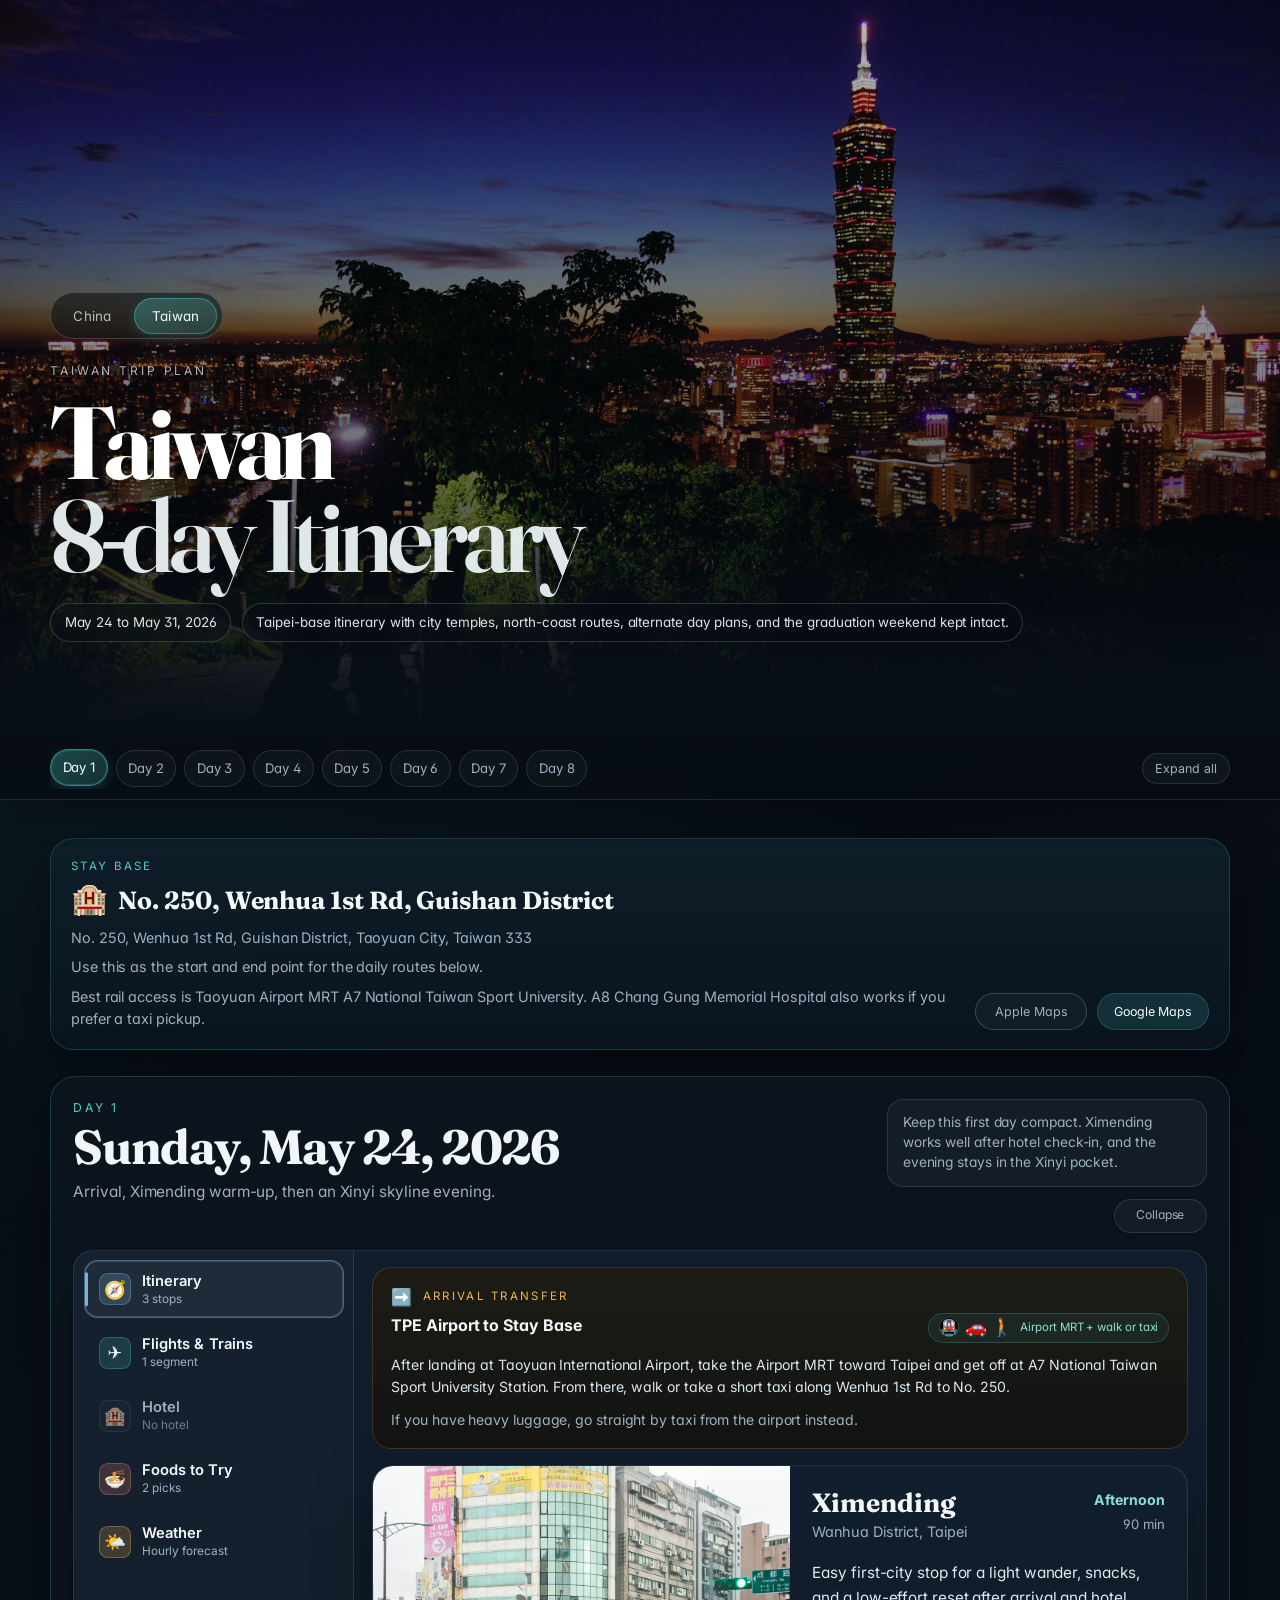
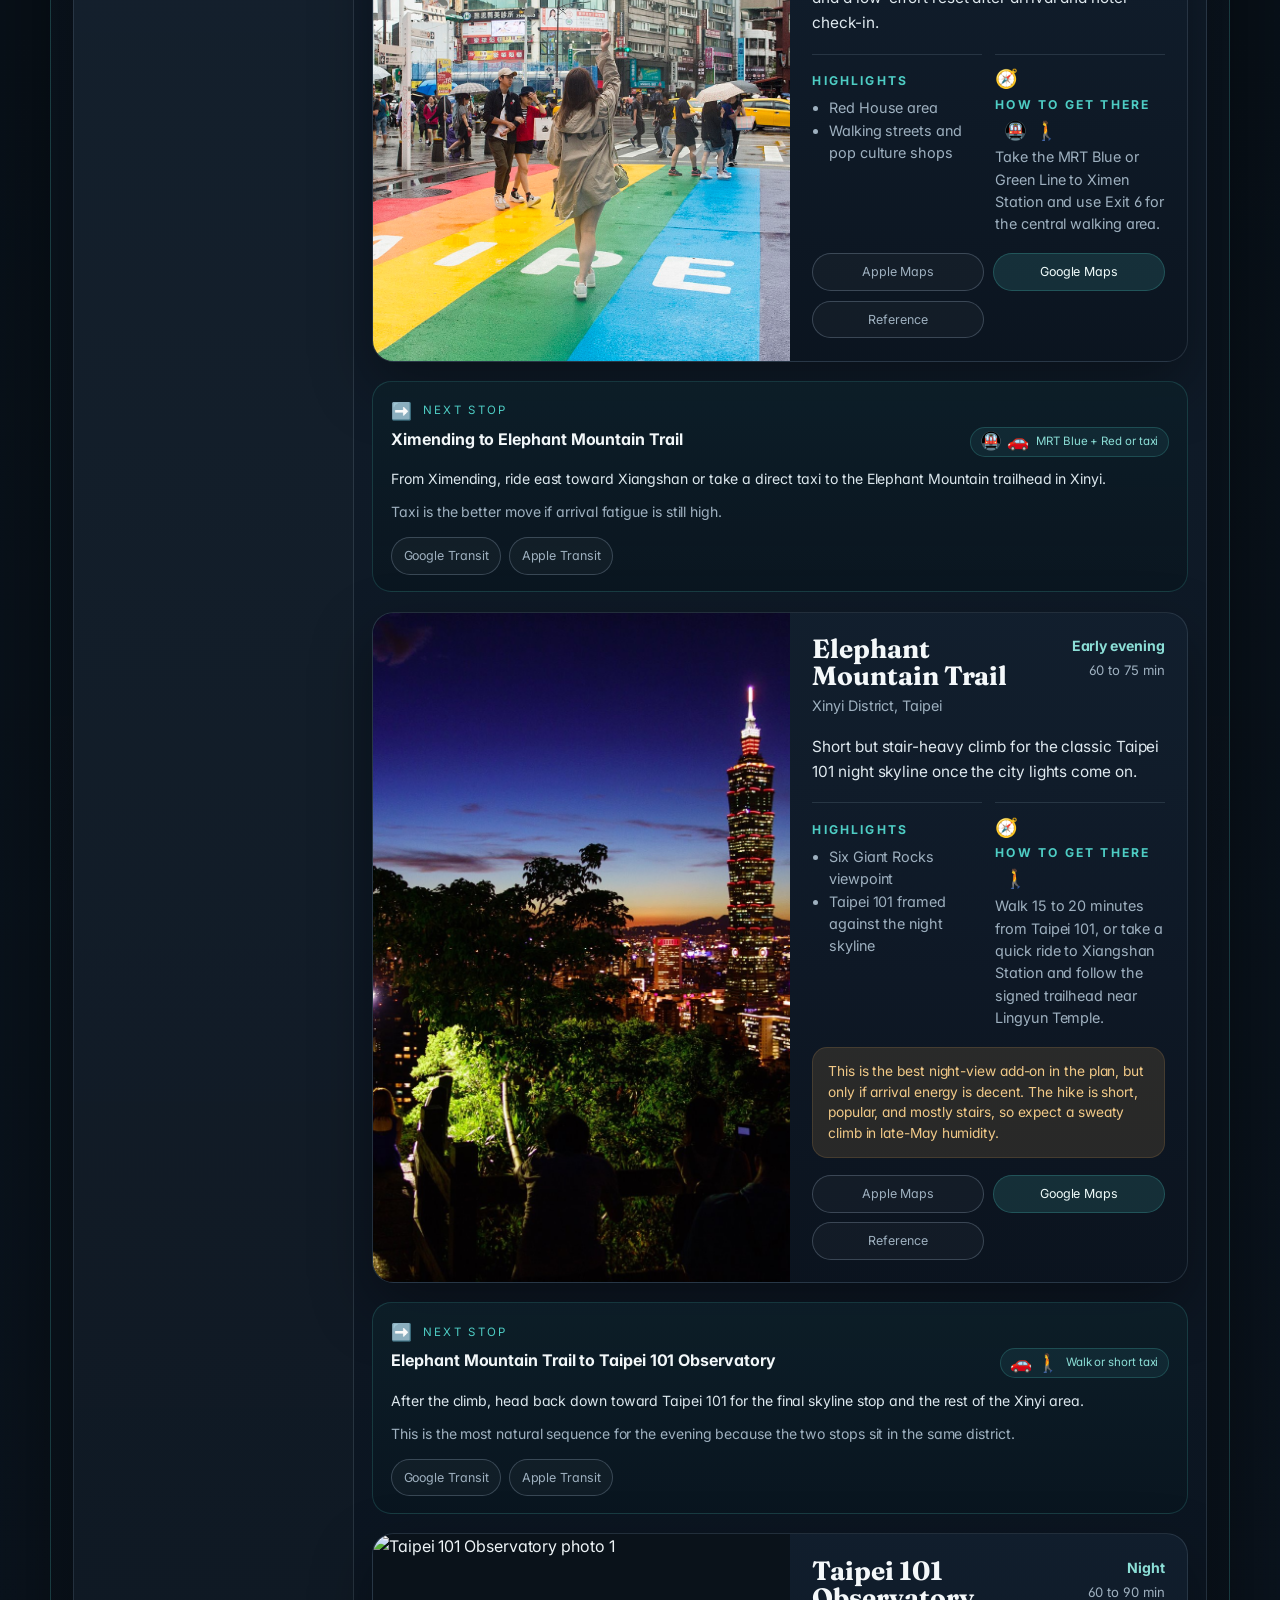
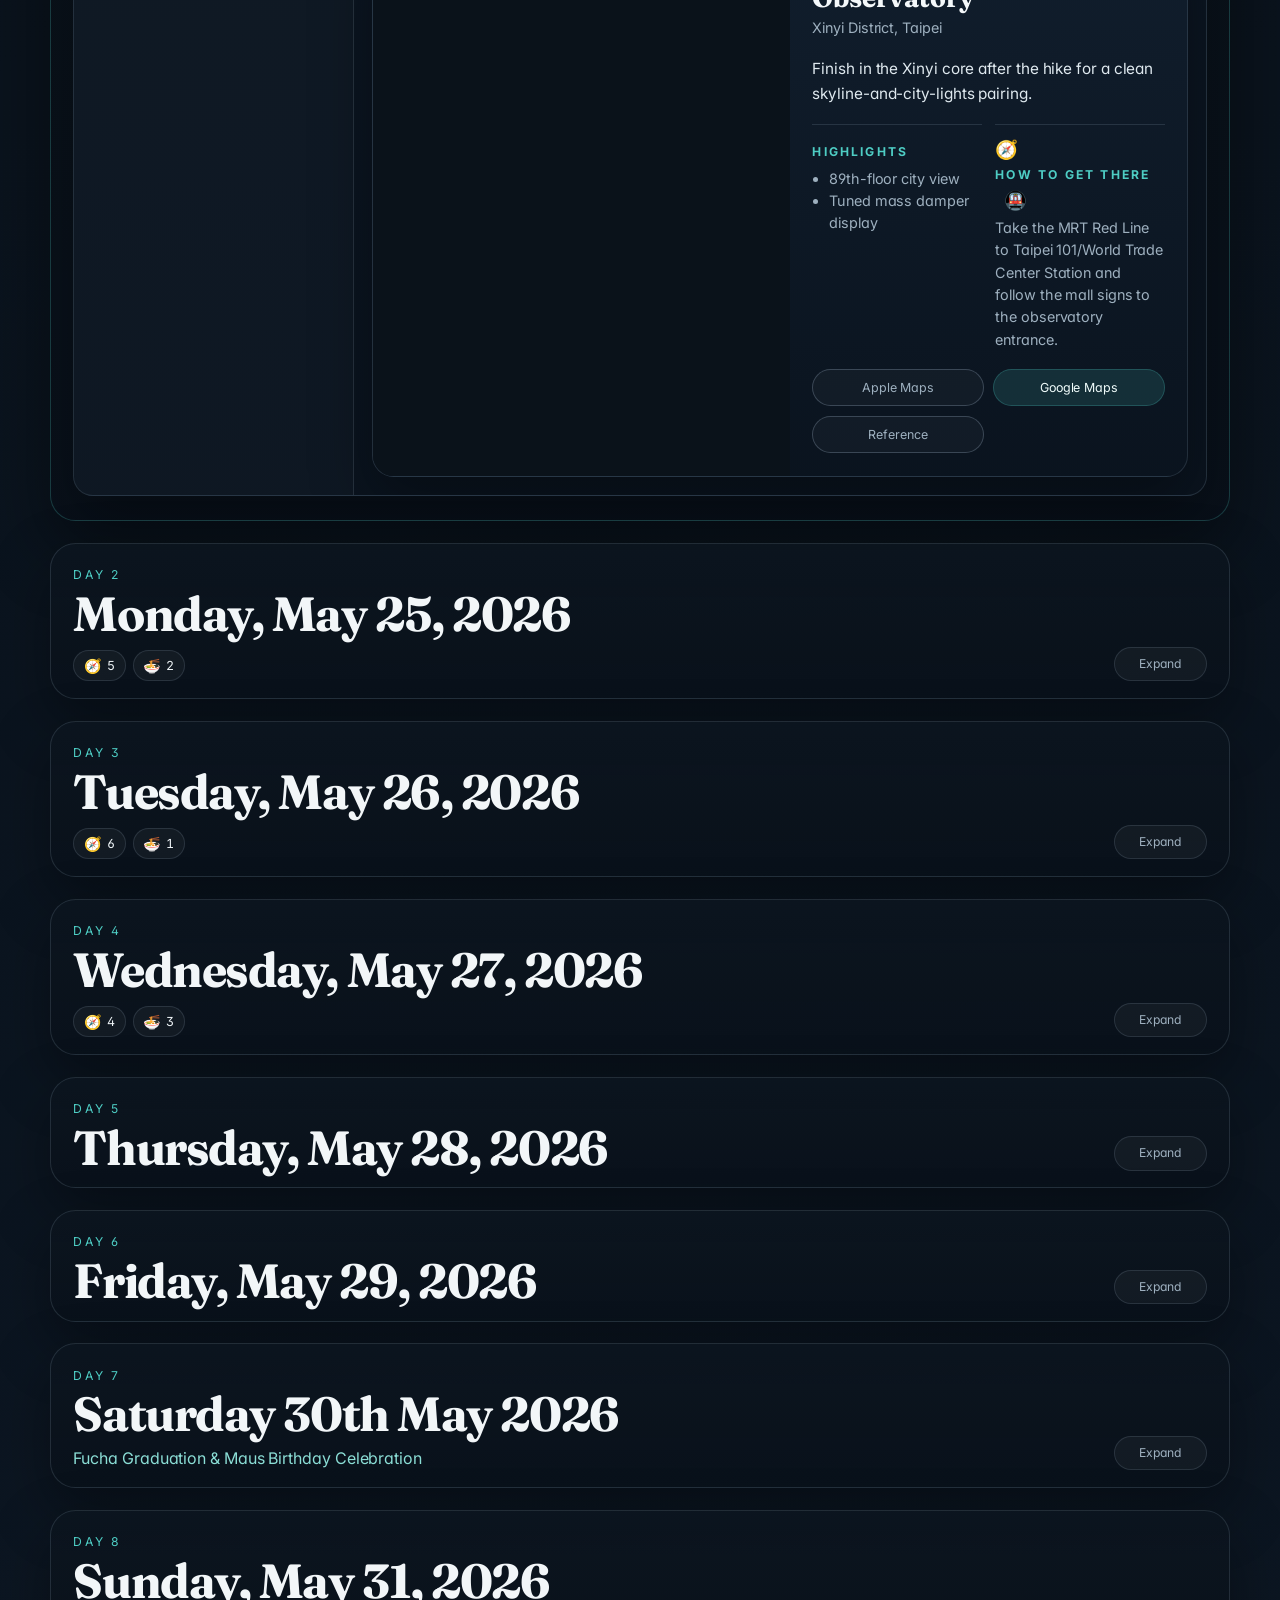
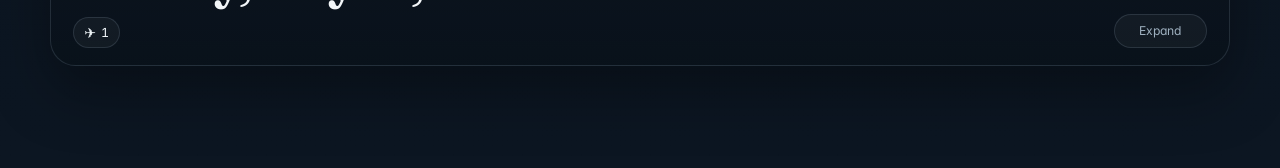
==== commit c0d633af: "Switch to Inter + Fraunces, fix chart text, tidy hotel layout Use Inter for sans and Fraunces for se" ====
--- a/site/index.html
+++ b/site/index.html
@@ -7,6 +7,9 @@
     <meta name="theme-color" content="#081018" />
     <title>Taiwan 8-day Itinerary</title>
     <link rel="icon" type="image/svg+xml" href="./favicon.svg" />
+    <link rel="preconnect" href="https://fonts.googleapis.com" />
+    <link rel="preconnect" href="https://fonts.gstatic.com" crossorigin />
+    <link rel="stylesheet" href="https://fonts.googleapis.com/css2?family=Inter:wght@400;500;600;700&family=Fraunces:opsz,wght@9..144,500;9..144,600&display=swap" />
     <link rel="stylesheet" href="./styles.css" />
   </head>
   <body>
--- a/site/styles.css
+++ b/site/styles.css
@@ -13,8 +13,8 @@
   --warm: #f0b35f;
   --shadow: 0 24px 60px rgba(0, 0, 0, 0.34);
   --max: 1180px;
-  --sans: "Avenir Next", "Segoe UI", "Helvetica Neue", Helvetica, Arial, sans-serif;
-  --serif: "Iowan Old Style", "Palatino Linotype", "Book Antiqua", Palatino, Georgia, serif;
+  --sans: "Inter", -apple-system, BlinkMacSystemFont, "Segoe UI Variable", "Segoe UI", system-ui, "Helvetica Neue", Helvetica, Arial, sans-serif;
+  --serif: "Fraunces", "Iowan Old Style", "Source Serif Pro", "Charter", Georgia, serif;
 }
 
 * {
@@ -110,6 +110,9 @@
     linear-gradient(180deg, #04090f 0%, var(--bg) 32%, var(--bg-2) 100%);
   color: var(--ink);
   font-family: var(--sans);
+  font-feature-settings: "ss01", "cv02", "cv11";
+  letter-spacing: -0.005em;
+  line-height: 1.55;
   -webkit-font-smoothing: antialiased;
   -moz-osx-font-smoothing: grayscale;
   text-rendering: optimizeLegibility;
@@ -474,6 +477,24 @@
 .stays-grid .stay-links {
   align-self: end;
   margin-top: 0.4rem;
+}
+
+.day-tab-panel .stay-card {
+  margin-bottom: 0;
+  grid-template-columns: 1fr;
+  gap: 1.1rem;
+  align-items: stretch;
+}
+
+.day-tab-panel .stay-links {
+  display: flex;
+  flex-wrap: wrap;
+  gap: 0.5rem;
+  margin-top: 0.2rem;
+}
+
+.day-tab-panel .stay-links .links {
+  display: contents;
 }
 
 .stay-phone {
@@ -1490,7 +1511,9 @@
 .weather-chart-svg {
   display: block;
   width: 100%;
-  height: 130px;
+  height: auto;
+  aspect-ratio: 600 / 180;
+  max-height: 220px;
   overflow: visible;
 }
 
@@ -1542,19 +1565,24 @@
   fill: #6ec3e8;
 }
 
+.weather-chart-svg text {
+  font-family: var(--sans);
+  font-feature-settings: "tnum" 1, "lnum" 1;
+  letter-spacing: 0;
+}
+
 .weather-chart-marker-label {
   fill: #f4f8fa;
-  font-size: 9.5px;
+  font-size: 13px;
   font-weight: 600;
-  font-family: var(--sans);
   opacity: 0;
   animation: weather-chart-fade 0.4s ease-out 1.2s forwards;
 }
 
 .weather-chart-tick {
   fill: var(--muted);
-  font-size: 9px;
-  font-family: var(--sans);
+  font-size: 12px;
+  font-weight: 500;
   letter-spacing: 0.04em;
 }
 
